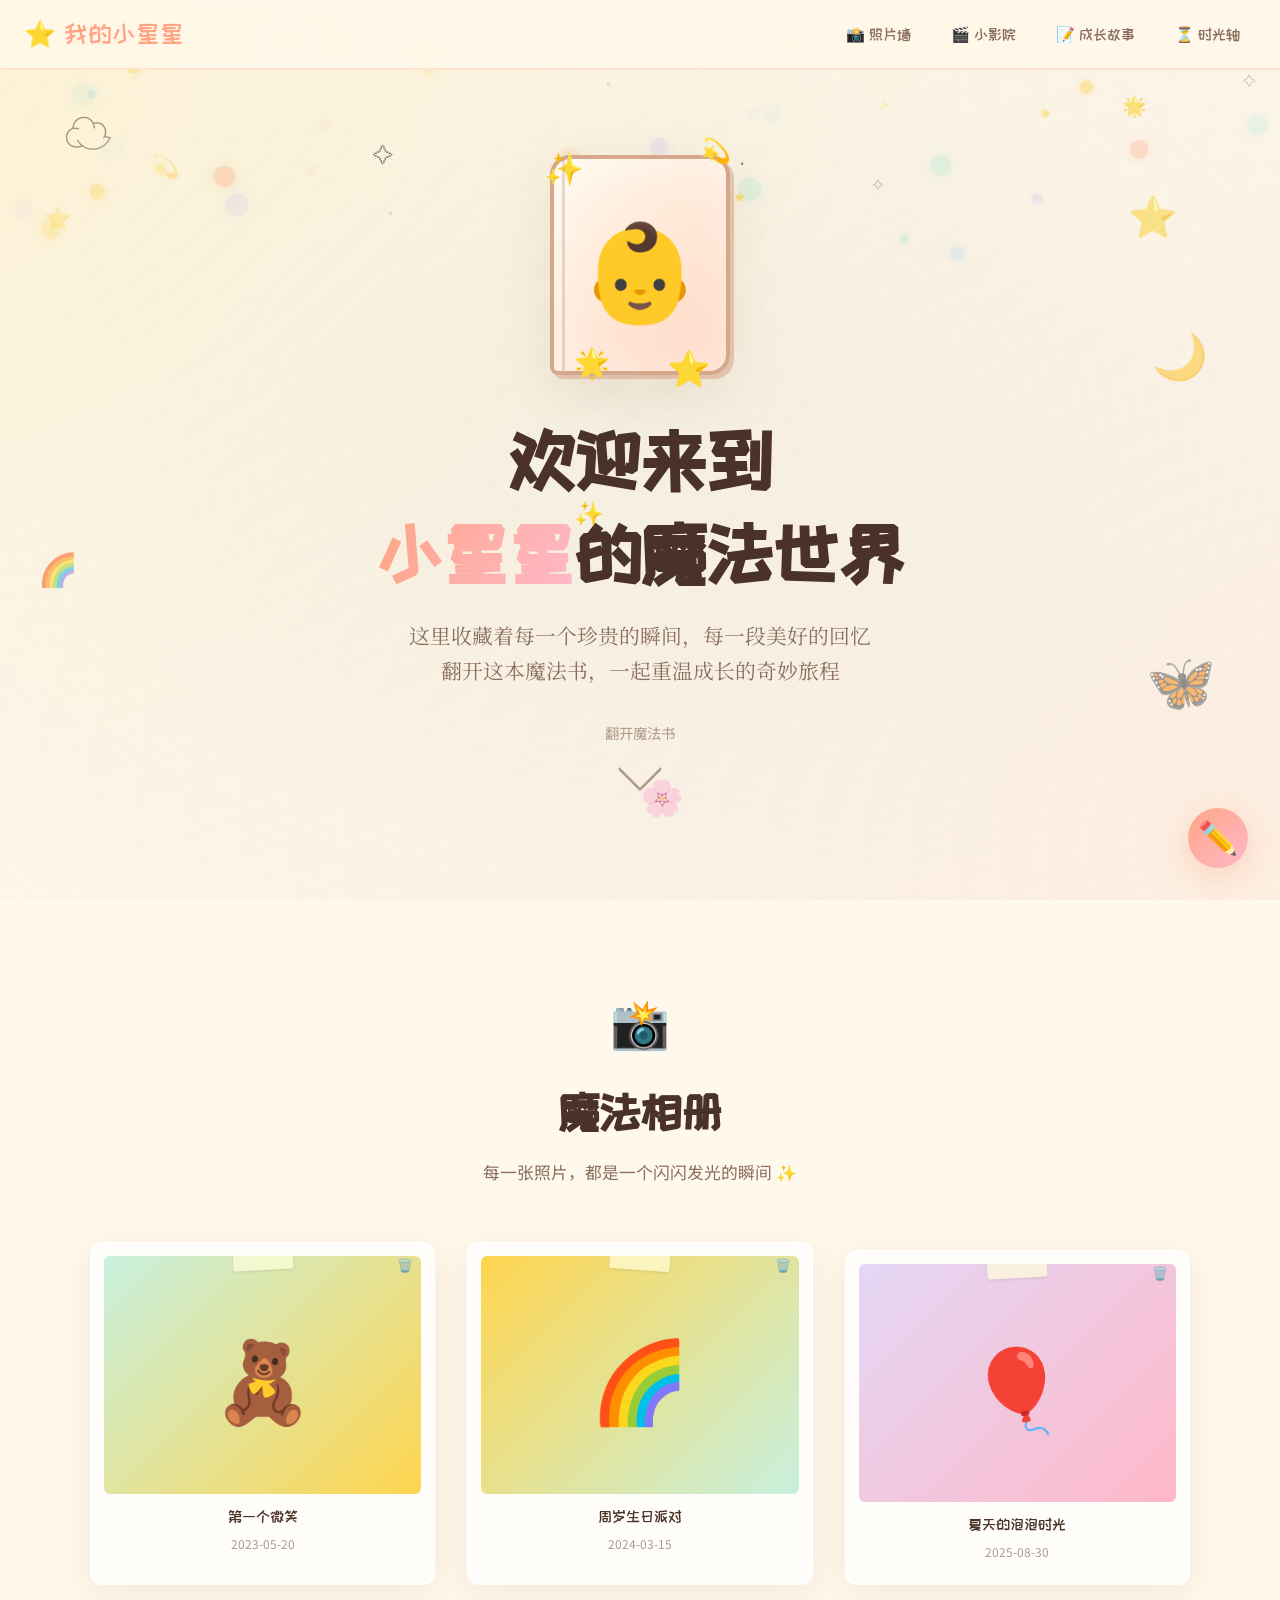
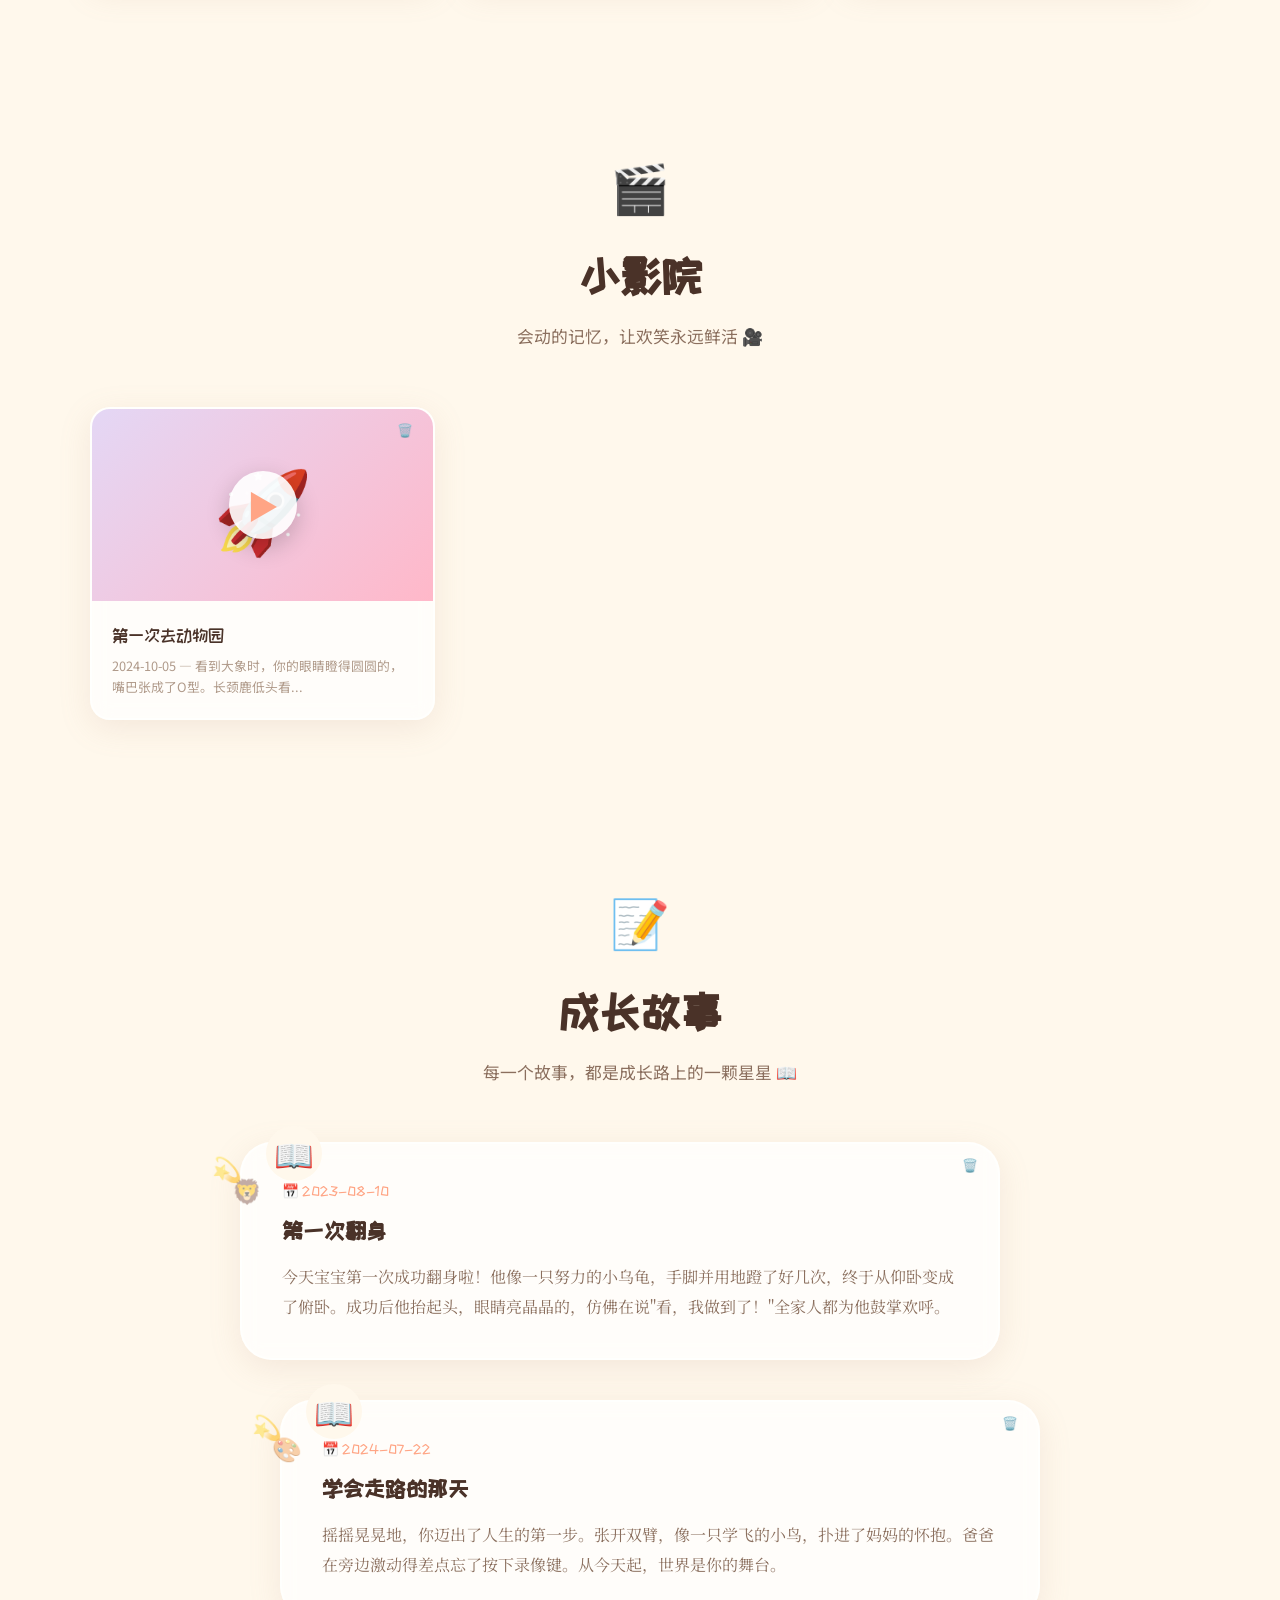
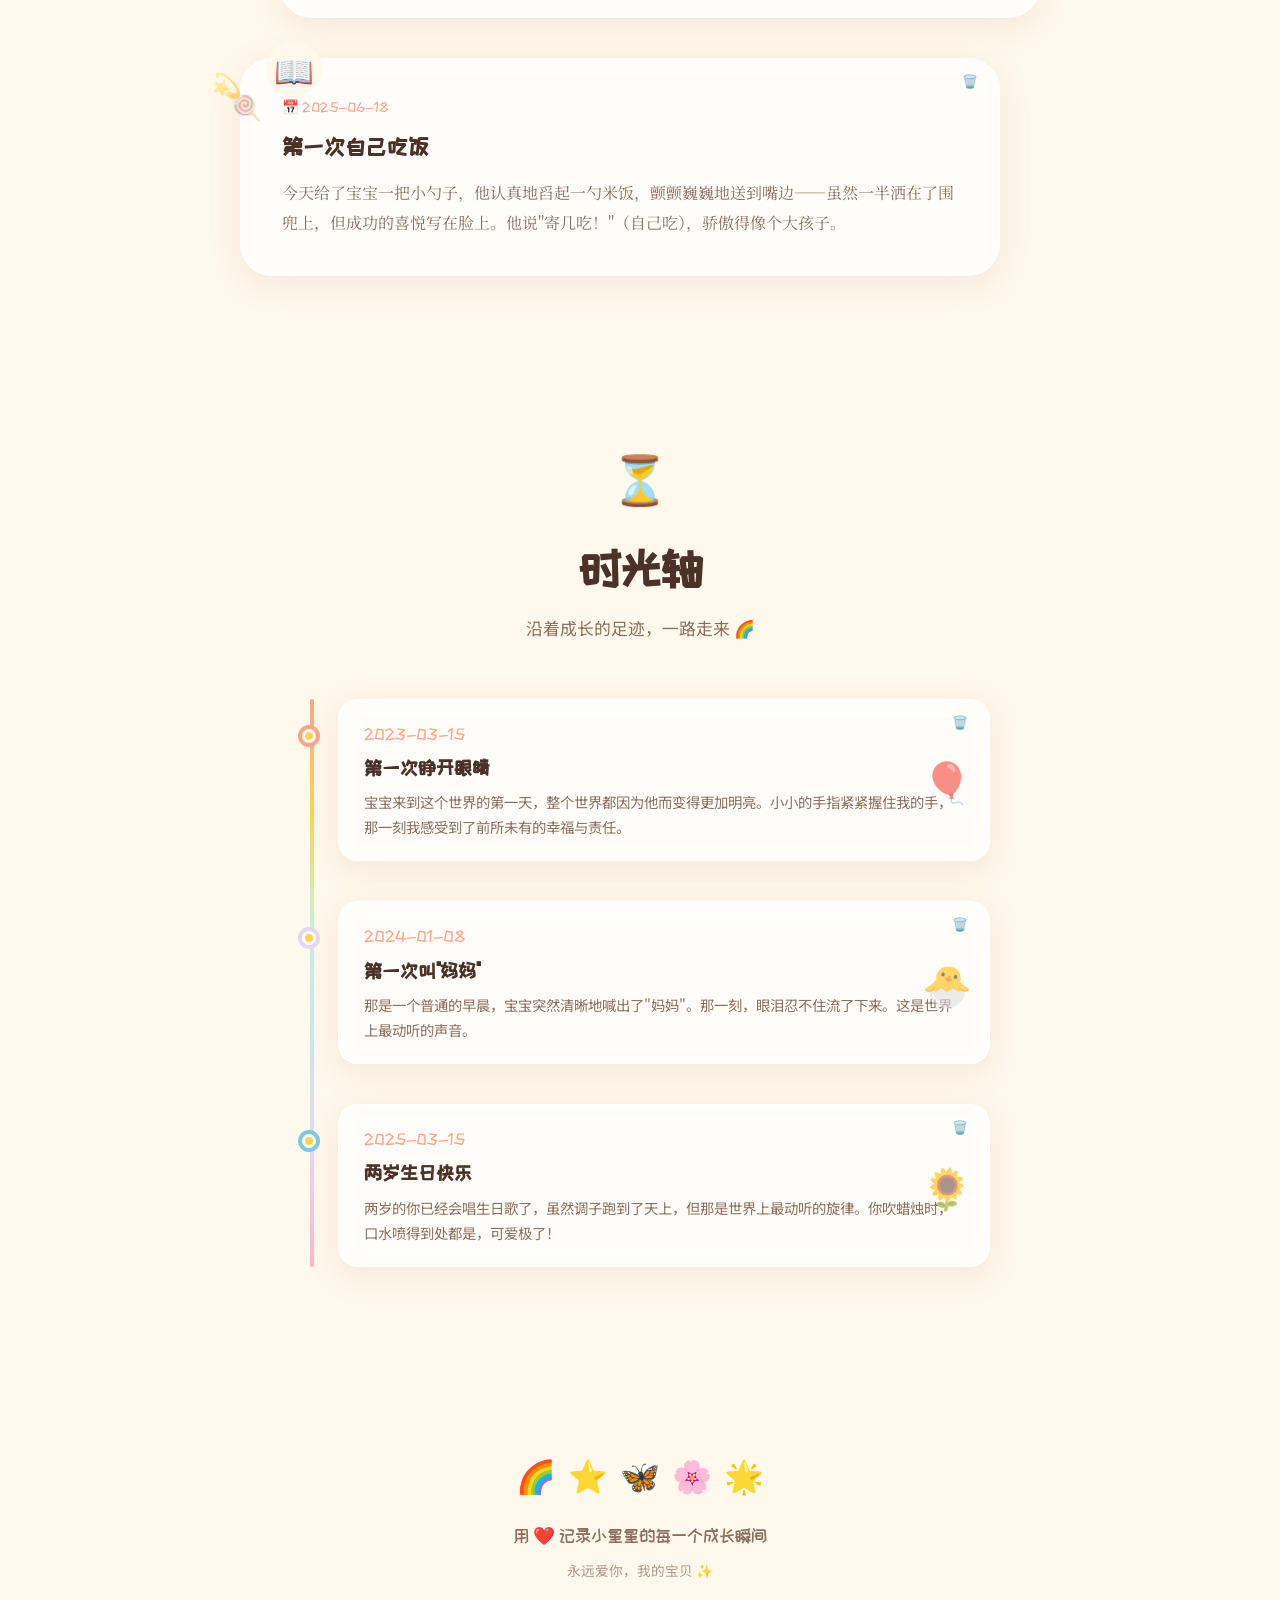
==== my-little-star.html @ d120b5d0 "✨ Add magical child growth website with GitHub Pages support - Beautiful storybook-themed single-pag" ====
<!DOCTYPE html>
<html lang="zh-CN">
<head>
<meta charset="UTF-8">
<meta name="viewport" content="width=device-width, initial-scale=1.0">
<title>🌟 我的小星星 - 成长魔法书</title>
<link href="https://fonts.googleapis.com/css2?family=ZCOOL+KuaiLe&family=Noto+Serif+SC:wght@400;600;700&family=Noto+Sans+SC:wght@300;400;500;700&display=swap" rel="stylesheet">
<style>
/* ============================================
   🌈 CSS VARIABLES — 魔法调色盘
   ============================================ */
:root {
  --cream: #FFF8EC;
  --peach: #FFE8D6;
  --sky: #C9E4F2;
  --cloud: #F0F4F8;
  --lavender: #E4D7F5;
  --mint: #C8F0DE;
  --coral: #FFA585;
  --golden: #FFD54F;
  --rose: #FFB8C9;
  --teal: #7EC8E3;
  --warm-brown: #C49A6C;
  --text: #4A3228;
  --text-light: #8B6F5E;
  --text-lighter: #B09A8A;
  --card-bg: rgba(255,255,255,0.75);
  --card-shadow: 0 8px 32px rgba(180,140,120,0.15);
  --radius-sm: 12px;
  --radius-md: 20px;
  --radius-lg: 32px;
  --radius-xl: 48px;
  --font-display: 'ZCOOL KuaiLe', cursive;
  --font-body: 'Noto Sans SC', sans-serif;
  --font-story: 'Noto Serif SC', serif;
}

/* ============================================
   🌟 RESET & BASE
   ============================================ */
*,*::before,*::after{box-sizing:border-box;margin:0;padding:0}

html {
  scroll-behavior: smooth;
  font-size: 16px;
}

body {
  font-family: var(--font-body);
  color: var(--text);
  background: var(--cream);
  overflow-x: hidden;
  line-height: 1.7;
  cursor: default;
}

/* ============================================
   ✨ MAGICAL CANVAS BACKGROUND
   ============================================ */
#magic-canvas {
  position: fixed;
  top: 0; left: 0;
  width: 100%; height: 100%;
  pointer-events: none;
  z-index: 0;
}

/* ============================================
   🌙 FLOATING DECORATIONS
   ============================================ */
.floating-decor {
  position: fixed;
  pointer-events: none;
  z-index: 0;
  opacity: 0.6;
  animation: floatAround 20s ease-in-out infinite;
}

.floating-decor:nth-child(1) { top: 10%; left: 5%; font-size: 3rem; animation-delay: 0s; animation-duration: 22s; }
.floating-decor:nth-child(2) { top: 20%; right: 8%; font-size: 2.5rem; animation-delay: -5s; animation-duration: 18s; }
.floating-decor:nth-child(3) { top: 60%; left: 3%; font-size: 2rem; animation-delay: -10s; animation-duration: 25s; }
.floating-decor:nth-child(4) { top: 70%; right: 5%; font-size: 3.5rem; animation-delay: -15s; animation-duration: 20s; }
.floating-decor:nth-child(5) { top: 35%; left: 90%; font-size: 2.8rem; animation-delay: -7s; animation-duration: 23s; }
.floating-decor:nth-child(6) { top: 85%; left: 50%; font-size: 2.2rem; animation-delay: -12s; animation-duration: 21s; }

@keyframes floatAround {
  0%, 100% { transform: translate(0, 0) rotate(0deg) scale(1); }
  25% { transform: translate(30px, -40px) rotate(5deg) scale(1.1); }
  50% { transform: translate(-20px, -15px) rotate(-3deg) scale(0.95); }
  75% { transform: translate(-35px, 25px) rotate(4deg) scale(1.05); }
}

/* ============================================
   🧭 NAVIGATION — 魔法导航
   ============================================ */
.magic-nav {
  position: fixed;
  top: 0; left: 0; right: 0;
  z-index: 1000;
  padding: 12px 24px;
  background: rgba(255,248,236,0.85);
  backdrop-filter: blur(20px) saturate(1.5);
  -webkit-backdrop-filter: blur(20px) saturate(1.5);
  border-bottom: 2px solid rgba(255,180,150,0.3);
  transition: all 0.4s ease;
  display: flex;
  align-items: center;
  justify-content: space-between;
}

.magic-nav.scrolled {
  padding: 8px 24px;
  box-shadow: 0 4px 24px rgba(180,140,120,0.12);
  background: rgba(255,248,236,0.92);
}

.nav-brand {
  font-family: var(--font-display);
  font-size: 1.6rem;
  color: var(--coral);
  display: flex;
  align-items: center;
  gap: 8px;
  text-decoration: none;
  transition: transform 0.3s ease;
}
.nav-brand:hover { transform: scale(1.05); }
.nav-brand .star-icon {
  display: inline-block;
  animation: twinkle 1.5s ease-in-out infinite;
}

.nav-links {
  display: flex;
  gap: 8px;
  list-style: none;
  flex-wrap: wrap;
  justify-content: center;
}

.nav-links a {
  font-family: var(--font-display);
  font-size: 0.95rem;
  color: var(--text-light);
  text-decoration: none;
  padding: 8px 16px;
  border-radius: 999px;
  transition: all 0.3s ease;
  position: relative;
  white-space: nowrap;
}
.nav-links a:hover,
.nav-links a.active {
  color: var(--coral);
  background: rgba(255,165,133,0.12);
}
.nav-links a::after {
  content: '';
  position: absolute;
  bottom: 2px; left: 50%;
  transform: translateX(-50%) scaleX(0);
  width: 20px; height: 3px;
  background: var(--golden);
  border-radius: 3px;
  transition: transform 0.3s ease;
}
.nav-links a:hover::after,
.nav-links a.active::after { transform: translateX(-50%) scaleX(1); }

.nav-toggle {
  display: none;
  background: none;
  border: none;
  font-size: 1.8rem;
  cursor: pointer;
  color: var(--coral);
  padding: 4px 8px;
}

@keyframes twinkle {
  0%, 100% { transform: scale(1); opacity: 1; }
  50% { transform: scale(1.3); opacity: 0.6; }
}

/* ============================================
   📖 HERO — 魔法书封面
   ============================================ */
.hero {
  min-height: 100vh;
  display: flex;
  flex-direction: column;
  align-items: center;
  justify-content: center;
  text-align: center;
  position: relative;
  z-index: 1;
  padding: 120px 24px 80px;
  overflow: hidden;
}

.hero::before {
  content: '';
  position: absolute;
  top: -50%; left: -50%;
  width: 200%; height: 200%;
  background:
    radial-gradient(ellipse at 20% 30%, rgba(255,213,79,0.15) 0%, transparent 50%),
    radial-gradient(ellipse at 80% 70%, rgba(255,165,133,0.12) 0%, transparent 50%),
    radial-gradient(ellipse at 50% 50%, rgba(201,228,242,0.2) 0%, transparent 60%);
  z-index: -1;
  animation: bgShift 15s ease-in-out infinite;
}

@keyframes bgShift {
  0%, 100% { transform: translate(0, 0); }
  33% { transform: translate(1%, -1%); }
  66% { transform: translate(-1%, 1%); }
}

.hero-book {
  position: relative;
  margin-bottom: 40px;
}

.hero-book-frame {
  width: 180px;
  height: 220px;
  background: linear-gradient(135deg, #FFF8EC 0%, #FFE8D6 50%, #FFD4C0 100%);
  border-radius: var(--radius-md) var(--radius-md) var(--radius-md) 8px;
  box-shadow:
    0 20px 60px rgba(180,140,120,0.2),
    4px 4px 0 #E8C8B0,
    inset 0 0 60px rgba(255,255,255,0.5);
  display: flex;
  align-items: center;
  justify-content: center;
  font-size: 6rem;
  position: relative;
  animation: bookFloat 4s ease-in-out infinite;
  border: 4px solid #D4A88C;
}

.hero-book-frame::after {
  content: '';
  position: absolute;
  left: 8px; top: 0; bottom: 0;
  width: 3px;
  background: rgba(180,140,120,0.3);
  border-radius: 3px;
}

@keyframes bookFloat {
  0%, 100% { transform: translateY(0) rotate(-1deg); }
  50% { transform: translateY(-15px) rotate(1deg); }
}

.hero-stars {
  position: absolute;
  width: 100%; height: 100%;
  top: 0; left: 0;
  pointer-events: none;
}

.hero-star {
  position: absolute;
  animation: heroStarFloat 3s ease-in-out infinite;
}
.hero-star:nth-child(1) { top: -20px; left: -10px; font-size: 2rem; animation-delay: 0s; }
.hero-star:nth-child(2) { top: -30px; right: -5px; font-size: 1.5rem; animation-delay: 0.5s; }
.hero-star:nth-child(3) { bottom: -15px; left: 20px; font-size: 1.8rem; animation-delay: 1s; }
.hero-star:nth-child(4) { bottom: -25px; right: 15px; font-size: 2.2rem; animation-delay: 1.5s; }

@keyframes heroStarFloat {
  0%, 100% { transform: translateY(0) scale(1); opacity: 0.7; }
  50% { transform: translateY(-12px) scale(1.2); opacity: 1; }
}

.hero-title {
  font-family: var(--font-display);
  font-size: clamp(2.5rem, 6vw, 4.5rem);
  color: var(--text);
  line-height: 1.3;
  margin-bottom: 16px;
  position: relative;
}

.hero-title .highlight {
  background: linear-gradient(120deg, var(--coral), var(--rose));
  -webkit-background-clip: text;
  -webkit-text-fill-color: transparent;
  background-clip: text;
  position: relative;
}

.hero-title .highlight::after {
  content: '✨';
  position: absolute;
  top: -20px; right: -30px;
  font-size: 1.5rem;
  -webkit-text-fill-color: initial;
  animation: twinkle 1.5s ease-in-out infinite;
}

.hero-subtitle {
  font-family: var(--font-story);
  font-size: clamp(1rem, 2.5vw, 1.3rem);
  color: var(--text-light);
  margin-bottom: 32px;
  max-width: 500px;
}

.hero-scroll {
  display: flex;
  flex-direction: column;
  align-items: center;
  gap: 8px;
  color: var(--text-lighter);
  font-size: 0.9rem;
  animation: bounceDown 2s ease-in-out infinite;
  cursor: pointer;
}

.hero-scroll-arrow {
  width: 32px; height: 32px;
  border-right: 3px solid var(--text-lighter);
  border-bottom: 3px solid var(--text-lighter);
  transform: rotate(45deg);
  border-radius: 3px;
}

@keyframes bounceDown {
  0%, 100% { transform: translateY(0); }
  50% { transform: translateY(12px); }
}

/* ============================================
   📸 PHOTO GALLERY — 魔法相册
   ============================================ */
.section {
  position: relative;
  z-index: 1;
  padding: 80px 24px;
}

.section-header {
  text-align: center;
  margin-bottom: 56px;
}

.section-icon {
  font-size: 3rem;
  margin-bottom: 12px;
  display: block;
  animation: floatEmoji 3s ease-in-out infinite;
}

@keyframes floatEmoji {
  0%, 100% { transform: translateY(0); }
  50% { transform: translateY(-8px); }
}

.section-title {
  font-family: var(--font-display);
  font-size: clamp(2rem, 4vw, 2.8rem);
  color: var(--text);
  margin-bottom: 8px;
}

.section-desc {
  color: var(--text-light);
  font-size: 1.05rem;
}

/* Photo Wall */
.photo-wall {
  display: grid;
  grid-template-columns: repeat(auto-fill, minmax(260px, 1fr));
  gap: 32px;
  max-width: 1100px;
  margin: 0 auto;
}

.photo-card {
  background: var(--card-bg);
  border-radius: var(--radius-sm);
  padding: 12px 12px 20px;
  box-shadow: var(--card-shadow);
  backdrop-filter: blur(10px);
  -webkit-backdrop-filter: blur(10px);
  transform: rotate(var(--rot, 0deg));
  transition: all 0.4s cubic-bezier(0.175, 0.885, 0.32, 1.275);
  cursor: pointer;
  border: 2px solid rgba(255,255,255,0.6);
  position: relative;
}

.photo-card:nth-child(odd) { --rot: -2deg; }
.photo-card:nth-child(even) { --rot: 2.5deg; }
.photo-card:nth-child(3n) { --rot: -1.5deg; margin-top: 8px; }

.photo-card:hover {
  transform: rotate(0deg) scale(1.04) translateY(-8px);
  box-shadow: 0 20px 48px rgba(180,140,120,0.25);
  z-index: 10;
}

.photo-card-img {
  width: 100%;
  aspect-ratio: 4/3;
  object-fit: cover;
  border-radius: 6px;
  background: linear-gradient(135deg, var(--peach), var(--sky), var(--lavender));
  display: flex;
  align-items: center;
  justify-content: center;
  font-size: 4rem;
  position: relative;
  overflow: hidden;
}

.photo-card-img img {
  width: 100%; height: 100%;
  object-fit: cover;
}

.photo-card-tape {
  position: absolute;
  top: -10px;
  left: 50%;
  transform: translateX(-50%) rotate(var(--tape-rot, -3deg));
  width: 60px; height: 24px;
  background: rgba(255,255,220,0.7);
  border-radius: 2px;
  box-shadow: 0 1px 3px rgba(0,0,0,0.1);
  z-index: 2;
}
.photo-card:nth-child(even) .photo-card-tape { --tape-rot: 4deg; }

.photo-card-caption {
  margin-top: 10px;
  font-family: var(--font-display);
  font-size: 0.95rem;
  color: var(--text);
  text-align: center;
}

.photo-card-date {
  font-size: 0.75rem;
  color: var(--text-lighter);
  text-align: center;
  margin-top: 4px;
}

/* ============================================
   🎬 VIDEO COLLECTION — 魔法影院
   ============================================ */
.video-grid {
  display: grid;
  grid-template-columns: repeat(auto-fill, minmax(320px, 1fr));
  gap: 32px;
  max-width: 1100px;
  margin: 0 auto;
}

.video-card {
  background: var(--card-bg);
  border-radius: var(--radius-md);
  overflow: hidden;
  box-shadow: var(--card-shadow);
  backdrop-filter: blur(10px);
  -webkit-backdrop-filter: blur(10px);
  border: 2px solid rgba(255,255,255,0.6);
  transition: all 0.4s cubic-bezier(0.175, 0.885, 0.32, 1.275);
  position: relative;
}

.video-card:hover {
  transform: translateY(-10px);
  box-shadow: 0 24px 56px rgba(180,140,120,0.25);
}

.video-thumb {
  width: 100%;
  aspect-ratio: 16/9;
  background: linear-gradient(135deg, #2a2a3a, #1a1a2e);
  display: flex;
  align-items: center;
  justify-content: center;
  position: relative;
  overflow: hidden;
  cursor: pointer;
}

.video-thumb video {
  width: 100%; height: 100%;
  object-fit: cover;
}

.video-play-btn {
  width: 68px; height: 68px;
  background: rgba(255,255,255,0.9);
  border-radius: 50%;
  display: flex;
  align-items: center;
  justify-content: center;
  font-size: 2rem;
  color: var(--coral);
  transition: all 0.3s ease;
  position: absolute;
  z-index: 2;
  box-shadow: 0 8px 24px rgba(0,0,0,0.2);
}

.video-card:hover .video-play-btn {
  transform: scale(1.15);
  background: var(--coral);
  color: white;
}

.video-info {
  padding: 20px;
}

.video-title {
  font-family: var(--font-display);
  font-size: 1.1rem;
  color: var(--text);
  margin-bottom: 4px;
}

.video-date {
  font-size: 0.8rem;
  color: var(--text-lighter);
}

.video-sparkle {
  position: absolute;
  pointer-events: none;
  animation: sparklePoof 0.8s ease-out forwards;
}

@keyframes sparklePoof {
  0% { transform: translate(0,0) scale(1); opacity: 1; }
  100% { transform: translate(var(--sx), var(--sy)) scale(0); opacity: 0; }
}

/* ============================================
   📝 STORIES — 成长故事
   ============================================ */
.stories-container {
  max-width: 800px;
  margin: 0 auto;
  display: flex;
  flex-direction: column;
  gap: 40px;
}

.story-card {
  background: var(--card-bg);
  border-radius: var(--radius-lg);
  padding: 36px 40px;
  box-shadow: var(--card-shadow);
  backdrop-filter: blur(10px);
  -webkit-backdrop-filter: blur(10px);
  border: 2px solid rgba(255,255,255,0.6);
  position: relative;
  transition: all 0.4s ease;
}

.story-card:hover {
  transform: translateX(6px);
  box-shadow: 0 16px 48px rgba(180,140,120,0.2);
}

.story-card::before {
  content: '📖';
  position: absolute;
  top: -18px; left: 24px;
  font-size: 2rem;
  background: var(--cream);
  padding: 0 8px;
  border-radius: 50%;
}

.story-card:nth-child(even) {
  margin-left: 40px;
}
.story-card:nth-child(odd) {
  margin-right: 40px;
}

.story-date {
  font-family: var(--font-display);
  font-size: 0.85rem;
  color: var(--coral);
  margin-bottom: 8px;
  display: flex;
  align-items: center;
  gap: 6px;
}

.story-title {
  font-family: var(--font-display);
  font-size: 1.4rem;
  color: var(--text);
  margin-bottom: 12px;
}

.story-body {
  font-family: var(--font-story);
  font-size: 1rem;
  color: var(--text-light);
  line-height: 1.9;
}

.story-decorations {
  position: absolute;
  pointer-events: none;
}

.story-deco {
  position: absolute;
  font-size: 1.5rem;
  opacity: 0.5;
}

.story-deco:nth-child(1) { top: -10px; right: 20px; animation: floatEmoji 4s ease-in-out infinite; }
.story-deco:nth-child(2) { bottom: -8px; right: 40px; animation: floatEmoji 3.5s ease-in-out 1s infinite; }

/* ============================================
   ⏳ TIMELINE — 时光轴
   ============================================ */
.timeline {
  max-width: 700px;
  margin: 0 auto;
  position: relative;
  padding-left: 48px;
}

.timeline::before {
  content: '';
  position: absolute;
  left: 20px; top: 0; bottom: 0;
  width: 4px;
  background: linear-gradient(to bottom,
    var(--coral), var(--golden), var(--mint), var(--sky), var(--lavender), var(--rose));
  border-radius: 4px;
}

.timeline-item {
  position: relative;
  margin-bottom: 40px;
  padding: 20px 24px;
  background: var(--card-bg);
  border-radius: var(--radius-md);
  box-shadow: var(--card-shadow);
  backdrop-filter: blur(10px);
  -webkit-backdrop-filter: blur(10px);
  border: 2px solid rgba(255,255,255,0.6);
  transition: all 0.4s ease;
}

.timeline-item:hover {
  transform: translateX(8px);
  box-shadow: 0 16px 40px rgba(180,140,120,0.2);
}

.timeline-item::before {
  content: '';
  position: absolute;
  left: -38px; top: 28px;
  width: 14px; height: 14px;
  background: var(--golden);
  border-radius: 50%;
  border: 3px solid white;
  box-shadow: 0 0 0 4px var(--coral);
}

.timeline-item:nth-child(3n)::before { box-shadow: 0 0 0 4px var(--teal); }
.timeline-item:nth-child(3n+2)::before { box-shadow: 0 0 0 4px var(--lavender); }

.timeline-date {
  font-family: var(--font-display);
  font-size: 1rem;
  color: var(--coral);
  margin-bottom: 4px;
}

.timeline-title {
  font-family: var(--font-display);
  font-size: 1.2rem;
  color: var(--text);
  margin-bottom: 6px;
}

.timeline-desc {
  font-size: 0.9rem;
  color: var(--text-light);
}

.timeline-emoji {
  position: absolute;
  right: 16px; top: 50%;
  transform: translateY(-50%);
  font-size: 2.5rem;
  opacity: 0.6;
  pointer-events: none;
}

/* ============================================
   ➕ ADD MEMORY BUTTON — 魔法按钮
   ============================================ */
.add-memory-btn {
  position: fixed;
  bottom: 32px; right: 32px;
  width: 60px; height: 60px;
  background: linear-gradient(135deg, var(--coral), var(--rose));
  color: white;
  border: none;
  border-radius: 50%;
  font-size: 2rem;
  cursor: pointer;
  z-index: 999;
  box-shadow: 0 8px 32px rgba(255,165,133,0.4);
  transition: all 0.3s cubic-bezier(0.175, 0.885, 0.32, 1.275);
  display: flex;
  align-items: center;
  justify-content: center;
}

.add-memory-btn:hover {
  transform: scale(1.12) rotate(90deg);
  box-shadow: 0 12px 40px rgba(255,165,133,0.55);
}

/* ============================================
   📋 MODAL — 添加记忆弹窗
   ============================================ */
.modal-overlay {
  position: fixed;
  top: 0; left: 0; right: 0; bottom: 0;
  background: rgba(0,0,0,0.4);
  backdrop-filter: blur(8px);
  -webkit-backdrop-filter: blur(8px);
  z-index: 2000;
  display: flex;
  align-items: center;
  justify-content: center;
  padding: 24px;
  opacity: 0;
  pointer-events: none;
  transition: opacity 0.3s ease;
}

.modal-overlay.active {
  opacity: 1;
  pointer-events: all;
}

.modal {
  background: var(--cream);
  border-radius: var(--radius-lg);
  padding: 40px 36px;
  max-width: 500px;
  width: 100%;
  max-height: 85vh;
  overflow-y: auto;
  box-shadow: 0 32px 80px rgba(0,0,0,0.2);
  position: relative;
  border: 3px solid rgba(255,180,150,0.4);
  transform: translateY(20px);
  transition: transform 0.4s cubic-bezier(0.175, 0.885, 0.32, 1.275);
}

.modal-overlay.active .modal {
  transform: translateY(0);
}

.modal-close {
  position: absolute;
  top: 16px; right: 16px;
  width: 40px; height: 40px;
  border-radius: 50%;
  border: none;
  background: rgba(0,0,0,0.06);
  font-size: 1.4rem;
  cursor: pointer;
  transition: all 0.3s ease;
  display: flex;
  align-items: center;
  justify-content: center;
}
.modal-close:hover {
  background: rgba(0,0,0,0.12);
  transform: rotate(90deg);
}

.modal-title {
  font-family: var(--font-display);
  font-size: 1.6rem;
  color: var(--text);
  margin-bottom: 24px;
  text-align: center;
}

.form-group {
  margin-bottom: 20px;
}

.form-label {
  display: block;
  font-family: var(--font-display);
  font-size: 0.95rem;
  color: var(--text);
  margin-bottom: 8px;
}

.form-input,
.form-textarea,
.form-select {
  width: 100%;
  padding: 12px 16px;
  border: 2px solid rgba(180,140,120,0.2);
  border-radius: var(--radius-sm);
  font-family: var(--font-body);
  font-size: 0.95rem;
  color: var(--text);
  background: rgba(255,255,255,0.7);
  transition: all 0.3s ease;
  resize: vertical;
}

.form-input:focus,
.form-textarea:focus,
.form-select:focus {
  outline: none;
  border-color: var(--coral);
  box-shadow: 0 0 0 4px rgba(255,165,133,0.12);
}

.form-textarea {
  min-height: 100px;
}

.form-file {
  display: block;
  width: 100%;
  padding: 32px 16px;
  border: 3px dashed rgba(180,140,120,0.25);
  border-radius: var(--radius-md);
  text-align: center;
  cursor: pointer;
  transition: all 0.3s ease;
  color: var(--text-lighter);
  font-size: 0.9rem;
}

.form-file:hover {
  border-color: var(--coral);
  background: rgba(255,165,133,0.05);
}

.form-file input[type="file"] {
  display: none;
}

.form-file-preview {
  margin-top: 12px;
  display: flex;
  flex-wrap: wrap;
  gap: 8px;
}

.form-file-preview img,
.form-file-preview video {
  width: 80px; height: 60px;
  object-fit: cover;
  border-radius: 6px;
  border: 2px solid rgba(255,255,255,0.6);
}

.btn {
  display: inline-flex;
  align-items: center;
  gap: 8px;
  padding: 12px 28px;
  border: none;
  border-radius: 999px;
  font-family: var(--font-display);
  font-size: 1rem;
  cursor: pointer;
  transition: all 0.3s cubic-bezier(0.175, 0.885, 0.32, 1.275);
}

.btn-primary {
  background: linear-gradient(135deg, var(--coral), var(--rose));
  color: white;
  box-shadow: 0 4px 20px rgba(255,165,133,0.35);
  width: 100%;
  justify-content: center;
}

.btn-primary:hover {
  transform: translateY(-2px);
  box-shadow: 0 8px 28px rgba(255,165,133,0.5);
}

.btn-danger {
  background: transparent;
  color: #e88;
  padding: 6px 12px;
  font-size: 0.8rem;
  position: absolute;
  top: 8px; right: 8px;
  z-index: 5;
  border-radius: 999px;
}

.btn-danger:hover {
  background: rgba(255,100,100,0.1);
}

/* ============================================
   🌈 LIGHTBOX
   ============================================ */
.lightbox {
  position: fixed;
  top: 0; left: 0; right: 0; bottom: 0;
  background: rgba(0,0,0,0.85);
  z-index: 3000;
  display: flex;
  align-items: center;
  justify-content: center;
  opacity: 0;
  pointer-events: none;
  transition: opacity 0.3s ease;
  cursor: pointer;
}

.lightbox.active {
  opacity: 1;
  pointer-events: all;
}

.lightbox-content {
  max-width: 90vw;
  max-height: 85vh;
  object-fit: contain;
  border-radius: var(--radius-md);
  box-shadow: 0 32px 80px rgba(0,0,0,0.4);
  transform: scale(0.9);
  transition: transform 0.4s cubic-bezier(0.175, 0.885, 0.32, 1.275);
}

.lightbox.active .lightbox-content {
  transform: scale(1);
}

.lightbox-close {
  position: absolute;
  top: 24px; right: 24px;
  width: 48px; height: 48px;
  border-radius: 50%;
  border: 2px solid rgba(255,255,255,0.3);
  background: rgba(0,0,0,0.4);
  color: white;
  font-size: 1.5rem;
  cursor: pointer;
  display: flex;
  align-items: center;
  justify-content: center;
  transition: all 0.3s ease;
}

.lightbox-close:hover {
  background: rgba(255,255,255,0.2);
  transform: rotate(90deg);
}

/* ============================================
   🎪 FOOTER
   ============================================ */
.footer {
  text-align: center;
  padding: 60px 24px 80px;
  position: relative;
  z-index: 1;
}

.footer-clouds {
  display: flex;
  justify-content: center;
  gap: 12px;
  margin-bottom: 20px;
  font-size: 2rem;
  animation: floatEmoji 4s ease-in-out infinite;
}

.footer-text {
  font-family: var(--font-display);
  font-size: 1.1rem;
  color: var(--text-light);
  margin-bottom: 8px;
}

.footer-sub {
  font-size: 0.85rem;
  color: var(--text-lighter);
}

/* ============================================
   📱 RESPONSIVE
   ============================================ */
@media (max-width: 768px) {
  .nav-links {
    position: fixed;
    top: 0; right: -100%;
    width: 260px; height: 100vh;
    flex-direction: column;
    background: rgba(255,248,236,0.97);
    backdrop-filter: blur(20px);
    -webkit-backdrop-filter: blur(20px);
    padding: 80px 24px 24px;
    gap: 4px;
    transition: right 0.4s ease;
    box-shadow: -4px 0 24px rgba(0,0,0,0.1);
  }

  .nav-links.active {
    right: 0;
  }

  .nav-links a {
    font-size: 1.1rem;
    padding: 12px 16px;
    display: block;
  }

  .nav-toggle {
    display: block;
    z-index: 1001;
  }

  .photo-wall {
    grid-template-columns: repeat(auto-fill, minmax(200px, 1fr));
    gap: 20px;
  }

  .video-grid {
    grid-template-columns: 1fr;
  }

  .story-card:nth-child(even),
  .story-card:nth-child(odd) {
    margin-left: 0;
    margin-right: 0;
  }

  .timeline {
    padding-left: 36px;
  }

  .modal {
    padding: 28px 20px;
  }

  .add-memory-btn {
    bottom: 20px; right: 20px;
    width: 52px; height: 52px;
  }
}

@media (max-width: 480px) {
  .hero-title {
    font-size: 2rem;
  }

  .photo-wall {
    grid-template-columns: 1fr;
  }

  .section {
    padding: 56px 16px;
  }
}

/* ============================================
   🎨 SCROLL REVEAL ANIMATION
   ============================================ */
.reveal {
  opacity: 0;
  transform: translateY(30px);
  transition: opacity 0.8s ease, transform 0.8s ease;
}

.reveal.visible {
  opacity: 1;
  transform: translateY(0);
}

.reveal-delay-1 { transition-delay: 0.1s; }
.reveal-delay-2 { transition-delay: 0.2s; }
.reveal-delay-3 { transition-delay: 0.3s; }
.reveal-delay-4 { transition-delay: 0.4s; }

/* ============================================
   ❄️ SNOWFLAKE / PARTICLE
   ============================================ */
.particle {
  position: fixed;
  pointer-events: none;
  z-index: 0;
  animation: particleFall linear forwards;
}

@keyframes particleFall {
  0% {
    transform: translateY(-10vh) translateX(0) rotate(0deg);
    opacity: 0;
  }
  10% { opacity: 0.8; }
  90% { opacity: 0.6; }
  100% {
    transform: translateY(110vh) translateX(var(--drift)) rotate(var(--spin));
    opacity: 0;
  }
}

/* ============================================
   🖼️ EMPTY STATE
   ============================================ */
.empty-state {
  text-align: center;
  padding: 60px 24px;
  color: var(--text-lighter);
}

.empty-state-emoji {
  font-size: 4rem;
  display: block;
  margin-bottom: 16px;
}

.empty-state-text {
  font-family: var(--font-display);
  font-size: 1.2rem;
  margin-bottom: 8px;
}

/* ============================================
   🎯 UTILITY
   ============================================ */
.sr-only {
  position: absolute;
  width: 1px; height: 1px;
  overflow: hidden;
  clip: rect(0,0,0,0);
  white-space: nowrap;
  border: 0;
}
</style>
</head>
<body>

<!-- 🌙 Floating Decorations -->
<div class="floating-decor" aria-hidden="true">☁️</div>
<div class="floating-decor" aria-hidden="true">⭐</div>
<div class="floating-decor" aria-hidden="true">🌈</div>
<div class="floating-decor" aria-hidden="true">🦋</div>
<div class="floating-decor" aria-hidden="true">🌙</div>
<div class="floating-decor" aria-hidden="true">🌸</div>

<!-- ✨ Magic Particle Canvas -->
<canvas id="magic-canvas"></canvas>

<!-- 🧭 Navigation -->
<nav class="magic-nav" id="navbar">
  <a href="#hero" class="nav-brand">
    <span class="star-icon">⭐</span> 我的小星星
  </a>
  <button class="nav-toggle" id="navToggle" aria-label="菜单">📖</button>
  <ul class="nav-links" id="navLinks">
    <li><a href="#photos" data-section="photos">📸 照片墙</a></li>
    <li><a href="#videos" data-section="videos">🎬 小影院</a></li>
    <li><a href="#stories" data-section="stories">📝 成长故事</a></li>
    <li><a href="#timeline" data-section="timeline">⏳ 时光轴</a></li>
  </ul>
</nav>

<!-- 📖 Hero Section -->
<section class="hero" id="hero">
  <div class="hero-book">
    <div class="hero-book-frame">
      👶
      <div class="hero-stars">
        <span class="hero-star">✨</span>
        <span class="hero-star">💫</span>
        <span class="hero-star">🌟</span>
        <span class="hero-star">⭐</span>
      </div>
    </div>
  </div>
  <h1 class="hero-title">
    欢迎来到<br><span class="highlight">小星星</span>的魔法世界
  </h1>
  <p class="hero-subtitle">
    这里收藏着每一个珍贵的瞬间，每一段美好的回忆<br>
    翻开这本魔法书，一起重温成长的奇妙旅程
  </p>
  <div class="hero-scroll" onclick="document.getElementById('photos').scrollIntoView({behavior:'smooth'})">
    <span>翻开魔法书</span>
    <div class="hero-scroll-arrow"></div>
  </div>
</section>

<!-- 📸 Photo Gallery -->
<section class="section" id="photos">
  <div class="section-header reveal">
    <span class="section-icon">📸</span>
    <h2 class="section-title">魔法相册</h2>
    <p class="section-desc">每一张照片，都是一个闪闪发光的瞬间 ✨</p>
  </div>
  <div class="photo-wall" id="photoWall">
    <!-- Dynamically rendered -->
  </div>
</section>

<!-- 🎬 Video Collection -->
<section class="section" id="videos">
  <div class="section-header reveal">
    <span class="section-icon">🎬</span>
    <h2 class="section-title">小影院</h2>
    <p class="section-desc">会动的记忆，让欢笑永远鲜活 🎥</p>
  </div>
  <div class="video-grid" id="videoGrid">
    <!-- Dynamically rendered -->
  </div>
</section>

<!-- 📝 Stories -->
<section class="section" id="stories">
  <div class="section-header reveal">
    <span class="section-icon">📝</span>
    <h2 class="section-title">成长故事</h2>
    <p class="section-desc">每一个故事，都是成长路上的一颗星星 📖</p>
  </div>
  <div class="stories-container" id="storiesContainer">
    <!-- Dynamically rendered -->
  </div>
</section>

<!-- ⏳ Timeline -->
<section class="section" id="timeline">
  <div class="section-header reveal">
    <span class="section-icon">⏳</span>
    <h2 class="section-title">时光轴</h2>
    <p class="section-desc">沿着成长的足迹，一路走来 🌈</p>
  </div>
  <div class="timeline" id="timelineContainer">
    <!-- Dynamically rendered -->
  </div>
</section>

<!-- 🎪 Footer -->
<footer class="footer">
  <div class="footer-clouds">
    <span>🌈</span><span>⭐</span><span>🦋</span><span>🌸</span><span>🌟</span>
  </div>
  <p class="footer-text">用 ❤️ 记录小星星的每一个成长瞬间</p>
  <p class="footer-sub">永远爱你，我的宝贝 ✨</p>
</footer>

<!-- ➕ Add Memory Button -->
<button class="add-memory-btn" id="addMemoryBtn" title="添加新的回忆" aria-label="添加新的回忆">✏️</button>

<!-- 📋 Add Memory Modal -->
<div class="modal-overlay" id="modalOverlay">
  <div class="modal" id="modal">
    <button class="modal-close" id="modalClose" aria-label="关闭">✕</button>
    <h3 class="modal-title">✨ 添加新的魔法记忆</h3>
    <form id="memoryForm">
      <div class="form-group">
        <label class="form-label" for="memType">记忆类型</label>
        <select class="form-select" id="memType" required>
          <option value="photo">📸 照片</option>
          <option value="video">🎬 视频</option>
          <option value="story">📝 故事</option>
          <option value="milestone">⏳ 里程碑</option>
        </select>
      </div>
      <div class="form-group">
        <label class="form-label" for="memTitle">标题</label>
        <input class="form-input" type="text" id="memTitle" placeholder="给这个记忆起个名字..." required>
      </div>
      <div class="form-group">
        <label class="form-label" for="memDate">日期</label>
        <input class="form-input" type="date" id="memDate" required>
      </div>
      <div class="form-group" id="fileGroup">
        <label class="form-label">上传文件</label>
        <label class="form-file" id="fileLabel">
          <span id="fileLabelText">📁 点击选择照片或视频文件</span>
          <input type="file" id="memFile" accept="image/*,video/*">
        </label>
        <div class="form-file-preview" id="filePreview"></div>
      </div>
      <div class="form-group" id="descGroup">
        <label class="form-label" for="memDesc">描述 / 故事内容</label>
        <textarea class="form-textarea" id="memDesc" placeholder="写下这个瞬间的故事..." rows="4"></textarea>
      </div>
      <button type="submit" class="btn btn-primary">🌟 保存魔法记忆</button>
    </form>
  </div>
</div>

<!-- 🖼️ Lightbox -->
<div class="lightbox" id="lightbox">
  <button class="lightbox-close" id="lightboxClose" aria-label="关闭">✕</button>
  <img class="lightbox-content" id="lightboxImg" alt="" src="">
</div>

<script>
/* ============================================
   🌟 DATA STORE — 魔法记忆库
   ============================================ */
const STORAGE_KEY = 'myLittleStar_memories';

function loadMemories() {
  try {
    const raw = localStorage.getItem(STORAGE_KEY);
    return raw ? JSON.parse(raw) : getDefaultMemories();
  } catch (e) {
    return getDefaultMemories();
  }
}

function saveMemories(memories) {
  localStorage.setItem(STORAGE_KEY, JSON.stringify(memories));
}

function getDefaultMemories() {
  return [
    {
      id: '1',
      type: 'milestone',
      title: '第一次睁开眼睛',
      date: '2023-03-15',
      desc: '宝宝来到这个世界的第一天，整个世界都因为他而变得更加明亮。小小的手指紧紧握住我的手，那一刻我感受到了前所未有的幸福与责任。',
    },
    {
      id: '2',
      type: 'photo',
      title: '第一个微笑',
      date: '2023-05-20',
      desc: '你对着妈妈露出了第一个甜甜的微笑，像春日里的第一缕阳光，融化了一切的疲惫。',
      fileData: null,
    },
    {
      id: '3',
      type: 'story',
      title: '第一次翻身',
      date: '2023-08-10',
      desc: '今天宝宝第一次成功翻身啦！他像一只努力的小乌龟，手脚并用地蹬了好几次，终于从仰卧变成了俯卧。成功后他抬起头，眼睛亮晶晶的，仿佛在说"看，我做到了！"全家人都为他鼓掌欢呼。',
    },
    {
      id: '4',
      type: 'milestone',
      title: '第一次叫"妈妈"',
      date: '2024-01-08',
      desc: '那是一个普通的早晨，宝宝突然清晰地喊出了"妈妈"。那一刻，眼泪忍不住流了下来。这是世界上最动听的声音。',
    },
    {
      id: '5',
      type: 'photo',
      title: '周岁生日派对',
      date: '2024-03-15',
      desc: '一岁啦！蛋糕、气球、还有好多爱他的人围在一起。宝宝用小手抓了一把奶油，涂得满脸都是，逗得所有人哈哈大笑。',
      fileData: null,
    },
    {
      id: '6',
      type: 'story',
      title: '学会走路的那天',
      date: '2024-07-22',
      desc: '摇摇晃晃地，你迈出了人生的第一步。张开双臂，像一只学飞的小鸟，扑进了妈妈的怀抱。爸爸在旁边激动得差点忘了按下录像键。从今天起，世界是你的舞台。',
    },
    {
      id: '7',
      type: 'video',
      title: '第一次去动物园',
      date: '2024-10-05',
      desc: '看到大象时，你的眼睛瞪得圆圆的，嘴巴张成了O型。长颈鹿低头看你的时候，你又兴奋又有点害怕，紧紧抱住了爸爸的脖子。',
      fileData: null,
    },
    {
      id: '8',
      type: 'milestone',
      title: '两岁生日快乐',
      date: '2025-03-15',
      desc: '两岁的你已经会唱生日歌了，虽然调子跑到了天上，但那是世界上最动听的旋律。你吹蜡烛时，口水喷得到处都是，可爱极了！',
    },
    {
      id: '9',
      type: 'story',
      title: '第一次自己吃饭',
      date: '2025-06-18',
      desc: '今天给了宝宝一把小勺子，他认真地舀起一勺米饭，颤颤巍巍地送到嘴边——虽然一半洒在了围兜上，但成功的喜悦写在脸上。他说"寄几吃！"（自己吃），骄傲得像个大孩子。',
    },
    {
      id: '10',
      type: 'photo',
      title: '夏天的泡泡时光',
      date: '2025-08-30',
      desc: '阳光下的泡泡五彩斑斓，你追着泡泡跑来跑去，笑声像银铃一样清脆。这一刻，我看到了世界上最纯粹的快乐。',
      fileData: null,
    },
  ];
}

let memories = loadMemories();

/* ============================================
   🎨 RENDER FUNCTIONS
   ============================================ */
function getEmojiForMemory(mem) {
  if (mem.type === 'photo') return '📸';
  if (mem.type === 'video') return '🎬';
  if (mem.type === 'story') return '📝';
  if (mem.type === 'milestone') return '🌟';
  return '💫';
}

function getPlaceholderBg(mem) {
  const palettes = [
    'linear-gradient(135deg, #FFE8D6, #C9E4F2)',
    'linear-gradient(135deg, #E4D7F5, #FFB8C9)',
    'linear-gradient(135deg, #C8F0DE, #FFD54F)',
    'linear-gradient(135deg, #C9E4F2, #E4D7F5)',
    'linear-gradient(135deg, #FFB8C9, #FFE8D6)',
    'linear-gradient(135deg, #FFD54F, #C8F0DE)',
  ];
  const idx = mem.id.split('').reduce((a,c) => a + c.charCodeAt(0), 0);
  return palettes[idx % palettes.length];
}

function getPlaceholderEmoji(mem) {
  const emojis = ['🌟', '🎈', '🧸', '🦁', '🐣', '🌈', '🎨', '🚀', '🌻', '🍭', '🦄', '🎪', '🐼', '🎵', '🌸', '🍀'];
  const idx = mem.id.split('').reduce((a,c) => a + c.charCodeAt(0), 0);
  return emojis[idx % emojis.length];
}

function renderPhotos() {
  const wall = document.getElementById('photoWall');
  const photos = memories.filter(m => m.type === 'photo');
  if (!photos.length) {
    wall.innerHTML = `<div class="empty-state"><span class="empty-state-emoji">📸</span><p class="empty-state-text">还没有照片呢</p><p>点击右下角的 ✏️ 按钮添加第一张照片吧～</p></div>`;
    return;
  }
  wall.innerHTML = photos.map((p, i) => `
    <div class="photo-card reveal reveal-delay-${(i % 4) + 1}" data-id="${p.id}">
      <button class="btn btn-danger delete-memory-btn" data-id="${p.id}" title="删除">🗑️</button>
      <div class="photo-card-img" onclick="openLightbox('${p.id}')">
        <span class="photo-card-tape" aria-hidden="true"></span>
        ${p.fileData
          ? `<img src="${p.fileData}" alt="${p.title}" loading="lazy">`
          : `<span style="background:${getPlaceholderBg(p)};width:100%;height:100%;display:flex;align-items:center;justify-content:center;font-size:5rem;">${getPlaceholderEmoji(p)}</span>`
        }
      </div>
      <p class="photo-card-caption">${p.title}</p>
      <p class="photo-card-date">${p.date}</p>
    </div>
  `).join('');
}

function renderVideos() {
  const grid = document.getElementById('videoGrid');
  const videos = memories.filter(m => m.type === 'video');
  if (!videos.length) {
    grid.innerHTML = `<div class="empty-state"><span class="empty-state-emoji">🎬</span><p class="empty-state-text">还没有视频呢</p><p>点击右下角的 ✏️ 按钮添加第一个视频吧～</p></div>`;
    return;
  }
  grid.innerHTML = videos.map((v, i) => `
    <div class="video-card reveal reveal-delay-${(i % 4) + 1}" data-id="${v.id}">
      <button class="btn btn-danger delete-memory-btn" data-id="${v.id}" title="删除">🗑️</button>
      <div class="video-thumb" onclick="playVideo('${v.id}')">
        ${v.fileData
          ? `<video src="${v.fileData}" muted preload="metadata"></video>`
          : `<span style="background:${getPlaceholderBg(v)};width:100%;height:100%;display:flex;align-items:center;justify-content:center;font-size:5rem;">${getPlaceholderEmoji(v)}</span>`
        }
        <div class="video-play-btn">▶</div>
      </div>
      <div class="video-info">
        <p class="video-title">${v.title}</p>
        <p class="video-date">${v.date} ${v.desc ? '— ' + v.desc.slice(0,30) + '...' : ''}</p>
      </div>
    </div>
  `).join('');
}

function renderStories() {
  const container = document.getElementById('storiesContainer');
  const stories = memories.filter(m => m.type === 'story');
  if (!stories.length) {
    container.innerHTML = `<div class="empty-state"><span class="empty-state-emoji">📝</span><p class="empty-state-text">还没有故事呢</p><p>点击右下角的 ✏️ 按钮写下第一个故事吧～</p></div>`;
    return;
  }
  container.innerHTML = stories.map((s, i) => `
    <div class="story-card reveal reveal-delay-${(i % 4) + 1}" data-id="${s.id}">
      <button class="btn btn-danger delete-memory-btn" data-id="${s.id}" title="删除">🗑️</button>
      <div class="story-decorations">
        <span class="story-deco">${getPlaceholderEmoji(s)}</span>
        <span class="story-deco">💫</span>
      </div>
      <div class="story-date">📅 ${s.date}</div>
      <h3 class="story-title">${s.title}</h3>
      <p class="story-body">${s.desc}</p>
    </div>
  `).join('');
}

function renderTimeline() {
  const container = document.getElementById('timelineContainer');
  const milestones = memories
    .filter(m => m.type === 'milestone')
    .sort((a, b) => new Date(a.date) - new Date(b.date));
  if (!milestones.length) {
    container.innerHTML = `<div class="empty-state"><span class="empty-state-emoji">⏳</span><p class="empty-state-text">还没有里程碑呢</p><p>点击右下角的 ✏️ 按钮添加第一个里程碑吧～</p></div>`;
    return;
  }
  container.innerHTML = milestones.map((m, i) => `
    <div class="timeline-item reveal reveal-delay-${(i % 4) + 1}" data-id="${m.id}">
      <button class="btn btn-danger delete-memory-btn" data-id="${m.id}" title="删除">🗑️</button>
      <span class="timeline-emoji">${getPlaceholderEmoji(m)}</span>
      <div class="timeline-date">${m.date}</div>
      <h3 class="timeline-title">${m.title}</h3>
      <p class="timeline-desc">${m.desc}</p>
    </div>
  `).join('');
}

function renderAll() {
  renderPhotos();
  renderVideos();
  renderStories();
  renderTimeline();
  attachDeleteHandlers();
  // Refresh reveal observers
  setTimeout(() => {
    observeRevealElements();
  }, 100);
}

/* ============================================
   🗑️ DELETE HANDLER
   ============================================ */
function attachDeleteHandlers() {
  document.querySelectorAll('.delete-memory-btn').forEach(btn => {
    btn.addEventListener('click', (e) => {
      e.stopPropagation();
      const id = btn.dataset.id;
      if (confirm('确定要删除这条记忆吗？这个操作不能撤销哦～ 🥺')) {
        memories = memories.filter(m => m.id !== id);
        saveMemories(memories);
        renderAll();
        spawnSparkles(btn);
      }
    });
  });
}

/* ============================================
   🖼️ LIGHTBOX
   ============================================ */
function openLightbox(id) {
  const mem = memories.find(m => m.id === id);
  if (!mem || !mem.fileData) return;
  const lb = document.getElementById('lightbox');
  const img = document.getElementById('lightboxImg');
  img.src = mem.fileData;
  img.alt = mem.title;
  lb.classList.add('active');
  document.body.style.overflow = 'hidden';
}

function closeLightbox() {
  const lb = document.getElementById('lightbox');
  lb.classList.remove('active');
  document.body.style.overflow = '';
}

document.getElementById('lightbox').addEventListener('click', function(e) {
  if (e.target === this || e.target.classList.contains('lightbox-close')) {
    closeLightbox();
  }
});

document.getElementById('lightboxClose').addEventListener('click', closeLightbox);

document.addEventListener('keydown', (e) => {
  if (e.key === 'Escape') closeLightbox();
});

/* ============================================
   🎬 VIDEO PLAYER
   ============================================ */
function playVideo(id) {
  const mem = memories.find(m => m.id === id);
  if (!mem) return;
  const card = document.querySelector(`.video-card[data-id="${id}"]`);
  if (!card) return;

  const thumb = card.querySelector('.video-thumb');
  const existingVideo = thumb.querySelector('video');

  if (existingVideo && existingVideo.src && existingVideo !== thumb.querySelector('video[src=""]')) {
    if (existingVideo.paused) {
      existingVideo.play();
      thumb.querySelector('.video-play-btn').style.opacity = '0';
    } else {
      existingVideo.pause();
      thumb.querySelector('.video-play-btn').style.opacity = '1';
    }
    return;
  }

  if (mem.fileData) {
    thumb.innerHTML = `
      <video src="${mem.fileData}" controls autoplay style="width:100%;height:100%;object-fit:cover;"></video>
    `;
  } else {
    // Show sparkles for placeholder
    spawnSparkles(thumb.querySelector('.video-play-btn'));
  }
}

/* ============================================
   ✨ SPARKLE EFFECT
   ============================================ */
function spawnSparkles(element) {
  const rect = element.getBoundingClientRect();
  const cx = rect.left + rect.width / 2;
  const cy = rect.top + rect.height / 2;
  const emojis = ['✨', '⭐', '💫', '🌟', '💖', '🎀', '🦋', '🌸'];

  for (let i = 0; i < 12; i++) {
    const sparkle = document.createElement('span');
    sparkle.className = 'video-sparkle';
    sparkle.textContent = emojis[Math.floor(Math.random() * emojis.length)];
    sparkle.style.cssText = `
      position: fixed;
      left: ${cx}px;
      top: ${cy}px;
      font-size: ${1 + Math.random() * 1.5}rem;
      pointer-events: none;
      z-index: 9999;
      --sx: ${(Math.random() - 0.5) * 200}px;
      --sy: ${(Math.random() - 0.5) * 200}px;
      animation: sparklePoof 0.8s ease-out forwards;
      animation-delay: ${Math.random() * 0.2}s;
    `;
    document.body.appendChild(sparkle);
    setTimeout(() => sparkle.remove(), 1000);
  }
}

/* ============================================
   📋 MODAL MANAGEMENT
   ============================================ */
const modalOverlay = document.getElementById('modalOverlay');
const modal = document.getElementById('modal');
const addMemoryBtn = document.getElementById('addMemoryBtn');
const modalClose = document.getElementById('modalClose');
const memoryForm = document.getElementById('memoryForm');
const memType = document.getElementById('memType');
const fileGroup = document.getElementById('fileGroup');
const descGroup = document.getElementById('descGroup');
const fileLabelText = document.getElementById('fileLabelText');

function openModal() {
  modalOverlay.classList.add('active');
  document.body.style.overflow = 'hidden';
  memoryForm.reset();
  document.getElementById('filePreview').innerHTML = '';
  updateFormForType();
}

function closeModalFn() {
  modalOverlay.classList.remove('active');
  document.body.style.overflow = '';
}

addMemoryBtn.addEventListener('click', openModal);
modalClose.addEventListener('click', closeModalFn);
modalOverlay.addEventListener('click', (e) => {
  if (e.target === modalOverlay) closeModalFn();
});

document.addEventListener('keydown', (e) => {
  if (e.key === 'Escape' && modalOverlay.classList.contains('active')) {
    closeModalFn();
  }
});

memType.addEventListener('change', updateFormForType);

function updateFormForType() {
  const type = memType.value;
  if (type === 'photo' || type === 'video') {
    fileGroup.style.display = 'block';
    descGroup.style.display = 'block';
    fileLabelText.textContent = type === 'photo' ? '📁 点击选择照片文件' : '📁 点击选择视频文件';
    document.getElementById('memFile').accept = type === 'photo' ? 'image/*' : 'video/*';
  } else if (type === 'story') {
    fileGroup.style.display = 'none';
    descGroup.style.display = 'block';
    document.getElementById('memDesc').required = true;
  } else if (type === 'milestone') {
    fileGroup.style.display = 'none';
    descGroup.style.display = 'block';
    document.getElementById('memDesc').required = false;
  }
}

// File preview
document.getElementById('memFile').addEventListener('change', function(e) {
  const file = e.target.files[0];
  const preview = document.getElementById('filePreview');
  preview.innerHTML = '';

  if (!file) return;

  const reader = new FileReader();
  reader.onload = function(ev) {
    if (file.type.startsWith('image/')) {
      preview.innerHTML = `<img src="${ev.target.result}" alt="预览">`;
    } else if (file.type.startsWith('video/')) {
      preview.innerHTML = `<video src="${ev.target.result}" muted></video>`;
    }
    // Store data URL temporarily
    memoryForm._fileData = ev.target.result;
  };
  reader.readAsDataURL(file);
});

// Form submit
memoryForm.addEventListener('submit', function(e) {
  e.preventDefault();

  const type = memType.value;
  const title = document.getElementById('memTitle').value.trim();
  const date = document.getElementById('memDate').value;
  const desc = document.getElementById('memDesc').value.trim();
  const fileData = memoryForm._fileData || null;

  if (!title || !date) return;

  const newMemory = {
    id: Date.now().toString(36) + Math.random().toString(36).slice(2, 6),
    type,
    title,
    date,
    desc,
    fileData,
  };

  memories.unshift(newMemory);
  saveMemories(memories);
  renderAll();
  closeModalFn();
  spawnSparkles(addMemoryBtn);

  // Scroll to the relevant section
  const sectionMap = {
    photo: 'photos',
    video: 'videos',
    story: 'stories',
    milestone: 'timeline',
  };
  const targetId = sectionMap[type];
  if (targetId) {
    setTimeout(() => {
      document.getElementById(targetId).scrollIntoView({ behavior: 'smooth', block: 'start' });
    }, 400);
  }
});

/* ============================================
   🎨 MAGIC PARTICLE CANVAS
   ============================================ */
(function() {
  const canvas = document.getElementById('magic-canvas');
  const ctx = canvas.getContext('2d');
  let particles = [];
  let animId;
  let w, h;

  function resize() {
    w = canvas.width = window.innerWidth;
    h = canvas.height = window.innerHeight;
  }

  const symbols = ['✨', '⭐', '💫', '🌟', '•', '·', '∘', '✧'];
  const colors = [
    'rgba(255,180,150,', // coral
    'rgba(255,213,79,',  // golden
    'rgba(255,184,201,', // rose
    'rgba(200,240,222,', // mint
    'rgba(201,228,242,', // sky
    'rgba(228,215,245,', // lavender
  ];

  function createParticle() {
    return {
      x: Math.random() * w,
      y: -20,
      size: 4 + Math.random() * 8,
      speed: 0.3 + Math.random() * 1.2,
      drift: (Math.random() - 0.5) * 1.5,
      wobble: Math.random() * Math.PI * 2,
      wobbleSpeed: 0.01 + Math.random() * 0.02,
      opacity: 0.2 + Math.random() * 0.5,
      color: colors[Math.floor(Math.random() * colors.length)],
      shape: Math.random() > 0.7 ? symbols[Math.floor(Math.random() * symbols.length)] : null,
    };
  }

  function drawParticle(p) {
    ctx.save();
    ctx.globalAlpha = p.opacity;
    if (p.shape) {
      ctx.font = `${p.size * 2}px serif`;
      ctx.fillText(p.shape, p.x, p.y);
    } else {
      ctx.fillStyle = p.color + p.opacity + ')';
      ctx.beginPath();
      ctx.arc(p.x, p.y, p.size, 0, Math.PI * 2);
      ctx.fill();

      // Glow
      const gradient = ctx.createRadialGradient(p.x, p.y, 0, p.x, p.y, p.size * 2);
      gradient.addColorStop(0, p.color + (p.opacity * 0.5) + ')');
      gradient.addColorStop(1, p.color + '0)');
      ctx.fillStyle = gradient;
      ctx.beginPath();
      ctx.arc(p.x, p.y, p.size * 2, 0, Math.PI * 2);
      ctx.fill();
    }
    ctx.restore();
  }

  function animate() {
    ctx.clearRect(0, 0, w, h);

    particles.forEach(p => {
      p.y += p.speed;
      p.wobble += p.wobbleSpeed;
      p.x += Math.sin(p.wobble) * p.drift;

      if (p.y > h + 40) {
        p.y = -20;
        p.x = Math.random() * w;
      }
      if (p.x < -40) p.x = w + 40;
      if (p.x > w + 40) p.x = -40;

      drawParticle(p);
    });

    // Add new particles gradually
    if (particles.length < 50 && Math.random() > 0.7) {
      particles.push(createParticle());
    }

    animId = requestAnimationFrame(animate);
  }

  function init() {
    resize();
    particles = Array.from({ length: 30 }, createParticle);
    if (animId) cancelAnimationFrame(animId);
    animate();
  }

  window.addEventListener('resize', resize);
  init();
})();

/* ============================================
   👁️ SCROLL REVEAL (Intersection Observer)
   ============================================ */
let revealObserver;

function observeRevealElements() {
  if (revealObserver) revealObserver.disconnect();

  revealObserver = new IntersectionObserver((entries) => {
    entries.forEach(entry => {
      if (entry.isIntersecting) {
        entry.target.classList.add('visible');
        revealObserver.unobserve(entry.target);
      }
    });
  }, {
    threshold: 0.15,
    rootMargin: '0px 0px -40px 0px',
  });

  document.querySelectorAll('.reveal').forEach(el => {
    revealObserver.observe(el);
  });
}

/* ============================================
   🧭 NAVIGATION
   ============================================ */
const navToggle = document.getElementById('navToggle');
const navLinks = document.getElementById('navLinks');

navToggle.addEventListener('click', () => {
  navLinks.classList.toggle('active');
});

// Close nav on link click (mobile)
navLinks.querySelectorAll('a').forEach(link => {
  link.addEventListener('click', () => {
    navLinks.classList.remove('active');
  });
});

// Active nav on scroll
const sections = ['hero', 'photos', 'videos', 'stories', 'timeline'];
const navAnchors = document.querySelectorAll('.nav-links a');

function updateActiveNav() {
  const scrollPos = window.scrollY + 100;
  let active = 'hero';

  sections.forEach(id => {
    const el = document.getElementById(id);
    if (el && el.offsetTop <= scrollPos) {
      active = id;
    }
  });

  navAnchors.forEach(a => {
    a.classList.toggle('active', a.dataset.section === active);
  });
}

// Navbar scroll effect
const navbar = document.getElementById('navbar');
function updateNavStyle() {
  navbar.classList.toggle('scrolled', window.scrollY > 50);
}

window.addEventListener('scroll', () => {
  updateActiveNav();
  updateNavStyle();
});

/* ============================================
   🚀 INIT
   ============================================ */
function init() {
  renderAll();
  observeRevealElements();
  updateActiveNav();
  updateNavStyle();
}

init();

// Log welcome message
console.log(`
🌟🌟🌟  欢迎来到小星星的魔法世界！ 🌟🌟🌟

  所有的记忆都保存在你的浏览器里。
  点击右下角的 ✏️ 按钮来添加新的回忆吧！

  祝小星星健康快乐地成长！ 🌈✨
`);
</script>
</body>
</html>
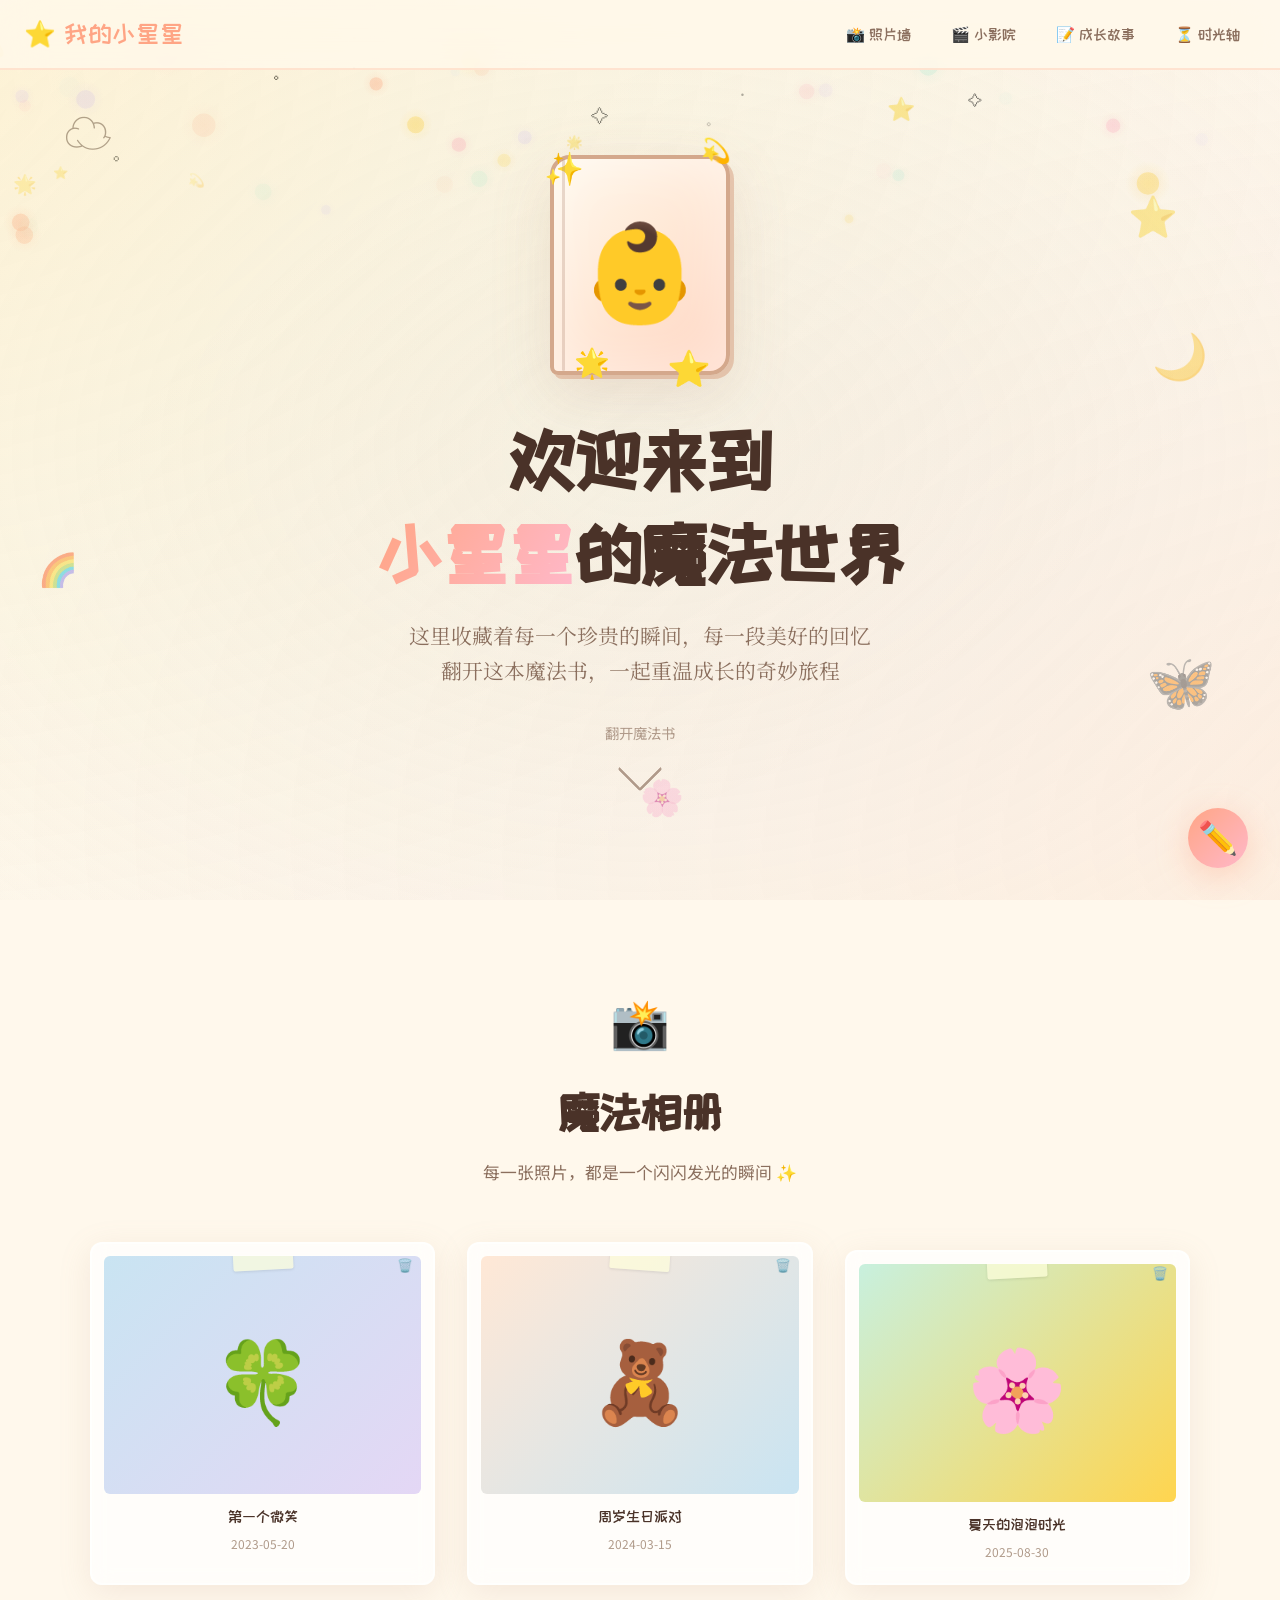
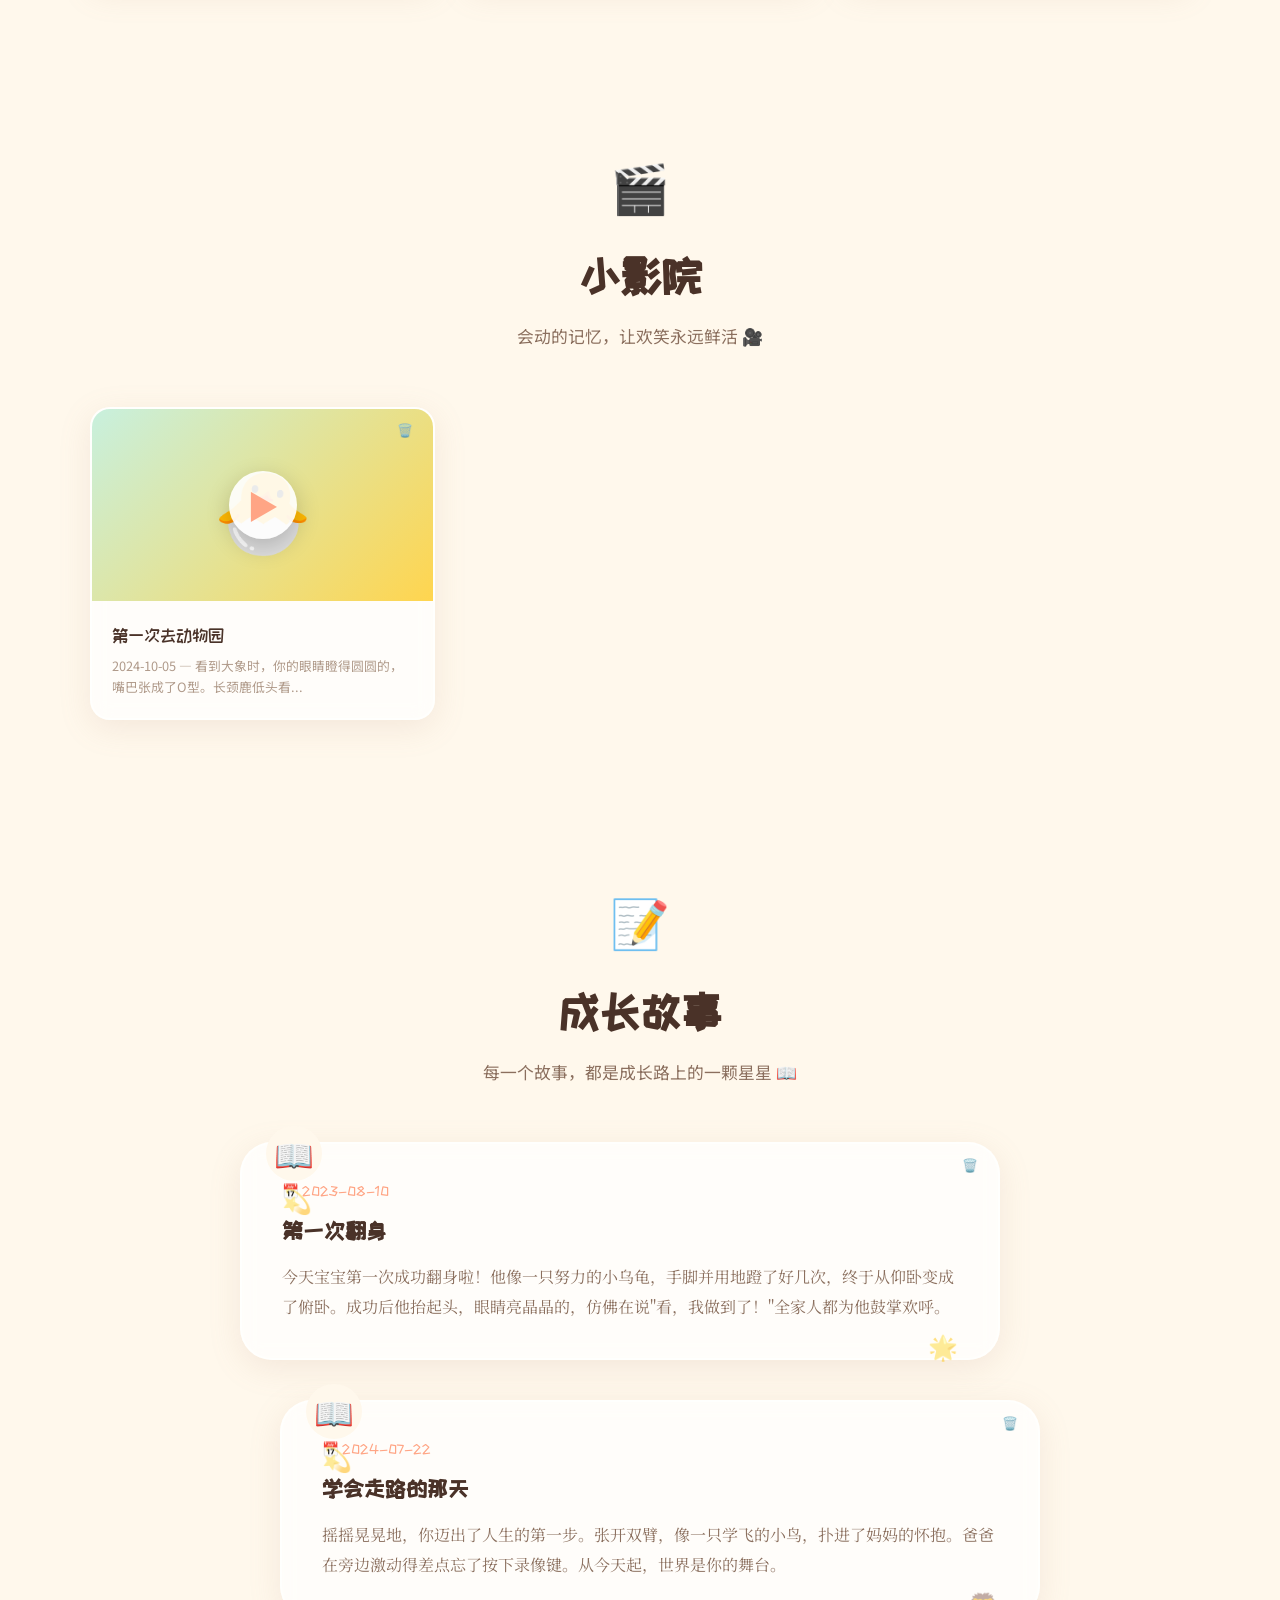
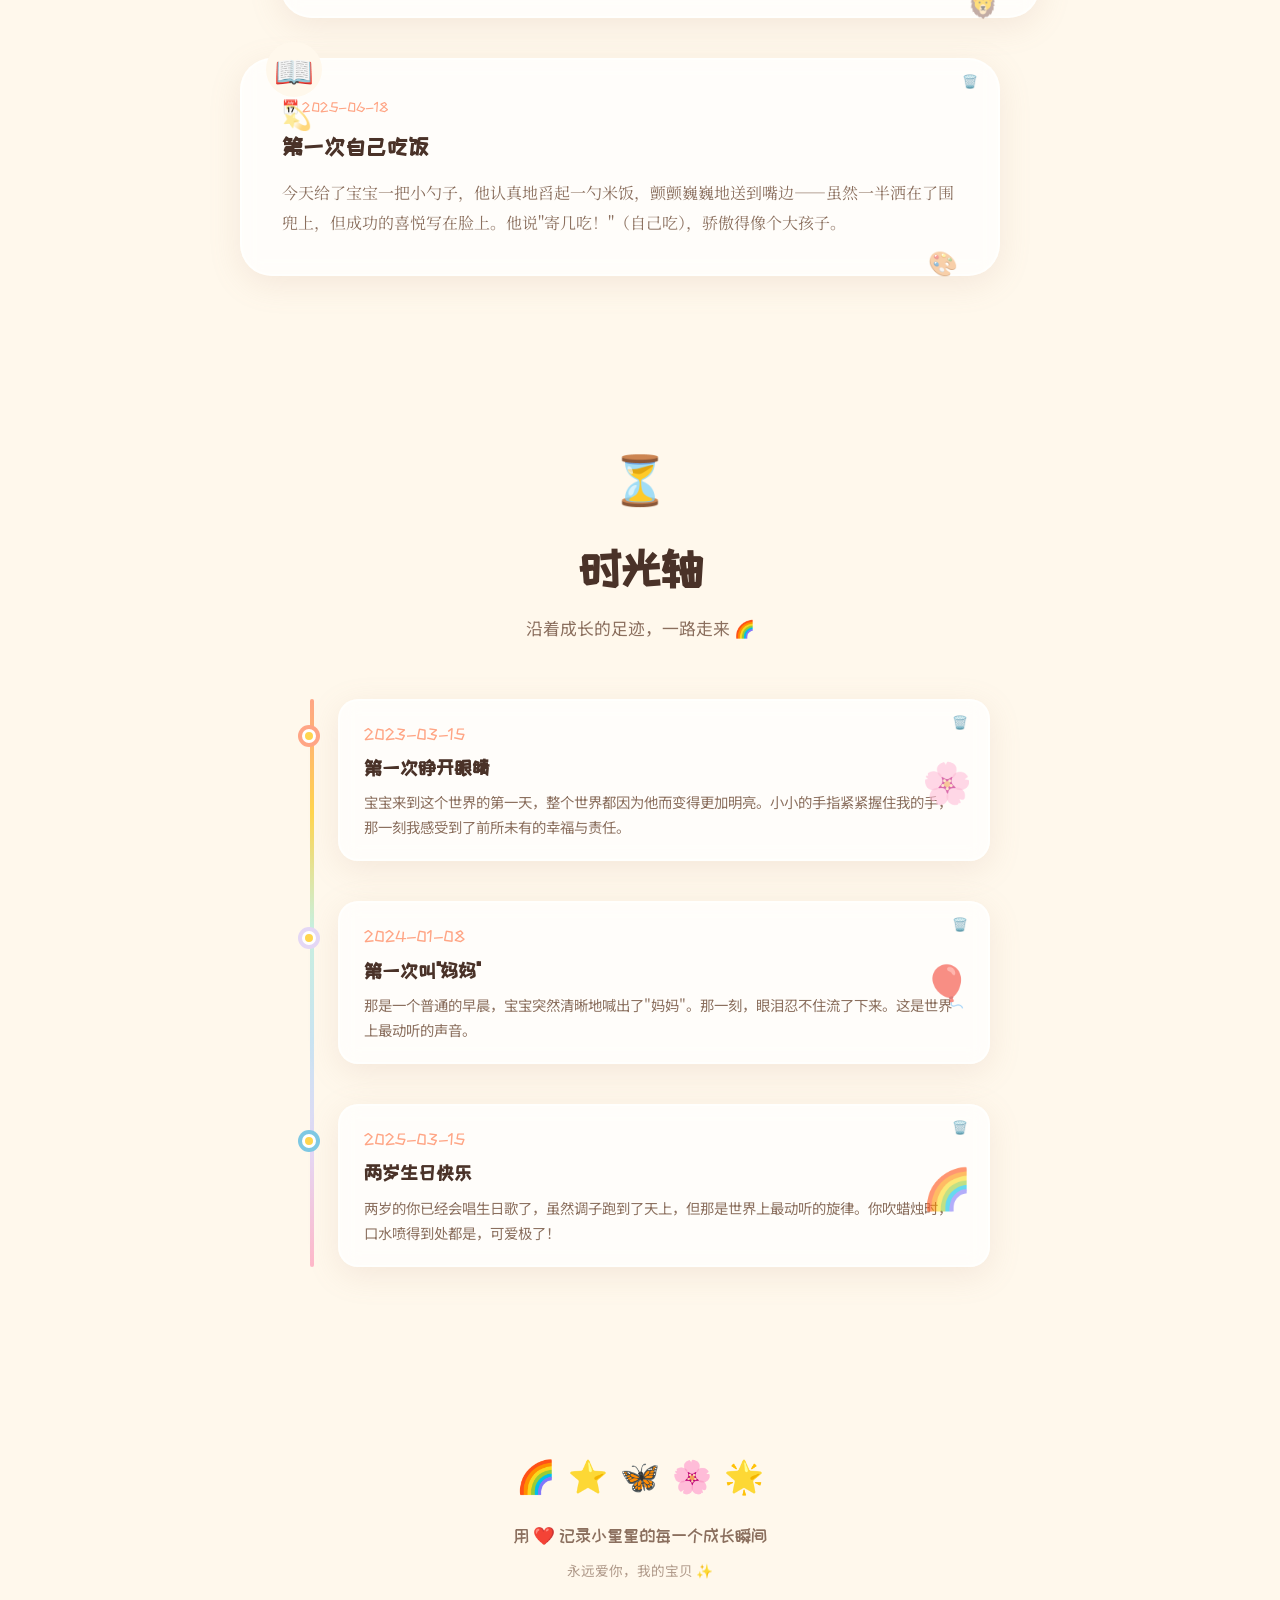
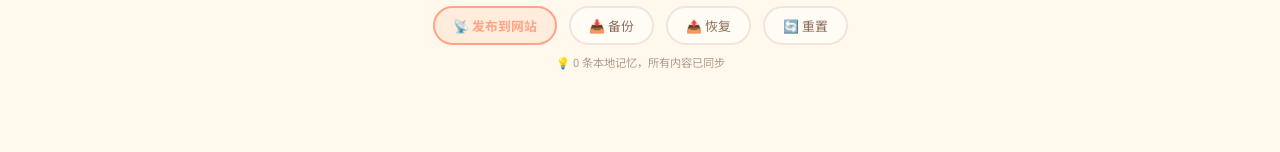
==== commit 8eda3ad1: "Sync all files: local site + shared memories data - Sync my-little-star.html with latest publish fea" ====
--- a/my-little-star.html
+++ b/my-little-star.html
@@ -3,8 +3,10 @@
 <head>
 <meta charset="UTF-8">
 <meta name="viewport" content="width=device-width, initial-scale=1.0">
-<title>🌟 我的小星星 - 成长魔法书</title>
+<title>🌟 小星星的魔法世界</title>
+<meta name="description" content="专属于小星星的成长魔法书，珍藏每一个闪闪发光的瞬间">
 <link href="https://fonts.googleapis.com/css2?family=ZCOOL+KuaiLe&family=Noto+Serif+SC:wght@400;600;700&family=Noto+Sans+SC:wght@300;400;500;700&display=swap" rel="stylesheet">
+<script src="memories-data.js"></script>
 <style>
 /* ============================================
    🌈 CSS VARIABLES — 魔法调色盘
@@ -13,7 +15,6 @@
   --cream: #FFF8EC;
   --peach: #FFE8D6;
   --sky: #C9E4F2;
-  --cloud: #F0F4F8;
   --lavender: #E4D7F5;
   --mint: #C8F0DE;
   --coral: #FFA585;
@@ -29,15 +30,11 @@
   --radius-sm: 12px;
   --radius-md: 20px;
   --radius-lg: 32px;
-  --radius-xl: 48px;
   --font-display: 'ZCOOL KuaiLe', cursive;
   --font-body: 'Noto Sans SC', sans-serif;
   --font-story: 'Noto Serif SC', serif;
 }
 
-/* ============================================
-   🌟 RESET & BASE
-   ============================================ */
 *,*::before,*::after{box-sizing:border-box;margin:0;padding:0}
 
 html {
@@ -51,7 +48,6 @@
   background: var(--cream);
   overflow-x: hidden;
   line-height: 1.7;
-  cursor: default;
 }
 
 /* ============================================
@@ -72,10 +68,9 @@
   position: fixed;
   pointer-events: none;
   z-index: 0;
-  opacity: 0.6;
+  opacity: 0.5;
   animation: floatAround 20s ease-in-out infinite;
 }
-
 .floating-decor:nth-child(1) { top: 10%; left: 5%; font-size: 3rem; animation-delay: 0s; animation-duration: 22s; }
 .floating-decor:nth-child(2) { top: 20%; right: 8%; font-size: 2.5rem; animation-delay: -5s; animation-duration: 18s; }
 .floating-decor:nth-child(3) { top: 60%; left: 3%; font-size: 2rem; animation-delay: -10s; animation-duration: 25s; }
@@ -107,13 +102,11 @@
   align-items: center;
   justify-content: space-between;
 }
-
 .magic-nav.scrolled {
   padding: 8px 24px;
   box-shadow: 0 4px 24px rgba(180,140,120,0.12);
   background: rgba(255,248,236,0.92);
 }
-
 .nav-brand {
   font-family: var(--font-display);
   font-size: 1.6rem;
@@ -129,7 +122,6 @@
   display: inline-block;
   animation: twinkle 1.5s ease-in-out infinite;
 }
-
 .nav-links {
   display: flex;
   gap: 8px;
@@ -137,7 +129,6 @@
   flex-wrap: wrap;
   justify-content: center;
 }
-
 .nav-links a {
   font-family: var(--font-display);
   font-size: 0.95rem;
@@ -146,7 +137,6 @@
   padding: 8px 16px;
   border-radius: 999px;
   transition: all 0.3s ease;
-  position: relative;
   white-space: nowrap;
 }
 .nav-links a:hover,
@@ -166,7 +156,6 @@
 }
 .nav-links a:hover::after,
 .nav-links a.active::after { transform: translateX(-50%) scaleX(1); }
-
 .nav-toggle {
   display: none;
   background: none;
@@ -176,7 +165,6 @@
   color: var(--coral);
   padding: 4px 8px;
 }
-
 @keyframes twinkle {
   0%, 100% { transform: scale(1); opacity: 1; }
   50% { transform: scale(1.3); opacity: 0.6; }
@@ -197,7 +185,6 @@
   padding: 120px 24px 80px;
   overflow: hidden;
 }
-
 .hero::before {
   content: '';
   position: absolute;
@@ -210,21 +197,13 @@
   z-index: -1;
   animation: bgShift 15s ease-in-out infinite;
 }
-
 @keyframes bgShift {
   0%, 100% { transform: translate(0, 0); }
   33% { transform: translate(1%, -1%); }
   66% { transform: translate(-1%, 1%); }
 }
-
-.hero-book {
-  position: relative;
-  margin-bottom: 40px;
-}
-
 .hero-book-frame {
-  width: 180px;
-  height: 220px;
+  width: 180px; height: 220px;
   background: linear-gradient(135deg, #FFF8EC 0%, #FFE8D6 50%, #FFD4C0 100%);
   border-radius: var(--radius-md) var(--radius-md) var(--radius-md) 8px;
   box-shadow:
@@ -236,10 +215,10 @@
   justify-content: center;
   font-size: 6rem;
   position: relative;
+  margin: 0 auto 40px;
   animation: bookFloat 4s ease-in-out infinite;
   border: 4px solid #D4A88C;
 }
-
 .hero-book-frame::after {
   content: '';
   position: absolute;
@@ -248,59 +227,35 @@
   background: rgba(180,140,120,0.3);
   border-radius: 3px;
 }
-
 @keyframes bookFloat {
   0%, 100% { transform: translateY(0) rotate(-1deg); }
   50% { transform: translateY(-15px) rotate(1deg); }
 }
-
-.hero-stars {
-  position: absolute;
-  width: 100%; height: 100%;
-  top: 0; left: 0;
-  pointer-events: none;
-}
-
 .hero-star {
   position: absolute;
   animation: heroStarFloat 3s ease-in-out infinite;
 }
-.hero-star:nth-child(1) { top: -20px; left: -10px; font-size: 2rem; animation-delay: 0s; }
+.hero-star:nth-child(1) { top: -20px; left: -10px; font-size: 2rem; }
 .hero-star:nth-child(2) { top: -30px; right: -5px; font-size: 1.5rem; animation-delay: 0.5s; }
 .hero-star:nth-child(3) { bottom: -15px; left: 20px; font-size: 1.8rem; animation-delay: 1s; }
 .hero-star:nth-child(4) { bottom: -25px; right: 15px; font-size: 2.2rem; animation-delay: 1.5s; }
-
 @keyframes heroStarFloat {
   0%, 100% { transform: translateY(0) scale(1); opacity: 0.7; }
   50% { transform: translateY(-12px) scale(1.2); opacity: 1; }
 }
-
 .hero-title {
   font-family: var(--font-display);
   font-size: clamp(2.5rem, 6vw, 4.5rem);
   color: var(--text);
   line-height: 1.3;
   margin-bottom: 16px;
-  position: relative;
-}
-
+}
 .hero-title .highlight {
   background: linear-gradient(120deg, var(--coral), var(--rose));
   -webkit-background-clip: text;
   -webkit-text-fill-color: transparent;
   background-clip: text;
-  position: relative;
-}
-
-.hero-title .highlight::after {
-  content: '✨';
-  position: absolute;
-  top: -20px; right: -30px;
-  font-size: 1.5rem;
-  -webkit-text-fill-color: initial;
-  animation: twinkle 1.5s ease-in-out infinite;
-}
-
+}
 .hero-subtitle {
   font-family: var(--font-story);
   font-size: clamp(1rem, 2.5vw, 1.3rem);
@@ -308,7 +263,6 @@
   margin-bottom: 32px;
   max-width: 500px;
 }
-
 .hero-scroll {
   display: flex;
   flex-direction: column;
@@ -319,7 +273,6 @@
   animation: bounceDown 2s ease-in-out infinite;
   cursor: pointer;
 }
-
 .hero-scroll-arrow {
   width: 32px; height: 32px;
   border-right: 3px solid var(--text-lighter);
@@ -327,45 +280,39 @@
   transform: rotate(45deg);
   border-radius: 3px;
 }
-
 @keyframes bounceDown {
   0%, 100% { transform: translateY(0); }
   50% { transform: translateY(12px); }
 }
 
 /* ============================================
-   📸 PHOTO GALLERY — 魔法相册
+   📸 SECTIONS
    ============================================ */
 .section {
   position: relative;
   z-index: 1;
   padding: 80px 24px;
 }
-
 .section-header {
   text-align: center;
   margin-bottom: 56px;
 }
-
 .section-icon {
   font-size: 3rem;
   margin-bottom: 12px;
   display: block;
   animation: floatEmoji 3s ease-in-out infinite;
 }
-
 @keyframes floatEmoji {
   0%, 100% { transform: translateY(0); }
   50% { transform: translateY(-8px); }
 }
-
 .section-title {
   font-family: var(--font-display);
   font-size: clamp(2rem, 4vw, 2.8rem);
   color: var(--text);
   margin-bottom: 8px;
 }
-
 .section-desc {
   color: var(--text-light);
   font-size: 1.05rem;
@@ -379,7 +326,6 @@
   max-width: 1100px;
   margin: 0 auto;
 }
-
 .photo-card {
   background: var(--card-bg);
   border-radius: var(--radius-sm);
@@ -393,17 +339,14 @@
   border: 2px solid rgba(255,255,255,0.6);
   position: relative;
 }
-
 .photo-card:nth-child(odd) { --rot: -2deg; }
 .photo-card:nth-child(even) { --rot: 2.5deg; }
 .photo-card:nth-child(3n) { --rot: -1.5deg; margin-top: 8px; }
-
 .photo-card:hover {
   transform: rotate(0deg) scale(1.04) translateY(-8px);
   box-shadow: 0 20px 48px rgba(180,140,120,0.25);
   z-index: 10;
 }
-
 .photo-card-img {
   width: 100%;
   aspect-ratio: 4/3;
@@ -417,12 +360,10 @@
   position: relative;
   overflow: hidden;
 }
-
 .photo-card-img img {
   width: 100%; height: 100%;
   object-fit: cover;
 }
-
 .photo-card-tape {
   position: absolute;
   top: -10px;
@@ -435,7 +376,6 @@
   z-index: 2;
 }
 .photo-card:nth-child(even) .photo-card-tape { --tape-rot: 4deg; }
-
 .photo-card-caption {
   margin-top: 10px;
   font-family: var(--font-display);
@@ -443,7 +383,6 @@
   color: var(--text);
   text-align: center;
 }
-
 .photo-card-date {
   font-size: 0.75rem;
   color: var(--text-lighter);
@@ -451,9 +390,7 @@
   margin-top: 4px;
 }
 
-/* ============================================
-   🎬 VIDEO COLLECTION — 魔法影院
-   ============================================ */
+/* Video Grid */
 .video-grid {
   display: grid;
   grid-template-columns: repeat(auto-fill, minmax(320px, 1fr));
@@ -461,7 +398,6 @@
   max-width: 1100px;
   margin: 0 auto;
 }
-
 .video-card {
   background: var(--card-bg);
   border-radius: var(--radius-md);
@@ -473,12 +409,10 @@
   transition: all 0.4s cubic-bezier(0.175, 0.885, 0.32, 1.275);
   position: relative;
 }
-
 .video-card:hover {
   transform: translateY(-10px);
   box-shadow: 0 24px 56px rgba(180,140,120,0.25);
 }
-
 .video-thumb {
   width: 100%;
   aspect-ratio: 16/9;
@@ -490,12 +424,10 @@
   overflow: hidden;
   cursor: pointer;
 }
-
 .video-thumb video {
   width: 100%; height: 100%;
   object-fit: cover;
 }
-
 .video-play-btn {
   width: 68px; height: 68px;
   background: rgba(255,255,255,0.9);
@@ -510,43 +442,26 @@
   z-index: 2;
   box-shadow: 0 8px 24px rgba(0,0,0,0.2);
 }
-
 .video-card:hover .video-play-btn {
   transform: scale(1.15);
   background: var(--coral);
   color: white;
 }
-
 .video-info {
   padding: 20px;
 }
-
 .video-title {
   font-family: var(--font-display);
   font-size: 1.1rem;
   color: var(--text);
   margin-bottom: 4px;
 }
-
 .video-date {
   font-size: 0.8rem;
   color: var(--text-lighter);
 }
 
-.video-sparkle {
-  position: absolute;
-  pointer-events: none;
-  animation: sparklePoof 0.8s ease-out forwards;
-}
-
-@keyframes sparklePoof {
-  0% { transform: translate(0,0) scale(1); opacity: 1; }
-  100% { transform: translate(var(--sx), var(--sy)) scale(0); opacity: 0; }
-}
-
-/* ============================================
-   📝 STORIES — 成长故事
-   ============================================ */
+/* Stories */
 .stories-container {
   max-width: 800px;
   margin: 0 auto;
@@ -554,7 +469,6 @@
   flex-direction: column;
   gap: 40px;
 }
-
 .story-card {
   background: var(--card-bg);
   border-radius: var(--radius-lg);
@@ -566,12 +480,10 @@
   position: relative;
   transition: all 0.4s ease;
 }
-
 .story-card:hover {
   transform: translateX(6px);
   box-shadow: 0 16px 48px rgba(180,140,120,0.2);
 }
-
 .story-card::before {
   content: '📖';
   position: absolute;
@@ -581,14 +493,8 @@
   padding: 0 8px;
   border-radius: 50%;
 }
-
-.story-card:nth-child(even) {
-  margin-left: 40px;
-}
-.story-card:nth-child(odd) {
-  margin-right: 40px;
-}
-
+.story-card:nth-child(even) { margin-left: 40px; }
+.story-card:nth-child(odd) { margin-right: 40px; }
 .story-date {
   font-family: var(--font-display);
   font-size: 0.85rem;
@@ -598,45 +504,34 @@
   align-items: center;
   gap: 6px;
 }
-
 .story-title {
   font-family: var(--font-display);
   font-size: 1.4rem;
   color: var(--text);
   margin-bottom: 12px;
 }
-
 .story-body {
   font-family: var(--font-story);
   font-size: 1rem;
   color: var(--text-light);
   line-height: 1.9;
 }
-
-.story-decorations {
-  position: absolute;
-  pointer-events: none;
-}
-
 .story-deco {
   position: absolute;
   font-size: 1.5rem;
   opacity: 0.5;
-}
-
+  pointer-events: none;
+}
 .story-deco:nth-child(1) { top: -10px; right: 20px; animation: floatEmoji 4s ease-in-out infinite; }
 .story-deco:nth-child(2) { bottom: -8px; right: 40px; animation: floatEmoji 3.5s ease-in-out 1s infinite; }
 
-/* ============================================
-   ⏳ TIMELINE — 时光轴
-   ============================================ */
+/* Timeline */
 .timeline {
   max-width: 700px;
   margin: 0 auto;
   position: relative;
   padding-left: 48px;
 }
-
 .timeline::before {
   content: '';
   position: absolute;
@@ -646,7 +541,6 @@
     var(--coral), var(--golden), var(--mint), var(--sky), var(--lavender), var(--rose));
   border-radius: 4px;
 }
-
 .timeline-item {
   position: relative;
   margin-bottom: 40px;
@@ -659,12 +553,10 @@
   border: 2px solid rgba(255,255,255,0.6);
   transition: all 0.4s ease;
 }
-
 .timeline-item:hover {
   transform: translateX(8px);
   box-shadow: 0 16px 40px rgba(180,140,120,0.2);
 }
-
 .timeline-item::before {
   content: '';
   position: absolute;
@@ -675,29 +567,24 @@
   border: 3px solid white;
   box-shadow: 0 0 0 4px var(--coral);
 }
-
 .timeline-item:nth-child(3n)::before { box-shadow: 0 0 0 4px var(--teal); }
 .timeline-item:nth-child(3n+2)::before { box-shadow: 0 0 0 4px var(--lavender); }
-
 .timeline-date {
   font-family: var(--font-display);
   font-size: 1rem;
   color: var(--coral);
   margin-bottom: 4px;
 }
-
 .timeline-title {
   font-family: var(--font-display);
   font-size: 1.2rem;
   color: var(--text);
   margin-bottom: 6px;
 }
-
 .timeline-desc {
   font-size: 0.9rem;
   color: var(--text-light);
 }
-
 .timeline-emoji {
   position: absolute;
   right: 16px; top: 50%;
@@ -708,7 +595,7 @@
 }
 
 /* ============================================
-   ➕ ADD MEMORY BUTTON — 魔法按钮
+   ➕ ADD MEMORY BUTTON
    ============================================ */
 .add-memory-btn {
   position: fixed;
@@ -727,14 +614,13 @@
   align-items: center;
   justify-content: center;
 }
-
 .add-memory-btn:hover {
   transform: scale(1.12) rotate(90deg);
   box-shadow: 0 12px 40px rgba(255,165,133,0.55);
 }
 
 /* ============================================
-   📋 MODAL — 添加记忆弹窗
+   📋 MODAL
    ============================================ */
 .modal-overlay {
   position: fixed;
@@ -751,12 +637,10 @@
   pointer-events: none;
   transition: opacity 0.3s ease;
 }
-
 .modal-overlay.active {
   opacity: 1;
   pointer-events: all;
 }
-
 .modal {
   background: var(--cream);
   border-radius: var(--radius-lg);
@@ -771,11 +655,7 @@
   transform: translateY(20px);
   transition: transform 0.4s cubic-bezier(0.175, 0.885, 0.32, 1.275);
 }
-
-.modal-overlay.active .modal {
-  transform: translateY(0);
-}
-
+.modal-overlay.active .modal { transform: translateY(0); }
 .modal-close {
   position: absolute;
   top: 16px; right: 16px;
@@ -794,7 +674,6 @@
   background: rgba(0,0,0,0.12);
   transform: rotate(90deg);
 }
-
 .modal-title {
   font-family: var(--font-display);
   font-size: 1.6rem;
@@ -802,11 +681,7 @@
   margin-bottom: 24px;
   text-align: center;
 }
-
-.form-group {
-  margin-bottom: 20px;
-}
-
+.form-group { margin-bottom: 20px; }
 .form-label {
   display: block;
   font-family: var(--font-display);
@@ -814,10 +689,7 @@
   color: var(--text);
   margin-bottom: 8px;
 }
-
-.form-input,
-.form-textarea,
-.form-select {
+.form-input, .form-textarea, .form-select {
   width: 100%;
   padding: 12px 16px;
   border: 2px solid rgba(180,140,120,0.2);
@@ -829,19 +701,12 @@
   transition: all 0.3s ease;
   resize: vertical;
 }
-
-.form-input:focus,
-.form-textarea:focus,
-.form-select:focus {
+.form-input:focus, .form-textarea:focus, .form-select:focus {
   outline: none;
   border-color: var(--coral);
   box-shadow: 0 0 0 4px rgba(255,165,133,0.12);
 }
-
-.form-textarea {
-  min-height: 100px;
-}
-
+.form-textarea { min-height: 100px; }
 .form-file {
   display: block;
   width: 100%;
@@ -854,31 +719,23 @@
   color: var(--text-lighter);
   font-size: 0.9rem;
 }
-
 .form-file:hover {
   border-color: var(--coral);
   background: rgba(255,165,133,0.05);
 }
-
-.form-file input[type="file"] {
-  display: none;
-}
-
+.form-file input[type="file"] { display: none; }
 .form-file-preview {
   margin-top: 12px;
   display: flex;
   flex-wrap: wrap;
   gap: 8px;
 }
-
-.form-file-preview img,
-.form-file-preview video {
+.form-file-preview img, .form-file-preview video {
   width: 80px; height: 60px;
   object-fit: cover;
   border-radius: 6px;
   border: 2px solid rgba(255,255,255,0.6);
 }
-
 .btn {
   display: inline-flex;
   align-items: center;
@@ -891,7 +748,6 @@
   cursor: pointer;
   transition: all 0.3s cubic-bezier(0.175, 0.885, 0.32, 1.275);
 }
-
 .btn-primary {
   background: linear-gradient(135deg, var(--coral), var(--rose));
   color: white;
@@ -899,12 +755,10 @@
   width: 100%;
   justify-content: center;
 }
-
 .btn-primary:hover {
   transform: translateY(-2px);
   box-shadow: 0 8px 28px rgba(255,165,133,0.5);
 }
-
 .btn-danger {
   background: transparent;
   color: #e88;
@@ -914,14 +768,13 @@
   top: 8px; right: 8px;
   z-index: 5;
   border-radius: 999px;
-}
-
-.btn-danger:hover {
-  background: rgba(255,100,100,0.1);
-}
-
-/* ============================================
-   🌈 LIGHTBOX
+  border: none;
+  cursor: pointer;
+}
+.btn-danger:hover { background: rgba(255,100,100,0.1); }
+
+/* ============================================
+   🖼️ LIGHTBOX
    ============================================ */
 .lightbox {
   position: fixed;
@@ -936,12 +789,7 @@
   transition: opacity 0.3s ease;
   cursor: pointer;
 }
-
-.lightbox.active {
-  opacity: 1;
-  pointer-events: all;
-}
-
+.lightbox.active { opacity: 1; pointer-events: all; }
 .lightbox-content {
   max-width: 90vw;
   max-height: 85vh;
@@ -951,11 +799,7 @@
   transform: scale(0.9);
   transition: transform 0.4s cubic-bezier(0.175, 0.885, 0.32, 1.275);
 }
-
-.lightbox.active .lightbox-content {
-  transform: scale(1);
-}
-
+.lightbox.active .lightbox-content { transform: scale(1); }
 .lightbox-close {
   position: absolute;
   top: 24px; right: 24px;
@@ -971,14 +815,13 @@
   justify-content: center;
   transition: all 0.3s ease;
 }
-
 .lightbox-close:hover {
   background: rgba(255,255,255,0.2);
   transform: rotate(90deg);
 }
 
 /* ============================================
-   🎪 FOOTER
+   🎪 FOOTER & ADMIN TOOLS
    ============================================ */
 .footer {
   text-align: center;
@@ -986,7 +829,6 @@
   position: relative;
   z-index: 1;
 }
-
 .footer-clouds {
   display: flex;
   justify-content: center;
@@ -995,17 +837,76 @@
   font-size: 2rem;
   animation: floatEmoji 4s ease-in-out infinite;
 }
-
 .footer-text {
   font-family: var(--font-display);
   font-size: 1.1rem;
   color: var(--text-light);
   margin-bottom: 8px;
 }
-
 .footer-sub {
   font-size: 0.85rem;
   color: var(--text-lighter);
+}
+.admin-tools {
+  margin-top: 24px;
+  display: flex;
+  justify-content: center;
+  gap: 12px;
+  flex-wrap: wrap;
+}
+.btn-admin {
+  font-family: var(--font-body);
+  font-size: 0.8rem;
+  padding: 8px 18px;
+  border-radius: 999px;
+  border: 2px solid rgba(180,140,120,0.2);
+  background: rgba(255,255,255,0.5);
+  color: var(--text-light);
+  cursor: pointer;
+  transition: all 0.3s ease;
+}
+.btn-admin:hover {
+  border-color: var(--coral);
+  color: var(--coral);
+  background: rgba(255,165,133,0.08);
+}
+
+/* Empty State */
+.empty-state {
+  text-align: center;
+  padding: 60px 24px;
+  color: var(--text-lighter);
+  grid-column: 1 / -1;
+}
+.empty-state-emoji { font-size: 4rem; display: block; margin-bottom: 16px; }
+.empty-state-text {
+  font-family: var(--font-display);
+  font-size: 1.2rem;
+  margin-bottom: 8px;
+}
+
+/* Scroll Reveal */
+.reveal {
+  opacity: 0;
+  transform: translateY(30px);
+  transition: opacity 0.8s ease, transform 0.8s ease;
+}
+.reveal.visible { opacity: 1; transform: translateY(0); }
+.reveal-delay-1 { transition-delay: 0.1s; }
+.reveal-delay-2 { transition-delay: 0.2s; }
+.reveal-delay-3 { transition-delay: 0.3s; }
+.reveal-delay-4 { transition-delay: 0.4s; }
+
+/* Sparkle */
+.video-sparkle {
+  position: fixed;
+  pointer-events: none;
+  z-index: 9999;
+  animation: sparklePoof 0.8s ease-out forwards;
+}
+@keyframes sparklePoof {
+  0% { transform: translate(0,0) scale(1); opacity: 1; }
+  100% { transform: translate(var(--sx), var(--sy)) scale(0); opacity: 0; }
 }
 
 /* ============================================
@@ -1025,138 +926,21 @@
     transition: right 0.4s ease;
     box-shadow: -4px 0 24px rgba(0,0,0,0.1);
   }
-
-  .nav-links.active {
-    right: 0;
-  }
-
-  .nav-links a {
-    font-size: 1.1rem;
-    padding: 12px 16px;
-    display: block;
-  }
-
-  .nav-toggle {
-    display: block;
-    z-index: 1001;
-  }
-
-  .photo-wall {
-    grid-template-columns: repeat(auto-fill, minmax(200px, 1fr));
-    gap: 20px;
-  }
-
-  .video-grid {
-    grid-template-columns: 1fr;
-  }
-
-  .story-card:nth-child(even),
-  .story-card:nth-child(odd) {
-    margin-left: 0;
-    margin-right: 0;
-  }
-
-  .timeline {
-    padding-left: 36px;
-  }
-
-  .modal {
-    padding: 28px 20px;
-  }
-
-  .add-memory-btn {
-    bottom: 20px; right: 20px;
-    width: 52px; height: 52px;
-  }
+  .nav-links.active { right: 0; }
+  .nav-links a { font-size: 1.1rem; padding: 12px 16px; display: block; }
+  .nav-toggle { display: block; z-index: 1001; }
+  .photo-wall { grid-template-columns: repeat(auto-fill, minmax(200px, 1fr)); gap: 20px; }
+  .video-grid { grid-template-columns: 1fr; }
+  .story-card:nth-child(even), .story-card:nth-child(odd) { margin-left: 0; margin-right: 0; }
+  .timeline { padding-left: 36px; }
+  .modal { padding: 28px 20px; }
+  .add-memory-btn { bottom: 20px; right: 20px; width: 52px; height: 52px; }
 }
 
 @media (max-width: 480px) {
-  .hero-title {
-    font-size: 2rem;
-  }
-
-  .photo-wall {
-    grid-template-columns: 1fr;
-  }
-
-  .section {
-    padding: 56px 16px;
-  }
-}
-
-/* ============================================
-   🎨 SCROLL REVEAL ANIMATION
-   ============================================ */
-.reveal {
-  opacity: 0;
-  transform: translateY(30px);
-  transition: opacity 0.8s ease, transform 0.8s ease;
-}
-
-.reveal.visible {
-  opacity: 1;
-  transform: translateY(0);
-}
-
-.reveal-delay-1 { transition-delay: 0.1s; }
-.reveal-delay-2 { transition-delay: 0.2s; }
-.reveal-delay-3 { transition-delay: 0.3s; }
-.reveal-delay-4 { transition-delay: 0.4s; }
-
-/* ============================================
-   ❄️ SNOWFLAKE / PARTICLE
-   ============================================ */
-.particle {
-  position: fixed;
-  pointer-events: none;
-  z-index: 0;
-  animation: particleFall linear forwards;
-}
-
-@keyframes particleFall {
-  0% {
-    transform: translateY(-10vh) translateX(0) rotate(0deg);
-    opacity: 0;
-  }
-  10% { opacity: 0.8; }
-  90% { opacity: 0.6; }
-  100% {
-    transform: translateY(110vh) translateX(var(--drift)) rotate(var(--spin));
-    opacity: 0;
-  }
-}
-
-/* ============================================
-   🖼️ EMPTY STATE
-   ============================================ */
-.empty-state {
-  text-align: center;
-  padding: 60px 24px;
-  color: var(--text-lighter);
-}
-
-.empty-state-emoji {
-  font-size: 4rem;
-  display: block;
-  margin-bottom: 16px;
-}
-
-.empty-state-text {
-  font-family: var(--font-display);
-  font-size: 1.2rem;
-  margin-bottom: 8px;
-}
-
-/* ============================================
-   🎯 UTILITY
-   ============================================ */
-.sr-only {
-  position: absolute;
-  width: 1px; height: 1px;
-  overflow: hidden;
-  clip: rect(0,0,0,0);
-  white-space: nowrap;
-  border: 0;
+  .hero-title { font-size: 2rem; }
+  .photo-wall { grid-template-columns: 1fr; }
+  .section { padding: 56px 16px; }
 }
 </style>
 </head>
@@ -1187,18 +971,14 @@
   </ul>
 </nav>
 
-<!-- 📖 Hero Section -->
+<!-- 📖 Hero -->
 <section class="hero" id="hero">
-  <div class="hero-book">
-    <div class="hero-book-frame">
-      👶
-      <div class="hero-stars">
-        <span class="hero-star">✨</span>
-        <span class="hero-star">💫</span>
-        <span class="hero-star">🌟</span>
-        <span class="hero-star">⭐</span>
-      </div>
-    </div>
+  <div class="hero-book-frame">
+    👶
+    <span class="hero-star">✨</span>
+    <span class="hero-star">💫</span>
+    <span class="hero-star">🌟</span>
+    <span class="hero-star">⭐</span>
   </div>
   <h1 class="hero-title">
     欢迎来到<br><span class="highlight">小星星</span>的魔法世界
@@ -1220,9 +1000,7 @@
     <h2 class="section-title">魔法相册</h2>
     <p class="section-desc">每一张照片，都是一个闪闪发光的瞬间 ✨</p>
   </div>
-  <div class="photo-wall" id="photoWall">
-    <!-- Dynamically rendered -->
-  </div>
+  <div class="photo-wall" id="photoWall"></div>
 </section>
 
 <!-- 🎬 Video Collection -->
@@ -1232,9 +1010,7 @@
     <h2 class="section-title">小影院</h2>
     <p class="section-desc">会动的记忆，让欢笑永远鲜活 🎥</p>
   </div>
-  <div class="video-grid" id="videoGrid">
-    <!-- Dynamically rendered -->
-  </div>
+  <div class="video-grid" id="videoGrid"></div>
 </section>
 
 <!-- 📝 Stories -->
@@ -1244,9 +1020,7 @@
     <h2 class="section-title">成长故事</h2>
     <p class="section-desc">每一个故事，都是成长路上的一颗星星 📖</p>
   </div>
-  <div class="stories-container" id="storiesContainer">
-    <!-- Dynamically rendered -->
-  </div>
+  <div class="stories-container" id="storiesContainer"></div>
 </section>
 
 <!-- ⏳ Timeline -->
@@ -1256,9 +1030,7 @@
     <h2 class="section-title">时光轴</h2>
     <p class="section-desc">沿着成长的足迹，一路走来 🌈</p>
   </div>
-  <div class="timeline" id="timelineContainer">
-    <!-- Dynamically rendered -->
-  </div>
+  <div class="timeline" id="timelineContainer"></div>
 </section>
 
 <!-- 🎪 Footer -->
@@ -1268,6 +1040,14 @@
   </div>
   <p class="footer-text">用 ❤️ 记录小星星的每一个成长瞬间</p>
   <p class="footer-sub">永远爱你，我的宝贝 ✨</p>
+  <div class="admin-tools">
+    <button class="btn-admin" id="publishBtn" title="生成更新后的共享数据文件，替换 memories-data.js 并 push 到 GitHub" style="background:rgba(255,165,133,0.15);border-color:var(--coral);color:var(--coral);font-weight:700;">📡 发布到网站</button>
+    <button class="btn-admin" id="exportBtn" title="导出所有记忆为备份文件">📥 备份</button>
+    <button class="btn-admin" id="importBtn" title="从备份文件恢复记忆">📤 恢复</button>
+    <input type="file" id="importFile" accept=".json" style="display:none">
+    <button class="btn-admin" id="resetBtn" title="清除本地修改，恢复共享默认">🔄 重置</button>
+  </div>
+  <p style="font-size:0.7rem;color:var(--text-lighter);margin-top:8px;" id="dataHint">💡 <span id="localCount">0</span> 条本地记忆等待发布</p>
 </footer>
 
 <!-- ➕ Add Memory Button -->
@@ -1321,115 +1101,90 @@
 
 <script>
 /* ============================================
-   🌟 DATA STORE — 魔法记忆库
-   ============================================ */
-const STORAGE_KEY = 'myLittleStar_memories';
-
+   🌟 DATA STORE — 双数据源：共享 + 本地
+   ============================================
+   共享记忆 (SHARED_MEMORIES)：来自 memories-data.js，所有人可见
+   本地记忆 (localStorage)：你自己添加的，只有你的浏览器可见
+   发布后本地记忆会合并到共享记忆中，变成所有人可见
+*/
+const STORAGE_KEY = 'myLittleStar_local_v3';
+
+// 加载共享记忆（来自 memories-data.js）+ 本地记忆（来自 localStorage）
 function loadMemories() {
+  const shared = (typeof SHARED_MEMORIES !== 'undefined' && Array.isArray(SHARED_MEMORIES))
+    ? SHARED_MEMORIES
+    : [];
+
+  let local = [];
   try {
     const raw = localStorage.getItem(STORAGE_KEY);
-    return raw ? JSON.parse(raw) : getDefaultMemories();
-  } catch (e) {
-    return getDefaultMemories();
-  }
-}
-
-function saveMemories(memories) {
-  localStorage.setItem(STORAGE_KEY, JSON.stringify(memories));
-}
-
-function getDefaultMemories() {
-  return [
-    {
-      id: '1',
-      type: 'milestone',
-      title: '第一次睁开眼睛',
-      date: '2023-03-15',
-      desc: '宝宝来到这个世界的第一天，整个世界都因为他而变得更加明亮。小小的手指紧紧握住我的手，那一刻我感受到了前所未有的幸福与责任。',
-    },
-    {
-      id: '2',
-      type: 'photo',
-      title: '第一个微笑',
-      date: '2023-05-20',
-      desc: '你对着妈妈露出了第一个甜甜的微笑，像春日里的第一缕阳光，融化了一切的疲惫。',
-      fileData: null,
-    },
-    {
-      id: '3',
-      type: 'story',
-      title: '第一次翻身',
-      date: '2023-08-10',
-      desc: '今天宝宝第一次成功翻身啦！他像一只努力的小乌龟，手脚并用地蹬了好几次，终于从仰卧变成了俯卧。成功后他抬起头，眼睛亮晶晶的，仿佛在说"看，我做到了！"全家人都为他鼓掌欢呼。',
-    },
-    {
-      id: '4',
-      type: 'milestone',
-      title: '第一次叫"妈妈"',
-      date: '2024-01-08',
-      desc: '那是一个普通的早晨，宝宝突然清晰地喊出了"妈妈"。那一刻，眼泪忍不住流了下来。这是世界上最动听的声音。',
-    },
-    {
-      id: '5',
-      type: 'photo',
-      title: '周岁生日派对',
-      date: '2024-03-15',
-      desc: '一岁啦！蛋糕、气球、还有好多爱他的人围在一起。宝宝用小手抓了一把奶油，涂得满脸都是，逗得所有人哈哈大笑。',
-      fileData: null,
-    },
-    {
-      id: '6',
-      type: 'story',
-      title: '学会走路的那天',
-      date: '2024-07-22',
-      desc: '摇摇晃晃地，你迈出了人生的第一步。张开双臂，像一只学飞的小鸟，扑进了妈妈的怀抱。爸爸在旁边激动得差点忘了按下录像键。从今天起，世界是你的舞台。',
-    },
-    {
-      id: '7',
-      type: 'video',
-      title: '第一次去动物园',
-      date: '2024-10-05',
-      desc: '看到大象时，你的眼睛瞪得圆圆的，嘴巴张成了O型。长颈鹿低头看你的时候，你又兴奋又有点害怕，紧紧抱住了爸爸的脖子。',
-      fileData: null,
-    },
-    {
-      id: '8',
-      type: 'milestone',
-      title: '两岁生日快乐',
-      date: '2025-03-15',
-      desc: '两岁的你已经会唱生日歌了，虽然调子跑到了天上，但那是世界上最动听的旋律。你吹蜡烛时，口水喷得到处都是，可爱极了！',
-    },
-    {
-      id: '9',
-      type: 'story',
-      title: '第一次自己吃饭',
-      date: '2025-06-18',
-      desc: '今天给了宝宝一把小勺子，他认真地舀起一勺米饭，颤颤巍巍地送到嘴边——虽然一半洒在了围兜上，但成功的喜悦写在脸上。他说"寄几吃！"（自己吃），骄傲得像个大孩子。',
-    },
-    {
-      id: '10',
-      type: 'photo',
-      title: '夏天的泡泡时光',
-      date: '2025-08-30',
-      desc: '阳光下的泡泡五彩斑斓，你追着泡泡跑来跑去，笑声像银铃一样清脆。这一刻，我看到了世界上最纯粹的快乐。',
-      fileData: null,
-    },
-  ];
+    if (raw) {
+      const parsed = JSON.parse(raw);
+      if (Array.isArray(parsed)) local = parsed;
+    }
+  } catch(e) {}
+
+  // 合并：本地数据优先（相同ID用本地的），新ID直接加入
+  const merged = [...shared];
+  local.forEach(localMem => {
+    const idx = merged.findIndex(m => m.id === localMem.id);
+    if (idx >= 0) {
+      merged[idx] = localMem; // 本地版本覆盖共享版本
+    } else {
+      merged.unshift(localMem); // 新记忆插入最前面
+    }
+  });
+
+  return merged;
+}
+
+// 保存到本地（只保存用户添加/修改的记忆，不重复保存共享的）
+function saveLocal(localMemories) {
+  localStorage.setItem(STORAGE_KEY, JSON.stringify(localMemories));
+}
+
+// 获取纯本地记忆（用户自己添加或修改的）
+function getLocalOnly() {
+  try {
+    const raw = localStorage.getItem(STORAGE_KEY);
+    return raw ? JSON.parse(raw) : [];
+  } catch(e) { return []; }
+}
+
+// 判断某条记忆是共享的还是本地的
+function isLocalMemory(id) {
+  return getLocalOnly().some(m => m.id === id);
+}
+
+// 获取共享记忆的 ID 列表
+function getSharedIds() {
+  if (typeof SHARED_MEMORIES === 'undefined' || !Array.isArray(SHARED_MEMORIES)) return [];
+  return SHARED_MEMORIES.map(m => m.id);
 }
 
 let memories = loadMemories();
 
+function saveMemoriesToLocal() {
+  // 只保存用户自己添加的（不在共享记忆中的，或者修改过的共享记忆）
+  const sharedIds = getSharedIds();
+  const localOnly = memories.filter(m => {
+    // 如果 ID 以 'u' 开头，是用户创建的 → 保存
+    if (m.id.startsWith('u')) return true;
+    // 如果 ID 在共享中，但内容被修改了 → 保存修改版
+    if (sharedIds.includes(m.id)) {
+      const shared = SHARED_MEMORIES.find(s => s.id === m.id);
+      if (shared && JSON.stringify(shared) !== JSON.stringify(m)) return true;
+      return false;
+    }
+    // 其他情况
+    return false;
+  });
+  saveLocal(localOnly);
+}
+
 /* ============================================
    🎨 RENDER FUNCTIONS
    ============================================ */
-function getEmojiForMemory(mem) {
-  if (mem.type === 'photo') return '📸';
-  if (mem.type === 'video') return '🎬';
-  if (mem.type === 'story') return '📝';
-  if (mem.type === 'milestone') return '🌟';
-  return '💫';
-}
-
 function getPlaceholderBg(mem) {
   const palettes = [
     'linear-gradient(135deg, #FFE8D6, #C9E4F2)',
@@ -1439,14 +1194,14 @@
     'linear-gradient(135deg, #FFB8C9, #FFE8D6)',
     'linear-gradient(135deg, #FFD54F, #C8F0DE)',
   ];
-  const idx = mem.id.split('').reduce((a,c) => a + c.charCodeAt(0), 0);
-  return palettes[idx % palettes.length];
+  const hash = mem.id.split('').reduce((a,c)=>a+c.charCodeAt(0),0);
+  return palettes[hash % palettes.length];
 }
 
 function getPlaceholderEmoji(mem) {
-  const emojis = ['🌟', '🎈', '🧸', '🦁', '🐣', '🌈', '🎨', '🚀', '🌻', '🍭', '🦄', '🎪', '🐼', '🎵', '🌸', '🍀'];
-  const idx = mem.id.split('').reduce((a,c) => a + c.charCodeAt(0), 0);
-  return emojis[idx % emojis.length];
+  const emojis = ['🌟','🎈','🧸','🦁','🐣','🌈','🎨','🚀','🌻','🍭','🦄','🎪','🐼','🎵','🌸','🍀'];
+  const hash = mem.id.split('').reduce((a,c)=>a+c.charCodeAt(0),0);
+  return emojis[hash % emojis.length];
 }
 
 function renderPhotos() {
@@ -1456,9 +1211,9 @@
     wall.innerHTML = `<div class="empty-state"><span class="empty-state-emoji">📸</span><p class="empty-state-text">还没有照片呢</p><p>点击右下角的 ✏️ 按钮添加第一张照片吧～</p></div>`;
     return;
   }
-  wall.innerHTML = photos.map((p, i) => `
-    <div class="photo-card reveal reveal-delay-${(i % 4) + 1}" data-id="${p.id}">
-      <button class="btn btn-danger delete-memory-btn" data-id="${p.id}" title="删除">🗑️</button>
+  wall.innerHTML = photos.map((p,i) => `
+    <div class="photo-card reveal reveal-delay-${(i%4)+1}" data-id="${p.id}">
+      <button class="btn-danger delete-memory-btn" data-id="${p.id}" title="删除">🗑️</button>
       <div class="photo-card-img" onclick="openLightbox('${p.id}')">
         <span class="photo-card-tape" aria-hidden="true"></span>
         ${p.fileData
@@ -1479,9 +1234,9 @@
     grid.innerHTML = `<div class="empty-state"><span class="empty-state-emoji">🎬</span><p class="empty-state-text">还没有视频呢</p><p>点击右下角的 ✏️ 按钮添加第一个视频吧～</p></div>`;
     return;
   }
-  grid.innerHTML = videos.map((v, i) => `
-    <div class="video-card reveal reveal-delay-${(i % 4) + 1}" data-id="${v.id}">
-      <button class="btn btn-danger delete-memory-btn" data-id="${v.id}" title="删除">🗑️</button>
+  grid.innerHTML = videos.map((v,i) => `
+    <div class="video-card reveal reveal-delay-${(i%4)+1}" data-id="${v.id}">
+      <button class="btn-danger delete-memory-btn" data-id="${v.id}" title="删除">🗑️</button>
       <div class="video-thumb" onclick="playVideo('${v.id}')">
         ${v.fileData
           ? `<video src="${v.fileData}" muted preload="metadata"></video>`
@@ -1491,7 +1246,7 @@
       </div>
       <div class="video-info">
         <p class="video-title">${v.title}</p>
-        <p class="video-date">${v.date} ${v.desc ? '— ' + v.desc.slice(0,30) + '...' : ''}</p>
+        <p class="video-date">${v.date} ${v.desc ? '— '+v.desc.slice(0,30)+'...' : ''}</p>
       </div>
     </div>
   `).join('');
@@ -1504,13 +1259,11 @@
     container.innerHTML = `<div class="empty-state"><span class="empty-state-emoji">📝</span><p class="empty-state-text">还没有故事呢</p><p>点击右下角的 ✏️ 按钮写下第一个故事吧～</p></div>`;
     return;
   }
-  container.innerHTML = stories.map((s, i) => `
-    <div class="story-card reveal reveal-delay-${(i % 4) + 1}" data-id="${s.id}">
-      <button class="btn btn-danger delete-memory-btn" data-id="${s.id}" title="删除">🗑️</button>
-      <div class="story-decorations">
-        <span class="story-deco">${getPlaceholderEmoji(s)}</span>
-        <span class="story-deco">💫</span>
-      </div>
+  container.innerHTML = stories.map((s,i) => `
+    <div class="story-card reveal reveal-delay-${(i%4)+1}" data-id="${s.id}">
+      <button class="btn-danger delete-memory-btn" data-id="${s.id}" title="删除">🗑️</button>
+      <span class="story-deco">${getPlaceholderEmoji(s)}</span>
+      <span class="story-deco">💫</span>
       <div class="story-date">📅 ${s.date}</div>
       <h3 class="story-title">${s.title}</h3>
       <p class="story-body">${s.desc}</p>
@@ -1520,16 +1273,14 @@
 
 function renderTimeline() {
   const container = document.getElementById('timelineContainer');
-  const milestones = memories
-    .filter(m => m.type === 'milestone')
-    .sort((a, b) => new Date(a.date) - new Date(b.date));
+  const milestones = memories.filter(m => m.type === 'milestone').sort((a,b) => new Date(a.date) - new Date(b.date));
   if (!milestones.length) {
     container.innerHTML = `<div class="empty-state"><span class="empty-state-emoji">⏳</span><p class="empty-state-text">还没有里程碑呢</p><p>点击右下角的 ✏️ 按钮添加第一个里程碑吧～</p></div>`;
     return;
   }
-  container.innerHTML = milestones.map((m, i) => `
-    <div class="timeline-item reveal reveal-delay-${(i % 4) + 1}" data-id="${m.id}">
-      <button class="btn btn-danger delete-memory-btn" data-id="${m.id}" title="删除">🗑️</button>
+  container.innerHTML = milestones.map((m,i) => `
+    <div class="timeline-item reveal reveal-delay-${(i%4)+1}" data-id="${m.id}">
+      <button class="btn-danger delete-memory-btn" data-id="${m.id}" title="删除">🗑️</button>
       <span class="timeline-emoji">${getPlaceholderEmoji(m)}</span>
       <div class="timeline-date">${m.date}</div>
       <h3 class="timeline-title">${m.title}</h3>
@@ -1544,24 +1295,21 @@
   renderStories();
   renderTimeline();
   attachDeleteHandlers();
-  // Refresh reveal observers
-  setTimeout(() => {
-    observeRevealElements();
-  }, 100);
-}
-
-/* ============================================
-   🗑️ DELETE HANDLER
+  setTimeout(() => observeRevealElements(), 100);
+}
+
+/* ============================================
+   🗑️ DELETE
    ============================================ */
 function attachDeleteHandlers() {
   document.querySelectorAll('.delete-memory-btn').forEach(btn => {
-    btn.addEventListener('click', (e) => {
+    btn.addEventListener('click', e => {
       e.stopPropagation();
-      const id = btn.dataset.id;
       if (confirm('确定要删除这条记忆吗？这个操作不能撤销哦～ 🥺')) {
-        memories = memories.filter(m => m.id !== id);
-        saveMemories(memories);
+        memories = memories.filter(m => m.id !== btn.dataset.id);
+        saveMemoriesToLocal();
         renderAll();
+        updateLocalCount();
         spawnSparkles(btn);
       }
     });
@@ -1569,66 +1317,44 @@
 }
 
 /* ============================================
-   🖼️ LIGHTBOX
+   🖼️ LIGHTBOX & VIDEO
    ============================================ */
 function openLightbox(id) {
   const mem = memories.find(m => m.id === id);
   if (!mem || !mem.fileData) return;
-  const lb = document.getElementById('lightbox');
   const img = document.getElementById('lightboxImg');
   img.src = mem.fileData;
   img.alt = mem.title;
-  lb.classList.add('active');
+  document.getElementById('lightbox').classList.add('active');
   document.body.style.overflow = 'hidden';
 }
 
 function closeLightbox() {
-  const lb = document.getElementById('lightbox');
-  lb.classList.remove('active');
+  document.getElementById('lightbox').classList.remove('active');
   document.body.style.overflow = '';
 }
 
 document.getElementById('lightbox').addEventListener('click', function(e) {
-  if (e.target === this || e.target.classList.contains('lightbox-close')) {
-    closeLightbox();
-  }
+  if (e.target === this || e.target.classList.contains('lightbox-close')) closeLightbox();
 });
-
 document.getElementById('lightboxClose').addEventListener('click', closeLightbox);
-
-document.addEventListener('keydown', (e) => {
-  if (e.key === 'Escape') closeLightbox();
-});
-
-/* ============================================
-   🎬 VIDEO PLAYER
-   ============================================ */
+document.addEventListener('keydown', e => { if (e.key==='Escape') closeLightbox(); });
+
 function playVideo(id) {
   const mem = memories.find(m => m.id === id);
   if (!mem) return;
   const card = document.querySelector(`.video-card[data-id="${id}"]`);
   if (!card) return;
-
   const thumb = card.querySelector('.video-thumb');
   const existingVideo = thumb.querySelector('video');
-
-  if (existingVideo && existingVideo.src && existingVideo !== thumb.querySelector('video[src=""]')) {
-    if (existingVideo.paused) {
-      existingVideo.play();
-      thumb.querySelector('.video-play-btn').style.opacity = '0';
-    } else {
-      existingVideo.pause();
-      thumb.querySelector('.video-play-btn').style.opacity = '1';
-    }
+  if (existingVideo && existingVideo.src && !existingVideo.src.endsWith('/')) {
+    if (existingVideo.paused) { existingVideo.play(); thumb.querySelector('.video-play-btn').style.opacity='0'; }
+    else { existingVideo.pause(); thumb.querySelector('.video-play-btn').style.opacity='1'; }
     return;
   }
-
   if (mem.fileData) {
-    thumb.innerHTML = `
-      <video src="${mem.fileData}" controls autoplay style="width:100%;height:100%;object-fit:cover;"></video>
-    `;
+    thumb.innerHTML = `<video src="${mem.fileData}" controls autoplay style="width:100%;height:100%;object-fit:cover;"></video>`;
   } else {
-    // Show sparkles for placeholder
     spawnSparkles(thumb.querySelector('.video-play-btn'));
   }
 }
@@ -1638,49 +1364,30 @@
    ============================================ */
 function spawnSparkles(element) {
   const rect = element.getBoundingClientRect();
-  const cx = rect.left + rect.width / 2;
-  const cy = rect.top + rect.height / 2;
-  const emojis = ['✨', '⭐', '💫', '🌟', '💖', '🎀', '🦋', '🌸'];
-
-  for (let i = 0; i < 12; i++) {
-    const sparkle = document.createElement('span');
-    sparkle.className = 'video-sparkle';
-    sparkle.textContent = emojis[Math.floor(Math.random() * emojis.length)];
-    sparkle.style.cssText = `
-      position: fixed;
-      left: ${cx}px;
-      top: ${cy}px;
-      font-size: ${1 + Math.random() * 1.5}rem;
-      pointer-events: none;
-      z-index: 9999;
-      --sx: ${(Math.random() - 0.5) * 200}px;
-      --sy: ${(Math.random() - 0.5) * 200}px;
-      animation: sparklePoof 0.8s ease-out forwards;
-      animation-delay: ${Math.random() * 0.2}s;
-    `;
-    document.body.appendChild(sparkle);
-    setTimeout(() => sparkle.remove(), 1000);
+  const cx = rect.left + rect.width/2, cy = rect.top + rect.height/2;
+  const emojis = ['✨','⭐','💫','🌟','💖','🎀','🦋','🌸'];
+  for (let i=0; i<12; i++) {
+    const s = document.createElement('span');
+    s.textContent = emojis[Math.floor(Math.random()*emojis.length)];
+    s.style.cssText = `position:fixed;left:${cx}px;top:${cy}px;font-size:${1+Math.random()*1.5}rem;pointer-events:none;z-index:9999;--sx:${(Math.random()-0.5)*200}px;--sy:${(Math.random()-0.5)*200}px;animation:sparklePoof 0.8s ease-out forwards;animation-delay:${Math.random()*0.2}s;`;
+    document.body.appendChild(s);
+    setTimeout(()=>s.remove(),1000);
   }
 }
 
 /* ============================================
-   📋 MODAL MANAGEMENT
+   📋 MODAL
    ============================================ */
 const modalOverlay = document.getElementById('modalOverlay');
-const modal = document.getElementById('modal');
-const addMemoryBtn = document.getElementById('addMemoryBtn');
-const modalClose = document.getElementById('modalClose');
 const memoryForm = document.getElementById('memoryForm');
 const memType = document.getElementById('memType');
-const fileGroup = document.getElementById('fileGroup');
-const descGroup = document.getElementById('descGroup');
-const fileLabelText = document.getElementById('fileLabelText');
 
 function openModal() {
   modalOverlay.classList.add('active');
   document.body.style.overflow = 'hidden';
   memoryForm.reset();
   document.getElementById('filePreview').innerHTML = '';
+  memoryForm._fileData = null;
   updateFormForType();
 }
 
@@ -1689,100 +1396,182 @@
   document.body.style.overflow = '';
 }
 
-addMemoryBtn.addEventListener('click', openModal);
-modalClose.addEventListener('click', closeModalFn);
-modalOverlay.addEventListener('click', (e) => {
-  if (e.target === modalOverlay) closeModalFn();
-});
-
-document.addEventListener('keydown', (e) => {
-  if (e.key === 'Escape' && modalOverlay.classList.contains('active')) {
-    closeModalFn();
-  }
-});
+document.getElementById('addMemoryBtn').addEventListener('click', openModal);
+document.getElementById('modalClose').addEventListener('click', closeModalFn);
+modalOverlay.addEventListener('click', e => { if (e.target===modalOverlay) closeModalFn(); });
+document.addEventListener('keydown', e => { if (e.key==='Escape'&&modalOverlay.classList.contains('active')) closeModalFn(); });
 
 memType.addEventListener('change', updateFormForType);
 
 function updateFormForType() {
   const type = memType.value;
-  if (type === 'photo' || type === 'video') {
-    fileGroup.style.display = 'block';
-    descGroup.style.display = 'block';
-    fileLabelText.textContent = type === 'photo' ? '📁 点击选择照片文件' : '📁 点击选择视频文件';
-    document.getElementById('memFile').accept = type === 'photo' ? 'image/*' : 'video/*';
-  } else if (type === 'story') {
-    fileGroup.style.display = 'none';
-    descGroup.style.display = 'block';
-    document.getElementById('memDesc').required = true;
-  } else if (type === 'milestone') {
-    fileGroup.style.display = 'none';
-    descGroup.style.display = 'block';
-    document.getElementById('memDesc').required = false;
+  const fileGroup = document.getElementById('fileGroup');
+  const descGroup = document.getElementById('descGroup');
+  const descEl = document.getElementById('memDesc');
+  if (type==='photo'||type==='video') {
+    fileGroup.style.display='block';
+    descGroup.style.display='block';
+    descEl.required = false;
+    document.getElementById('fileLabelText').textContent = type==='photo'?'📁 点击选择照片文件':'📁 点击选择视频文件';
+    document.getElementById('memFile').accept = type==='photo'?'image/*':'video/*';
+  } else if (type==='story') {
+    fileGroup.style.display='none';
+    descGroup.style.display='block';
+    descEl.required = true;
+  } else {
+    fileGroup.style.display='none';
+    descGroup.style.display='block';
+    descEl.required = false;
   }
 }
 
-// File preview
 document.getElementById('memFile').addEventListener('change', function(e) {
   const file = e.target.files[0];
   const preview = document.getElementById('filePreview');
   preview.innerHTML = '';
-
   if (!file) return;
-
   const reader = new FileReader();
   reader.onload = function(ev) {
-    if (file.type.startsWith('image/')) {
-      preview.innerHTML = `<img src="${ev.target.result}" alt="预览">`;
-    } else if (file.type.startsWith('video/')) {
-      preview.innerHTML = `<video src="${ev.target.result}" muted></video>`;
-    }
-    // Store data URL temporarily
+    if (file.type.startsWith('image/')) preview.innerHTML = `<img src="${ev.target.result}" alt="预览">`;
+    else if (file.type.startsWith('video/')) preview.innerHTML = `<video src="${ev.target.result}" muted></video>`;
     memoryForm._fileData = ev.target.result;
   };
   reader.readAsDataURL(file);
 });
 
-// Form submit
 memoryForm.addEventListener('submit', function(e) {
   e.preventDefault();
-
   const type = memType.value;
   const title = document.getElementById('memTitle').value.trim();
   const date = document.getElementById('memDate').value;
   const desc = document.getElementById('memDesc').value.trim();
   const fileData = memoryForm._fileData || null;
-
-  if (!title || !date) return;
+  if (!title||!date) return;
 
   const newMemory = {
-    id: Date.now().toString(36) + Math.random().toString(36).slice(2, 6),
-    type,
-    title,
-    date,
-    desc,
-    fileData,
+    id: 'u'+Date.now().toString(36)+Math.random().toString(36).slice(2,6),
+    type, title, date, desc, fileData,
   };
-
   memories.unshift(newMemory);
-  saveMemories(memories);
+  saveMemoriesToLocal();
   renderAll();
+  updateLocalCount();
   closeModalFn();
-  spawnSparkles(addMemoryBtn);
-
-  // Scroll to the relevant section
-  const sectionMap = {
-    photo: 'photos',
-    video: 'videos',
-    story: 'stories',
-    milestone: 'timeline',
+  spawnSparkles(document.getElementById('addMemoryBtn'));
+
+  const sectionMap = { photo:'photos', video:'videos', story:'stories', milestone:'timeline' };
+  const targetId = sectionMap[type];
+  if (targetId) setTimeout(()=>document.getElementById(targetId).scrollIntoView({behavior:'smooth',block:'start'}),400);
+});
+
+/* ============================================
+   📡 发布 / 导出 / 导入 / 重置
+   ============================================ */
+
+// 📡 核心功能：发布到网站
+document.getElementById('publishBtn').addEventListener('click', () => {
+  const allMemories = loadMemories();
+  const totalSize = new Blob([JSON.stringify(allMemories)]).size;
+  const sizeMB = (totalSize / 1024 / 1024).toFixed(2);
+
+  let warning = '';
+  if (parseFloat(sizeMB) > 5) {
+    warning = '\n\n⚠️ 数据文件约 ' + sizeMB + ' MB，包含照片/视频时会比较大。';
+  }
+
+  if (!confirm('📡 发布 ' + allMemories.length + ' 条记忆到网站！\n\n📦 文件大小：约 ' + sizeMB + ' MB' + warning + '\n\n发布后会下载一个新文件，你需要：\n1. 替换 docs/memories-data.js\n2. 提交并推送到 GitHub\n\n确定生成发布文件吗？')) {
+    return;
+  }
+
+  const jsContent = '/**\n * 🌟 共享记忆数据 — 更新于 ' + new Date().toLocaleString('zh-CN') + '\n * 共 ' + allMemories.length + ' 条记忆\n */\nconst SHARED_MEMORIES = ' + JSON.stringify(allMemories, null, 2) + ';\n';
+
+  const blob = new Blob([jsContent], {type:'application/javascript'});
+  const url = URL.createObjectURL(blob);
+  const a = document.createElement('a');
+  a.href = url;
+  a.download = 'memories-data.js';
+  a.click();
+  URL.revokeObjectURL(url);
+
+  spawnSparkles(document.getElementById('publishBtn'));
+
+  setTimeout(() => {
+    alert('✅ 发布文件已生成！\n\n📋 接下来：\n\n1️⃣ 打开 GitHub 仓库的 docs/ 目录\n2️⃣ 上传刚下载的 memories-data.js 替换旧文件\n3️⃣ 提交并推送\n\n🌐 推送后约30秒，所有人都能看到新内容！');
+  }, 500);
+});
+
+// 📥 完整备份
+document.getElementById('exportBtn').addEventListener('click', () => {
+  const allMemories = loadMemories();
+  const blob = new Blob([JSON.stringify(allMemories, null, 2)], {type:'application/json'});
+  const url = URL.createObjectURL(blob);
+  const a = document.createElement('a');
+  a.href = url;
+  a.download = '小星星完整备份_' + new Date().toISOString().slice(0,10) + '.json';
+  a.click();
+  URL.revokeObjectURL(url);
+  spawnSparkles(document.getElementById('exportBtn'));
+});
+
+// 📤 从备份恢复
+document.getElementById('importBtn').addEventListener('click', () => {
+  document.getElementById('importFile').click();
+});
+
+document.getElementById('importFile').addEventListener('change', function(e) {
+  const file = e.target.files[0];
+  if (!file) return;
+  const reader = new FileReader();
+  reader.onload = function(ev) {
+    try {
+      const data = JSON.parse(ev.target.result);
+      if (!Array.isArray(data)) throw new Error('格式不正确');
+      const sharedIds = getSharedIds();
+      const localData = data.filter(m => m.id.startsWith('u') || !sharedIds.includes(m.id));
+      if (confirm('即将恢复 ' + localData.length + ' 条本地记忆。\n当前本地数据将被替换，确定继续吗？')) {
+        saveLocal(localData);
+        memories = loadMemories();
+        renderAll();
+        updateLocalCount();
+        spawnSparkles(document.getElementById('importBtn'));
+      }
+    } catch(err) {
+      alert('❌ 文件格式不正确，请选择之前导出的 .json 备份文件。');
+    }
   };
-  const targetId = sectionMap[type];
-  if (targetId) {
-    setTimeout(() => {
-      document.getElementById(targetId).scrollIntoView({ behavior: 'smooth', block: 'start' });
-    }, 400);
+  reader.readAsText(file);
+  this.value = '';
+});
+
+// 🔄 重置本地数据
+document.getElementById('resetBtn').addEventListener('click', () => {
+  if (confirm('确定要清除所有本地修改吗？\n\n这将删除你添加的所有记忆和修改。\n共享记忆不会受影响。')) {
+    localStorage.removeItem(STORAGE_KEY);
+    memories = loadMemories();
+    renderAll();
+    updateLocalCount();
+    spawnSparkles(document.getElementById('resetBtn'));
+    alert('🔄 已清除本地数据。共享记忆保持不变。');
   }
 });
+
+// 更新本地记忆计数
+function updateLocalCount() {
+  const local = getLocalOnly();
+  const el = document.getElementById('localCount');
+  if (el) el.textContent = local.length;
+  const hint = document.getElementById('dataHint');
+  if (!hint) return;
+  if (local.length > 0) {
+    hint.style.color = 'var(--coral)';
+    hint.innerHTML = '💡 <span id="localCount">' + local.length + '</span> 条本地记忆等待<a href="javascript:void(0)" onclick="document.getElementById(\'publishBtn\').click()" style="color:var(--coral);text-decoration:underline;">📡 发布</a>';
+  } else {
+    hint.style.color = 'var(--text-lighter)';
+    hint.innerHTML = '💡 <span id="localCount">0</span> 条本地记忆，所有内容已同步';
+  }
+}
+
+setTimeout(updateLocalCount, 500);
 
 /* ============================================
    🎨 MAGIC PARTICLE CANVAS
@@ -1790,195 +1579,102 @@
 (function() {
   const canvas = document.getElementById('magic-canvas');
   const ctx = canvas.getContext('2d');
-  let particles = [];
-  let animId;
-  let w, h;
-
-  function resize() {
-    w = canvas.width = window.innerWidth;
-    h = canvas.height = window.innerHeight;
-  }
-
-  const symbols = ['✨', '⭐', '💫', '🌟', '•', '·', '∘', '✧'];
+  let particles = [], animId, w, h;
+
+  function resize() { w=canvas.width=window.innerWidth; h=canvas.height=window.innerHeight; }
+
+  const symbols = ['✨','⭐','💫','🌟','•','·','∘','✧'];
   const colors = [
-    'rgba(255,180,150,', // coral
-    'rgba(255,213,79,',  // golden
-    'rgba(255,184,201,', // rose
-    'rgba(200,240,222,', // mint
-    'rgba(201,228,242,', // sky
-    'rgba(228,215,245,', // lavender
+    'rgba(255,180,150,','rgba(255,213,79,','rgba(255,184,201,',
+    'rgba(200,240,222,','rgba(201,228,242,','rgba(228,215,245,',
   ];
 
   function createParticle() {
     return {
-      x: Math.random() * w,
-      y: -20,
-      size: 4 + Math.random() * 8,
-      speed: 0.3 + Math.random() * 1.2,
-      drift: (Math.random() - 0.5) * 1.5,
-      wobble: Math.random() * Math.PI * 2,
-      wobbleSpeed: 0.01 + Math.random() * 0.02,
-      opacity: 0.2 + Math.random() * 0.5,
-      color: colors[Math.floor(Math.random() * colors.length)],
-      shape: Math.random() > 0.7 ? symbols[Math.floor(Math.random() * symbols.length)] : null,
+      x:Math.random()*w, y:-20, size:4+Math.random()*8,
+      speed:0.3+Math.random()*1.2, drift:(Math.random()-0.5)*1.5,
+      wobble:Math.random()*Math.PI*2, wobbleSpeed:0.01+Math.random()*0.02,
+      opacity:0.2+Math.random()*0.5,
+      color:colors[Math.floor(Math.random()*colors.length)],
+      shape:Math.random()>0.7?symbols[Math.floor(Math.random()*symbols.length)]:null,
     };
   }
 
   function drawParticle(p) {
     ctx.save();
-    ctx.globalAlpha = p.opacity;
+    ctx.globalAlpha=p.opacity;
     if (p.shape) {
-      ctx.font = `${p.size * 2}px serif`;
-      ctx.fillText(p.shape, p.x, p.y);
+      ctx.font=`${p.size*2}px serif`;
+      ctx.fillText(p.shape,p.x,p.y);
     } else {
-      ctx.fillStyle = p.color + p.opacity + ')';
-      ctx.beginPath();
-      ctx.arc(p.x, p.y, p.size, 0, Math.PI * 2);
-      ctx.fill();
-
-      // Glow
-      const gradient = ctx.createRadialGradient(p.x, p.y, 0, p.x, p.y, p.size * 2);
-      gradient.addColorStop(0, p.color + (p.opacity * 0.5) + ')');
-      gradient.addColorStop(1, p.color + '0)');
-      ctx.fillStyle = gradient;
-      ctx.beginPath();
-      ctx.arc(p.x, p.y, p.size * 2, 0, Math.PI * 2);
-      ctx.fill();
+      ctx.fillStyle=p.color+p.opacity+')';
+      ctx.beginPath(); ctx.arc(p.x,p.y,p.size,0,Math.PI*2); ctx.fill();
+      const g=ctx.createRadialGradient(p.x,p.y,0,p.x,p.y,p.size*2);
+      g.addColorStop(0,p.color+(p.opacity*0.5)+')'); g.addColorStop(1,p.color+'0)');
+      ctx.fillStyle=g; ctx.beginPath(); ctx.arc(p.x,p.y,p.size*2,0,Math.PI*2); ctx.fill();
     }
     ctx.restore();
   }
 
   function animate() {
-    ctx.clearRect(0, 0, w, h);
-
-    particles.forEach(p => {
-      p.y += p.speed;
-      p.wobble += p.wobbleSpeed;
-      p.x += Math.sin(p.wobble) * p.drift;
-
-      if (p.y > h + 40) {
-        p.y = -20;
-        p.x = Math.random() * w;
-      }
-      if (p.x < -40) p.x = w + 40;
-      if (p.x > w + 40) p.x = -40;
-
+    ctx.clearRect(0,0,w,h);
+    particles.forEach(p=>{
+      p.y+=p.speed; p.wobble+=p.wobbleSpeed; p.x+=Math.sin(p.wobble)*p.drift;
+      if(p.y>h+40){p.y=-20;p.x=Math.random()*w;}
+      if(p.x<-40)p.x=w+40; if(p.x>w+40)p.x=-40;
       drawParticle(p);
     });
-
-    // Add new particles gradually
-    if (particles.length < 50 && Math.random() > 0.7) {
-      particles.push(createParticle());
-    }
-
-    animId = requestAnimationFrame(animate);
+    if(particles.length<50&&Math.random()>0.7) particles.push(createParticle());
+    animId=requestAnimationFrame(animate);
   }
 
-  function init() {
-    resize();
-    particles = Array.from({ length: 30 }, createParticle);
-    if (animId) cancelAnimationFrame(animId);
-    animate();
-  }
-
-  window.addEventListener('resize', resize);
+  function init() { resize(); particles=Array.from({length:30},createParticle); if(animId)cancelAnimationFrame(animId); animate(); }
+  window.addEventListener('resize',resize);
   init();
 })();
 
 /* ============================================
-   👁️ SCROLL REVEAL (Intersection Observer)
+   👁️ SCROLL REVEAL
    ============================================ */
 let revealObserver;
-
 function observeRevealElements() {
   if (revealObserver) revealObserver.disconnect();
-
-  revealObserver = new IntersectionObserver((entries) => {
-    entries.forEach(entry => {
-      if (entry.isIntersecting) {
-        entry.target.classList.add('visible');
-        revealObserver.unobserve(entry.target);
-      }
-    });
-  }, {
-    threshold: 0.15,
-    rootMargin: '0px 0px -40px 0px',
-  });
-
-  document.querySelectorAll('.reveal').forEach(el => {
-    revealObserver.observe(el);
-  });
+  revealObserver = new IntersectionObserver(entries => {
+    entries.forEach(entry => { if(entry.isIntersecting){entry.target.classList.add('visible');revealObserver.unobserve(entry.target);} });
+  }, {threshold:0.15,rootMargin:'0px 0px -40px 0px'});
+  document.querySelectorAll('.reveal').forEach(el=>revealObserver.observe(el));
 }
 
 /* ============================================
    🧭 NAVIGATION
    ============================================ */
-const navToggle = document.getElementById('navToggle');
-const navLinks = document.getElementById('navLinks');
-
-navToggle.addEventListener('click', () => {
-  navLinks.classList.toggle('active');
-});
-
-// Close nav on link click (mobile)
-navLinks.querySelectorAll('a').forEach(link => {
-  link.addEventListener('click', () => {
-    navLinks.classList.remove('active');
-  });
-});
-
-// Active nav on scroll
-const sections = ['hero', 'photos', 'videos', 'stories', 'timeline'];
-const navAnchors = document.querySelectorAll('.nav-links a');
-
-function updateActiveNav() {
-  const scrollPos = window.scrollY + 100;
-  let active = 'hero';
-
-  sections.forEach(id => {
-    const el = document.getElementById(id);
-    if (el && el.offsetTop <= scrollPos) {
-      active = id;
-    }
-  });
-
-  navAnchors.forEach(a => {
-    a.classList.toggle('active', a.dataset.section === active);
-  });
-}
-
-// Navbar scroll effect
-const navbar = document.getElementById('navbar');
-function updateNavStyle() {
-  navbar.classList.toggle('scrolled', window.scrollY > 50);
-}
-
-window.addEventListener('scroll', () => {
-  updateActiveNav();
-  updateNavStyle();
-});
+const navToggle=document.getElementById('navToggle'), navLinks=document.getElementById('navLinks');
+navToggle.addEventListener('click',()=>navLinks.classList.toggle('active'));
+navLinks.querySelectorAll('a').forEach(a=>a.addEventListener('click',()=>navLinks.classList.remove('active')));
+
+const sections=['hero','photos','videos','stories','timeline'];
+const navAnchors=document.querySelectorAll('.nav-links a');
+function updateActiveNav(){
+  const scrollPos=window.scrollY+100;
+  let active='hero';
+  sections.forEach(id=>{const el=document.getElementById(id);if(el&&el.offsetTop<=scrollPos)active=id;});
+  navAnchors.forEach(a=>a.classList.toggle('active',a.dataset.section===active));
+}
+function updateNavStyle(){document.getElementById('navbar').classList.toggle('scrolled',window.scrollY>50);}
+window.addEventListener('scroll',()=>{updateActiveNav();updateNavStyle();});
 
 /* ============================================
    🚀 INIT
    ============================================ */
-function init() {
+function init(){
   renderAll();
   observeRevealElements();
   updateActiveNav();
   updateNavStyle();
 }
-
 init();
 
-// Log welcome message
-console.log(`
-🌟🌟🌟  欢迎来到小星星的魔法世界！ 🌟🌟🌟
-
-  所有的记忆都保存在你的浏览器里。
-  点击右下角的 ✏️ 按钮来添加新的回忆吧！
-
-  祝小星星健康快乐地成长！ 🌈✨
-`);
+console.log('🌟 欢迎来到小星星的魔法世界！\n💡 底部有导入/导出按钮，可以分享记忆数据给家人。');
 </script>
 </body>
 </html>
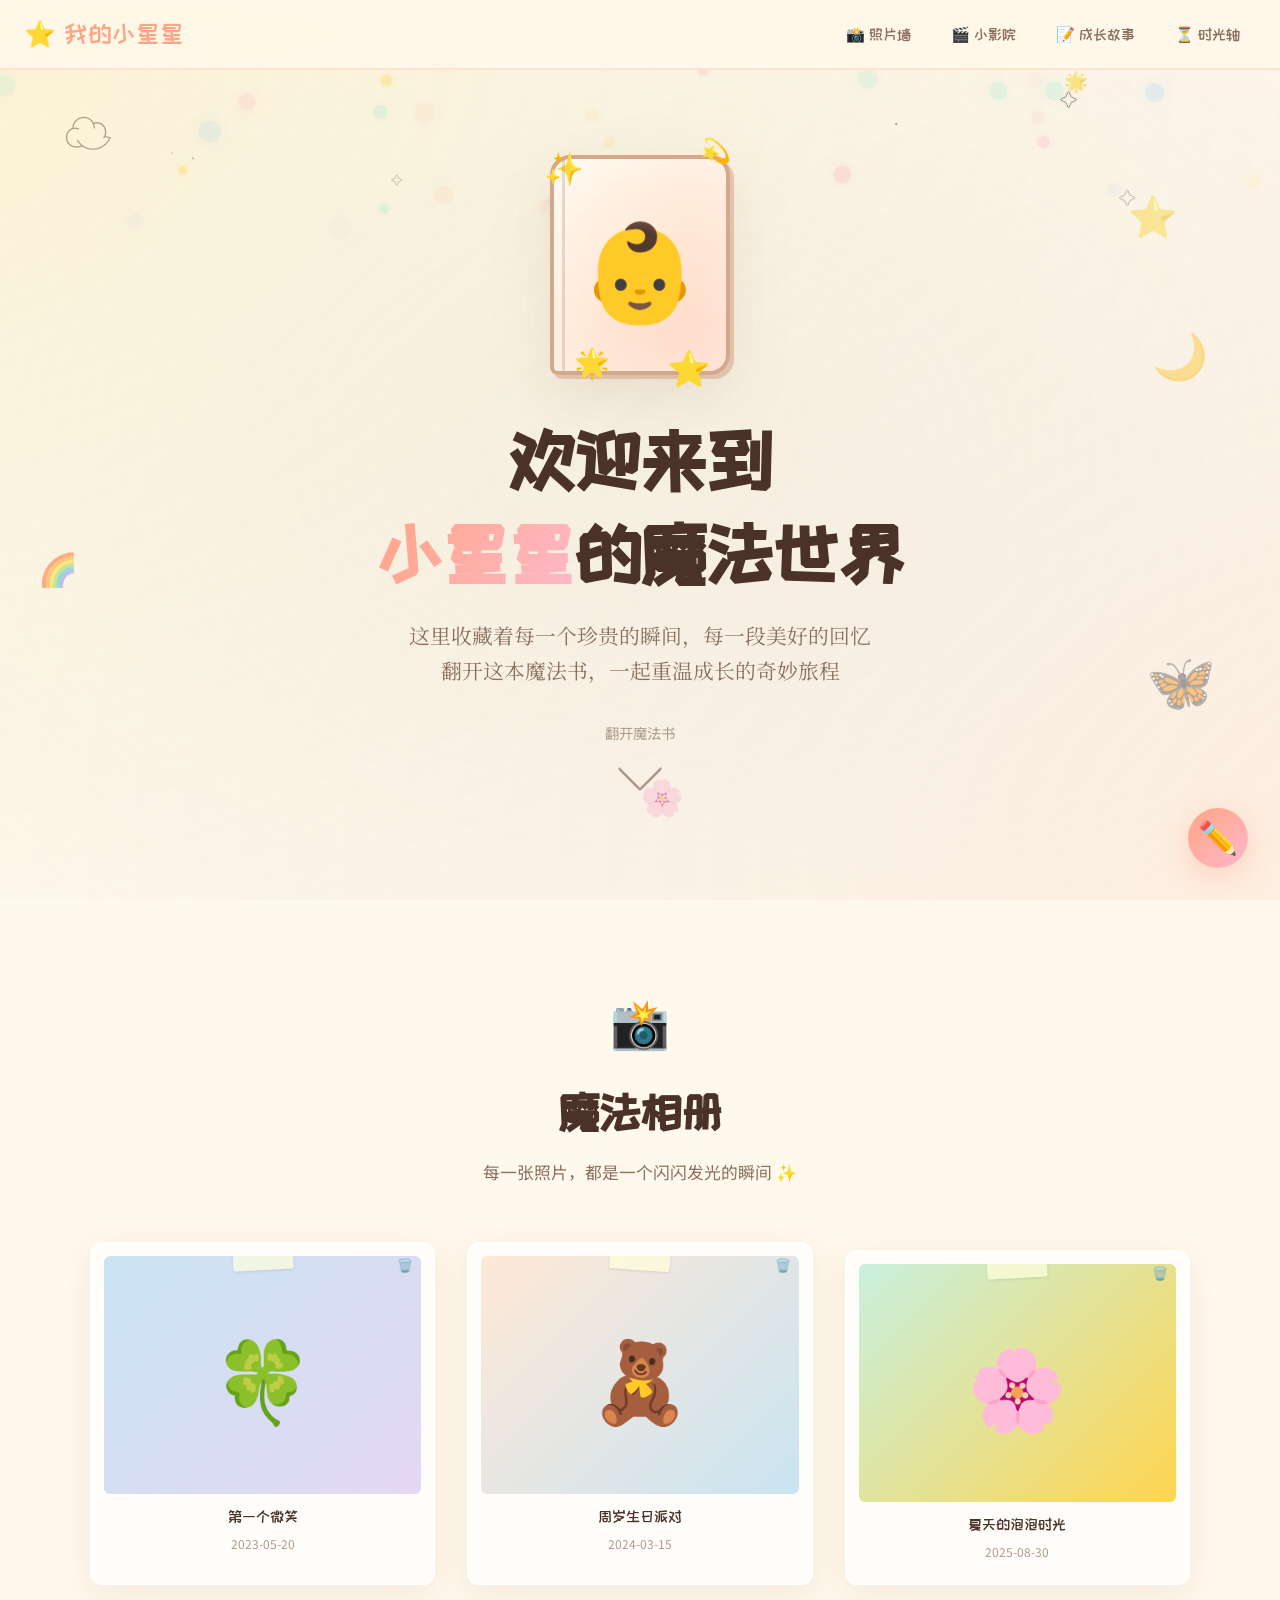
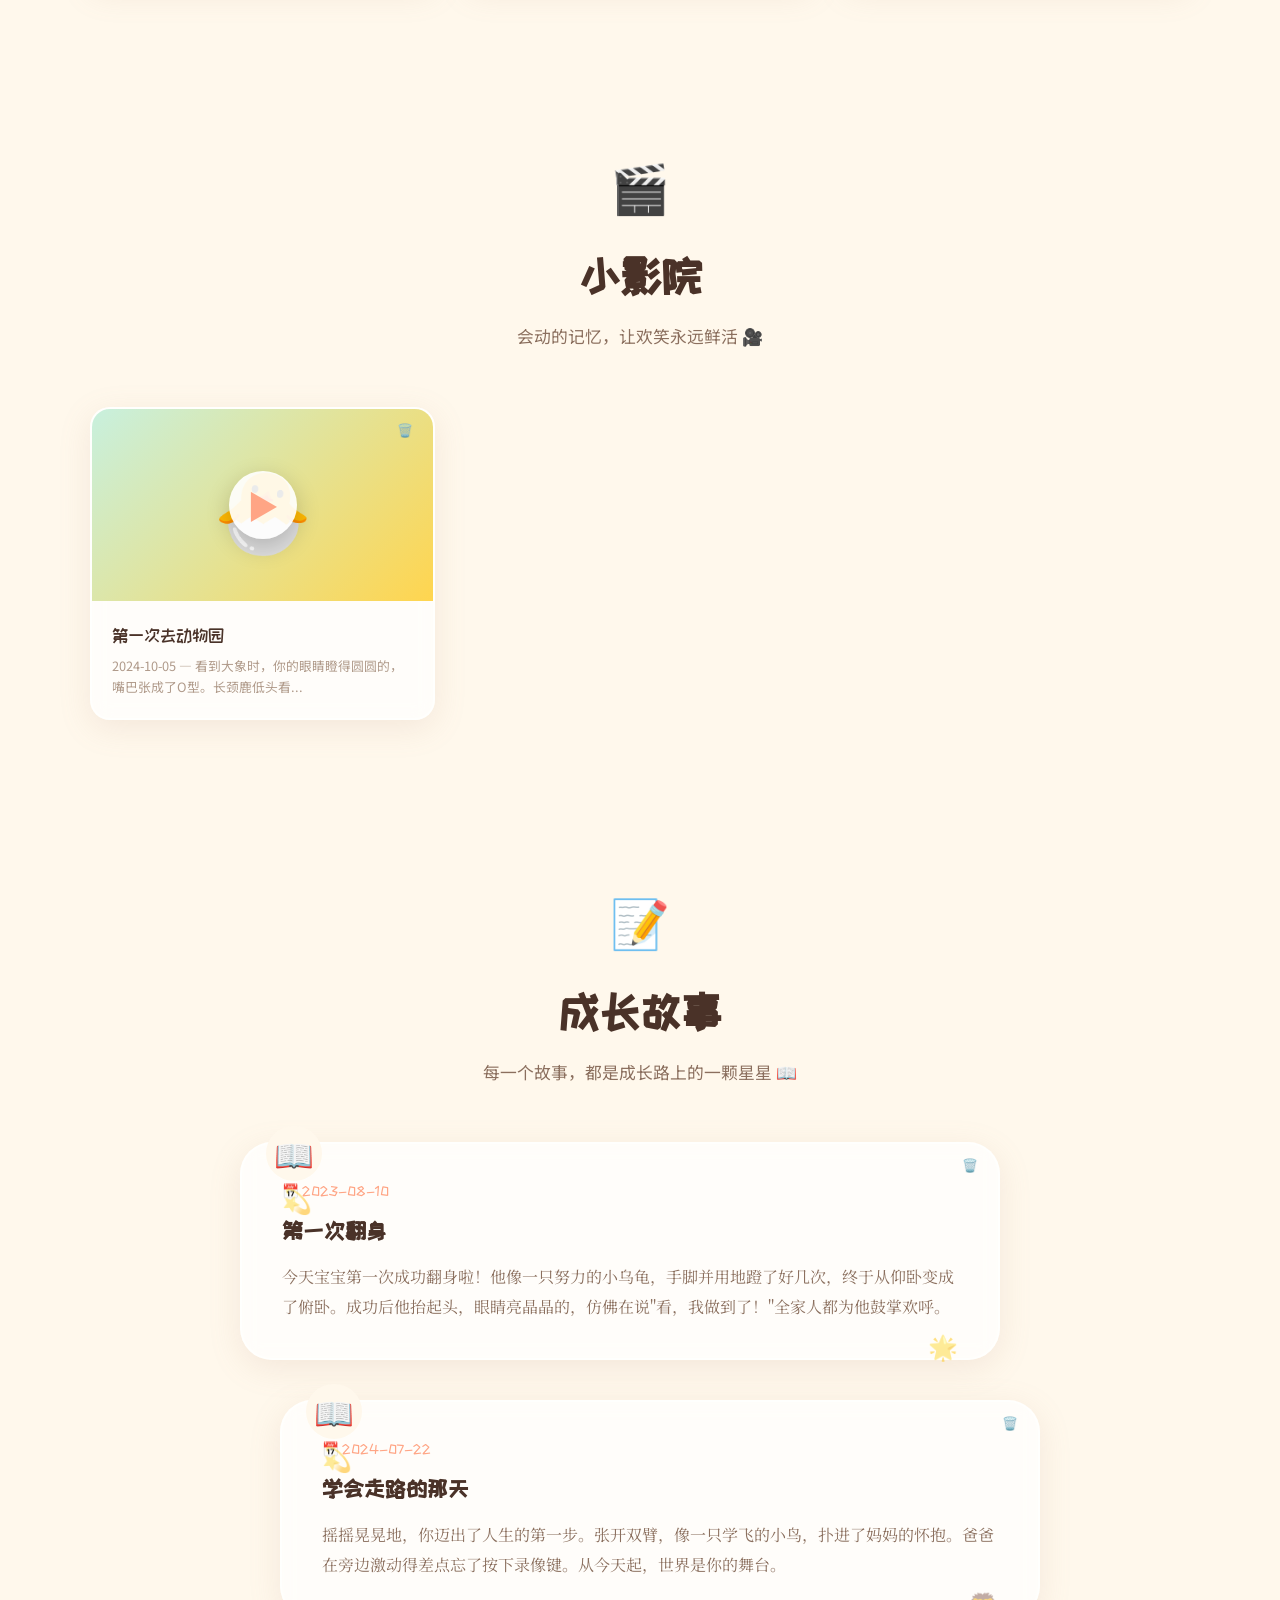
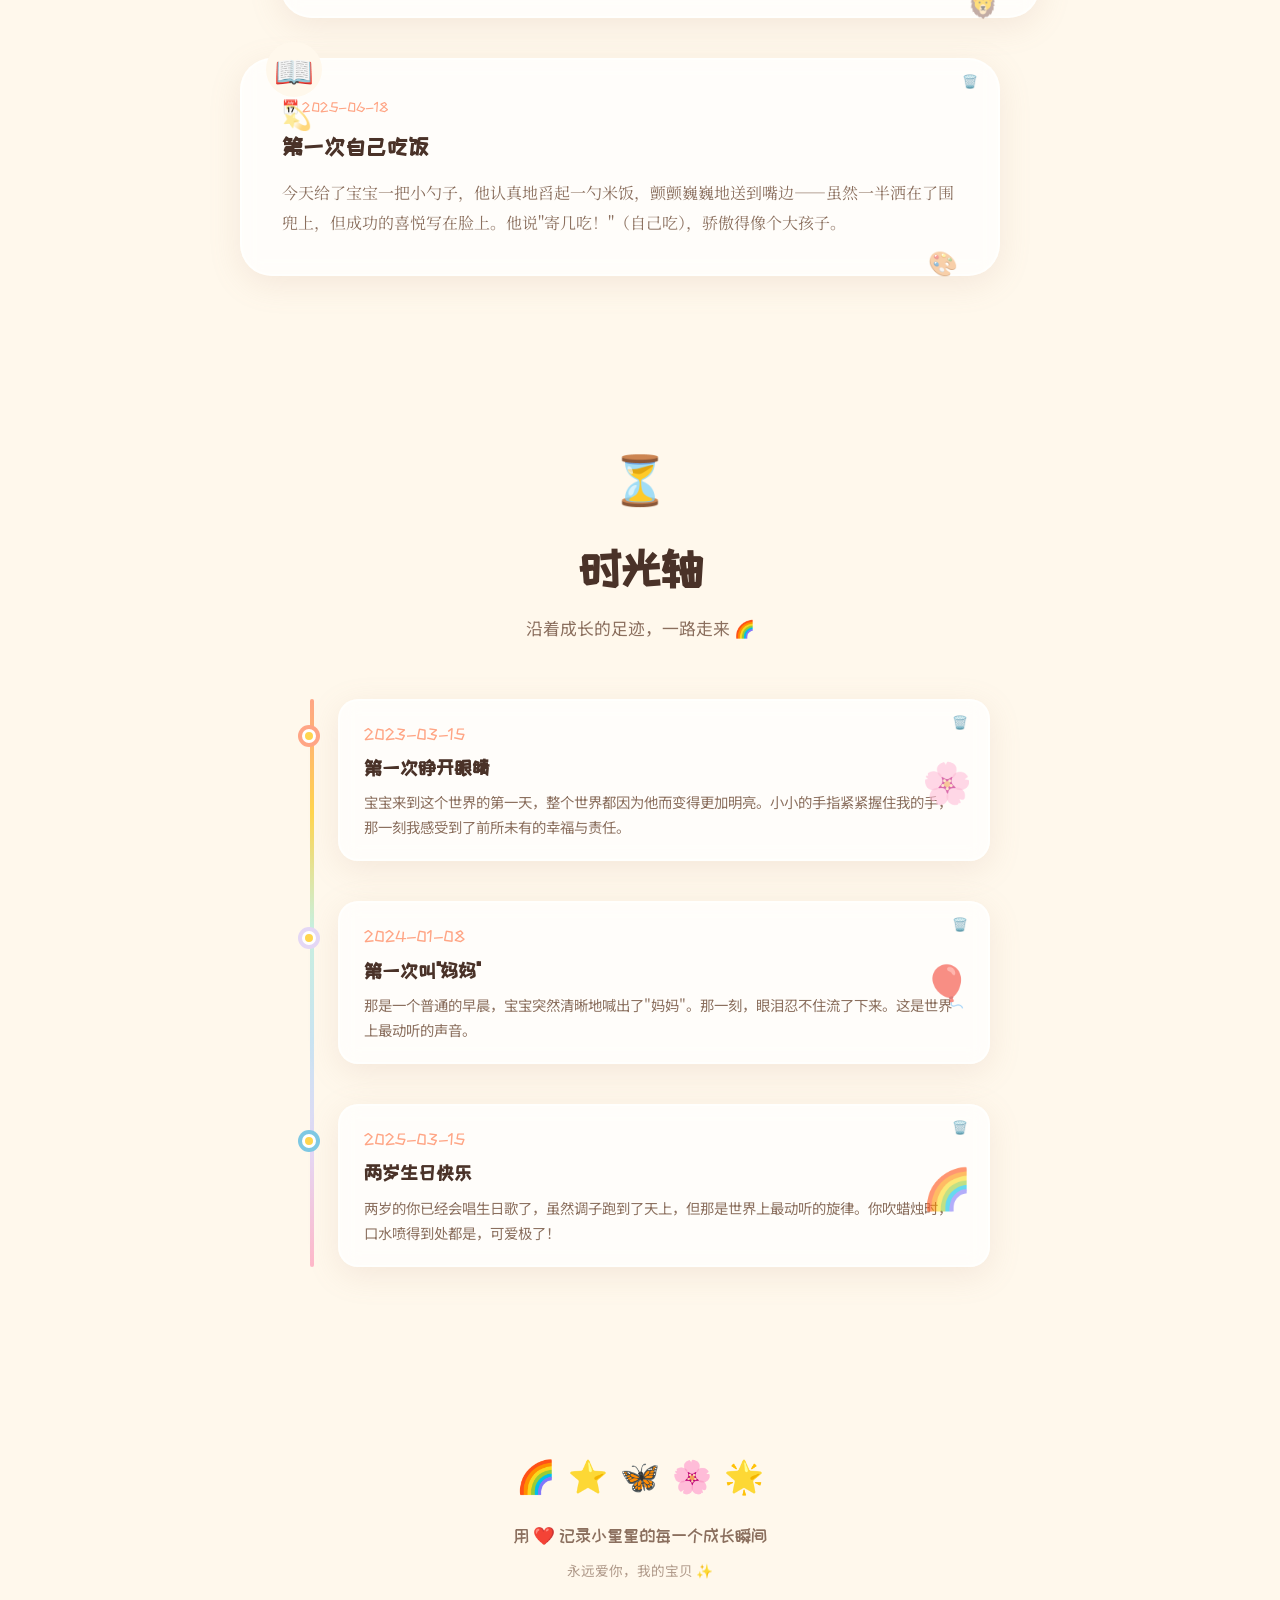
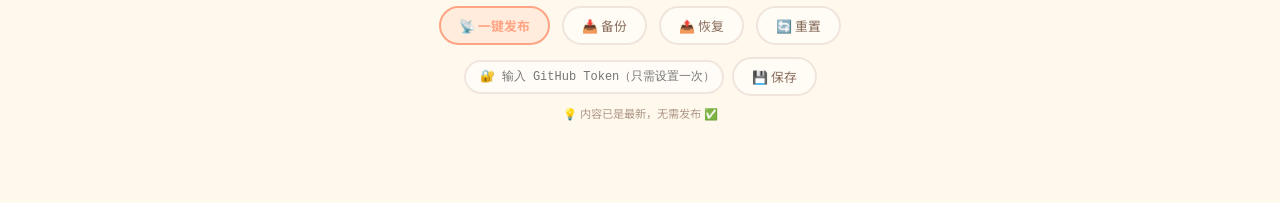
==== commit 988b0ae4: "📡 One-click auto-publish + fix deletion persistence - DELETE FIX: Deleted shared memories now stay d" ====
--- a/my-little-star.html
+++ b/my-little-star.html
@@ -1041,13 +1041,17 @@
   <p class="footer-text">用 ❤️ 记录小星星的每一个成长瞬间</p>
   <p class="footer-sub">永远爱你，我的宝贝 ✨</p>
   <div class="admin-tools">
-    <button class="btn-admin" id="publishBtn" title="生成更新后的共享数据文件，替换 memories-data.js 并 push 到 GitHub" style="background:rgba(255,165,133,0.15);border-color:var(--coral);color:var(--coral);font-weight:700;">📡 发布到网站</button>
+    <button class="btn-admin" id="publishBtn" title="一键自动提交到 GitHub，所有人立即看到最新内容" style="background:rgba(255,165,133,0.15);border-color:var(--coral);color:var(--coral);font-weight:700;">📡 一键发布</button>
     <button class="btn-admin" id="exportBtn" title="导出所有记忆为备份文件">📥 备份</button>
     <button class="btn-admin" id="importBtn" title="从备份文件恢复记忆">📤 恢复</button>
     <input type="file" id="importFile" accept=".json" style="display:none">
-    <button class="btn-admin" id="resetBtn" title="清除本地修改，恢复共享默认">🔄 重置</button>
+    <button class="btn-admin" id="resetBtn" title="清除所有本地修改">🔄 重置</button>
   </div>
-  <p style="font-size:0.7rem;color:var(--text-lighter);margin-top:8px;" id="dataHint">💡 <span id="localCount">0</span> 条本地记忆等待发布</p>
+  <div style="margin-top:12px;display:flex;justify-content:center;align-items:center;gap:8px;flex-wrap:wrap;">
+    <input type="password" id="tokenInput" placeholder="🔐 输入 GitHub Token（只需设置一次）" style="padding:8px 14px;border:2px solid rgba(180,140,120,0.2);border-radius:999px;font-size:0.75rem;width:260px;max-width:70vw;font-family:monospace;background:rgba(255,255,255,0.6);">
+    <button class="btn-admin" id="saveTokenBtn" title="保存 Token 到浏览器">💾 保存</button>
+  </div>
+  <p style="font-size:0.7rem;margin-top:8px;" id="localBadge">💡 加载中...</p>
 </footer>
 
 <!-- ➕ Add Memory Button -->
@@ -1101,217 +1105,162 @@
 
 <script>
 /* ============================================
-   🌟 DATA STORE — 双数据源：共享 + 本地
-   ============================================
-   共享记忆 (SHARED_MEMORIES)：来自 memories-data.js，所有人可见
-   本地记忆 (localStorage)：你自己添加的，只有你的浏览器可见
-   发布后本地记忆会合并到共享记忆中，变成所有人可见
-*/
-const STORAGE_KEY = 'myLittleStar_local_v3';
-
-// 加载共享记忆（来自 memories-data.js）+ 本地记忆（来自 localStorage）
+   🌟 DATA STORE — 删除不会复活 + 一键发布
+   ============================================ */
+var STORAGE_KEY = 'myls_local';
+var DELETED_KEY = 'myls_deleted';
+var TOKEN_KEY = 'myls_gh_token';
+
+function getDeletedIds() {
+  try { return JSON.parse(localStorage.getItem(DELETED_KEY)) || []; }
+  catch(e) { return []; }
+}
+function saveDeletedIds(ids) { localStorage.setItem(DELETED_KEY, JSON.stringify(ids)); }
+function markDeleted(id) {
+  var ids = getDeletedIds();
+  if (ids.indexOf(id) === -1) { ids.push(id); saveDeletedIds(ids); }
+}
+
 function loadMemories() {
-  const shared = (typeof SHARED_MEMORIES !== 'undefined' && Array.isArray(SHARED_MEMORIES))
-    ? SHARED_MEMORIES
-    : [];
-
-  let local = [];
-  try {
-    const raw = localStorage.getItem(STORAGE_KEY);
-    if (raw) {
-      const parsed = JSON.parse(raw);
-      if (Array.isArray(parsed)) local = parsed;
-    }
-  } catch(e) {}
-
-  // 合并：本地数据优先（相同ID用本地的），新ID直接加入
-  const merged = [...shared];
-  local.forEach(localMem => {
-    const idx = merged.findIndex(m => m.id === localMem.id);
-    if (idx >= 0) {
-      merged[idx] = localMem; // 本地版本覆盖共享版本
-    } else {
-      merged.unshift(localMem); // 新记忆插入最前面
-    }
+  var shared = (typeof SHARED_MEMORIES !== 'undefined' && Array.isArray(SHARED_MEMORIES)) ? SHARED_MEMORIES : [];
+  var deletedIds = getDeletedIds();
+  var local = [];
+  try { var raw = localStorage.getItem(STORAGE_KEY); if (raw) local = JSON.parse(raw); } catch(e) {}
+  var active = shared.filter(function(m) { return deletedIds.indexOf(m.id) === -1; });
+  local.forEach(function(localMem) {
+    var idx = -1;
+    for (var i = 0; i < active.length; i++) { if (active[i].id === localMem.id) { idx = i; break; } }
+    if (idx >= 0) { active[idx] = localMem; }
+    else { active.unshift(localMem); }
   });
-
-  return merged;
-}
-
-// 保存到本地（只保存用户添加/修改的记忆，不重复保存共享的）
-function saveLocal(localMemories) {
-  localStorage.setItem(STORAGE_KEY, JSON.stringify(localMemories));
-}
-
-// 获取纯本地记忆（用户自己添加或修改的）
+  return active;
+}
+
 function getLocalOnly() {
-  try {
-    const raw = localStorage.getItem(STORAGE_KEY);
-    return raw ? JSON.parse(raw) : [];
-  } catch(e) { return []; }
-}
-
-// 判断某条记忆是共享的还是本地的
-function isLocalMemory(id) {
-  return getLocalOnly().some(m => m.id === id);
-}
-
-// 获取共享记忆的 ID 列表
-function getSharedIds() {
-  if (typeof SHARED_MEMORIES === 'undefined' || !Array.isArray(SHARED_MEMORIES)) return [];
-  return SHARED_MEMORIES.map(m => m.id);
-}
-
-let memories = loadMemories();
-
-function saveMemoriesToLocal() {
-  // 只保存用户自己添加的（不在共享记忆中的，或者修改过的共享记忆）
-  const sharedIds = getSharedIds();
-  const localOnly = memories.filter(m => {
-    // 如果 ID 以 'u' 开头，是用户创建的 → 保存
-    if (m.id.startsWith('u')) return true;
-    // 如果 ID 在共享中，但内容被修改了 → 保存修改版
-    if (sharedIds.includes(m.id)) {
-      const shared = SHARED_MEMORIES.find(s => s.id === m.id);
-      if (shared && JSON.stringify(shared) !== JSON.stringify(m)) return true;
-      return false;
-    }
-    // 其他情况
-    return false;
-  });
-  saveLocal(localOnly);
-}
-
-/* ============================================
-   🎨 RENDER FUNCTIONS
-   ============================================ */
+  try { var raw = localStorage.getItem(STORAGE_KEY); return raw ? JSON.parse(raw) : []; }
+  catch(e) { return []; }
+}
+function saveLocal(arr) { localStorage.setItem(STORAGE_KEY, JSON.stringify(arr)); }
+
+var memories = loadMemories();
+
 function getPlaceholderBg(mem) {
-  const palettes = [
-    'linear-gradient(135deg, #FFE8D6, #C9E4F2)',
-    'linear-gradient(135deg, #E4D7F5, #FFB8C9)',
-    'linear-gradient(135deg, #C8F0DE, #FFD54F)',
-    'linear-gradient(135deg, #C9E4F2, #E4D7F5)',
-    'linear-gradient(135deg, #FFB8C9, #FFE8D6)',
-    'linear-gradient(135deg, #FFD54F, #C8F0DE)',
-  ];
-  const hash = mem.id.split('').reduce((a,c)=>a+c.charCodeAt(0),0);
+  var palettes = ['linear-gradient(135deg, #FFE8D6, #C9E4F2)','linear-gradient(135deg, #E4D7F5, #FFB8C9)','linear-gradient(135deg, #C8F0DE, #FFD54F)','linear-gradient(135deg, #C9E4F2, #E4D7F5)','linear-gradient(135deg, #FFB8C9, #FFE8D6)','linear-gradient(135deg, #FFD54F, #C8F0DE)'];
+  var hash = 0; for (var i = 0; i < mem.id.length; i++) { hash += mem.id.charCodeAt(i); }
   return palettes[hash % palettes.length];
 }
-
 function getPlaceholderEmoji(mem) {
-  const emojis = ['🌟','🎈','🧸','🦁','🐣','🌈','🎨','🚀','🌻','🍭','🦄','🎪','🐼','🎵','🌸','🍀'];
-  const hash = mem.id.split('').reduce((a,c)=>a+c.charCodeAt(0),0);
+  var emojis = ['🌟','🎈','🧸','🦁','🐣','🌈','🎨','🚀','🌻','🍭','🦄','🎪','🐼','🎵','🌸','🍀'];
+  var hash = 0; for (var i = 0; i < mem.id.length; i++) { hash += mem.id.charCodeAt(i); }
   return emojis[hash % emojis.length];
 }
 
 function renderPhotos() {
-  const wall = document.getElementById('photoWall');
-  const photos = memories.filter(m => m.type === 'photo');
+  var wall = document.getElementById('photoWall');
+  var photos = memories.filter(function(m) { return m.type === 'photo'; });
   if (!photos.length) {
-    wall.innerHTML = `<div class="empty-state"><span class="empty-state-emoji">📸</span><p class="empty-state-text">还没有照片呢</p><p>点击右下角的 ✏️ 按钮添加第一张照片吧～</p></div>`;
+    wall.innerHTML = '<div class="empty-state"><span class="empty-state-emoji">📸</span><p class="empty-state-text">还没有照片呢</p><p>点击右下角的 ✏️ 按钮添加第一张照片吧～</p></div>';
     return;
   }
-  wall.innerHTML = photos.map((p,i) => `
-    <div class="photo-card reveal reveal-delay-${(i%4)+1}" data-id="${p.id}">
-      <button class="btn-danger delete-memory-btn" data-id="${p.id}" title="删除">🗑️</button>
-      <div class="photo-card-img" onclick="openLightbox('${p.id}')">
-        <span class="photo-card-tape" aria-hidden="true"></span>
-        ${p.fileData
-          ? `<img src="${p.fileData}" alt="${p.title}" loading="lazy">`
-          : `<span style="background:${getPlaceholderBg(p)};width:100%;height:100%;display:flex;align-items:center;justify-content:center;font-size:5rem;">${getPlaceholderEmoji(p)}</span>`
-        }
-      </div>
-      <p class="photo-card-caption">${p.title}</p>
-      <p class="photo-card-date">${p.date}</p>
-    </div>
-  `).join('');
+  wall.innerHTML = photos.map(function(p, i) {
+    return '<div class="photo-card reveal reveal-delay-' + ((i%4)+1) + '" data-id="' + p.id + '">' +
+      '<button class="btn-danger delete-memory-btn" data-id="' + p.id + '" title="删除">🗑️</button>' +
+      '<div class="photo-card-img" onclick="openLightbox(\'' + p.id + '\')">' +
+      '<span class="photo-card-tape" aria-hidden="true"></span>' +
+      (p.fileData
+        ? '<img src="' + p.fileData + '" alt="' + p.title + '" loading="lazy">'
+        : '<span style="background:' + getPlaceholderBg(p) + ';width:100%;height:100%;display:flex;align-items:center;justify-content:center;font-size:5rem;">' + getPlaceholderEmoji(p) + '</span>'
+      ) +
+      '</div>' +
+      '<p class="photo-card-caption">' + p.title + '</p>' +
+      '<p class="photo-card-date">' + p.date + '</p>' +
+      '</div>';
+  }).join('');
 }
 
 function renderVideos() {
-  const grid = document.getElementById('videoGrid');
-  const videos = memories.filter(m => m.type === 'video');
+  var grid = document.getElementById('videoGrid');
+  var videos = memories.filter(function(m) { return m.type === 'video'; });
   if (!videos.length) {
-    grid.innerHTML = `<div class="empty-state"><span class="empty-state-emoji">🎬</span><p class="empty-state-text">还没有视频呢</p><p>点击右下角的 ✏️ 按钮添加第一个视频吧～</p></div>`;
+    grid.innerHTML = '<div class="empty-state"><span class="empty-state-emoji">🎬</span><p class="empty-state-text">还没有视频呢</p><p>点击右下角的 ✏️ 按钮添加第一个视频吧～</p></div>';
     return;
   }
-  grid.innerHTML = videos.map((v,i) => `
-    <div class="video-card reveal reveal-delay-${(i%4)+1}" data-id="${v.id}">
-      <button class="btn-danger delete-memory-btn" data-id="${v.id}" title="删除">🗑️</button>
-      <div class="video-thumb" onclick="playVideo('${v.id}')">
-        ${v.fileData
-          ? `<video src="${v.fileData}" muted preload="metadata"></video>`
-          : `<span style="background:${getPlaceholderBg(v)};width:100%;height:100%;display:flex;align-items:center;justify-content:center;font-size:5rem;">${getPlaceholderEmoji(v)}</span>`
-        }
-        <div class="video-play-btn">▶</div>
-      </div>
-      <div class="video-info">
-        <p class="video-title">${v.title}</p>
-        <p class="video-date">${v.date} ${v.desc ? '— '+v.desc.slice(0,30)+'...' : ''}</p>
-      </div>
-    </div>
-  `).join('');
+  grid.innerHTML = videos.map(function(v, i) {
+    return '<div class="video-card reveal reveal-delay-' + ((i%4)+1) + '" data-id="' + v.id + '">' +
+      '<button class="btn-danger delete-memory-btn" data-id="' + v.id + '" title="删除">🗑️</button>' +
+      '<div class="video-thumb" onclick="playVideo(\'' + v.id + '\')">' +
+      (v.fileData
+        ? '<video src="' + v.fileData + '" muted preload="metadata"></video>'
+        : '<span style="background:' + getPlaceholderBg(v) + ';width:100%;height:100%;display:flex;align-items:center;justify-content:center;font-size:5rem;">' + getPlaceholderEmoji(v) + '</span>'
+      ) +
+      '<div class="video-play-btn">▶</div>' +
+      '</div>' +
+      '<div class="video-info"><p class="video-title">' + v.title + '</p><p class="video-date">' + v.date + (v.desc ? ' — ' + v.desc.slice(0,30) + '...' : '') + '</p></div>' +
+      '</div>';
+  }).join('');
 }
 
 function renderStories() {
-  const container = document.getElementById('storiesContainer');
-  const stories = memories.filter(m => m.type === 'story');
+  var container = document.getElementById('storiesContainer');
+  var stories = memories.filter(function(m) { return m.type === 'story'; });
   if (!stories.length) {
-    container.innerHTML = `<div class="empty-state"><span class="empty-state-emoji">📝</span><p class="empty-state-text">还没有故事呢</p><p>点击右下角的 ✏️ 按钮写下第一个故事吧～</p></div>`;
+    container.innerHTML = '<div class="empty-state"><span class="empty-state-emoji">📝</span><p class="empty-state-text">还没有故事呢</p><p>点击右下角的 ✏️ 按钮写下第一个故事吧～</p></div>';
     return;
   }
-  container.innerHTML = stories.map((s,i) => `
-    <div class="story-card reveal reveal-delay-${(i%4)+1}" data-id="${s.id}">
-      <button class="btn-danger delete-memory-btn" data-id="${s.id}" title="删除">🗑️</button>
-      <span class="story-deco">${getPlaceholderEmoji(s)}</span>
-      <span class="story-deco">💫</span>
-      <div class="story-date">📅 ${s.date}</div>
-      <h3 class="story-title">${s.title}</h3>
-      <p class="story-body">${s.desc}</p>
-    </div>
-  `).join('');
+  container.innerHTML = stories.map(function(s, i) {
+    return '<div class="story-card reveal reveal-delay-' + ((i%4)+1) + '" data-id="' + s.id + '">' +
+      '<button class="btn-danger delete-memory-btn" data-id="' + s.id + '" title="删除">🗑️</button>' +
+      '<span class="story-deco">' + getPlaceholderEmoji(s) + '</span><span class="story-deco">💫</span>' +
+      '<div class="story-date">📅 ' + s.date + '</div>' +
+      '<h3 class="story-title">' + s.title + '</h3>' +
+      '<p class="story-body">' + s.desc + '</p>' +
+      '</div>';
+  }).join('');
 }
 
 function renderTimeline() {
-  const container = document.getElementById('timelineContainer');
-  const milestones = memories.filter(m => m.type === 'milestone').sort((a,b) => new Date(a.date) - new Date(b.date));
+  var container = document.getElementById('timelineContainer');
+  var milestones = memories.filter(function(m) { return m.type === 'milestone'; }).sort(function(a,b) { return new Date(a.date) - new Date(b.date); });
   if (!milestones.length) {
-    container.innerHTML = `<div class="empty-state"><span class="empty-state-emoji">⏳</span><p class="empty-state-text">还没有里程碑呢</p><p>点击右下角的 ✏️ 按钮添加第一个里程碑吧～</p></div>`;
+    container.innerHTML = '<div class="empty-state"><span class="empty-state-emoji">⏳</span><p class="empty-state-text">还没有里程碑呢</p><p>点击右下角的 ✏️ 按钮添加第一个里程碑吧～</p></div>';
     return;
   }
-  container.innerHTML = milestones.map((m,i) => `
-    <div class="timeline-item reveal reveal-delay-${(i%4)+1}" data-id="${m.id}">
-      <button class="btn-danger delete-memory-btn" data-id="${m.id}" title="删除">🗑️</button>
-      <span class="timeline-emoji">${getPlaceholderEmoji(m)}</span>
-      <div class="timeline-date">${m.date}</div>
-      <h3 class="timeline-title">${m.title}</h3>
-      <p class="timeline-desc">${m.desc}</p>
-    </div>
-  `).join('');
+  container.innerHTML = milestones.map(function(m, i) {
+    return '<div class="timeline-item reveal reveal-delay-' + ((i%4)+1) + '" data-id="' + m.id + '">' +
+      '<button class="btn-danger delete-memory-btn" data-id="' + m.id + '" title="删除">🗑️</button>' +
+      '<span class="timeline-emoji">' + getPlaceholderEmoji(m) + '</span>' +
+      '<div class="timeline-date">' + m.date + '</div>' +
+      '<h3 class="timeline-title">' + m.title + '</h3>' +
+      '<p class="timeline-desc">' + m.desc + '</p>' +
+      '</div>';
+  }).join('');
 }
 
 function renderAll() {
-  renderPhotos();
-  renderVideos();
-  renderStories();
-  renderTimeline();
+  renderPhotos(); renderVideos(); renderStories(); renderTimeline();
   attachDeleteHandlers();
-  setTimeout(() => observeRevealElements(), 100);
-}
-
-/* ============================================
-   🗑️ DELETE
+  updateLocalBadge();
+  setTimeout(function() { observeRevealElements(); }, 100);
+}
+
+/* ============================================
+   🗑️ DELETE — 彻底修复
    ============================================ */
 function attachDeleteHandlers() {
-  document.querySelectorAll('.delete-memory-btn').forEach(btn => {
-    btn.addEventListener('click', e => {
+  document.querySelectorAll('.delete-memory-btn').forEach(function(btn) {
+    btn.addEventListener('click', function(e) {
       e.stopPropagation();
-      if (confirm('确定要删除这条记忆吗？这个操作不能撤销哦～ 🥺')) {
-        memories = memories.filter(m => m.id !== btn.dataset.id);
-        saveMemoriesToLocal();
-        renderAll();
-        updateLocalCount();
-        spawnSparkles(btn);
+      if (!confirm('确定要删除这条记忆吗？')) return;
+      var id = btn.dataset.id;
+      var sharedIds = (typeof SHARED_MEMORIES !== 'undefined' && Array.isArray(SHARED_MEMORIES)) ? SHARED_MEMORIES.map(function(m){return m.id;}) : [];
+      if (sharedIds.indexOf(id) !== -1) {
+        markDeleted(id);
       }
+      memories = memories.filter(function(m) { return m.id !== id; });
+      var local = getLocalOnly().filter(function(m) { return m.id !== id; });
+      saveLocal(local);
+      renderAll();
+      spawnSparkles(btn);
     });
   });
 }
@@ -1320,67 +1269,58 @@
    🖼️ LIGHTBOX & VIDEO
    ============================================ */
 function openLightbox(id) {
-  const mem = memories.find(m => m.id === id);
+  var mem = memories.find(function(m) { return m.id === id; });
   if (!mem || !mem.fileData) return;
-  const img = document.getElementById('lightboxImg');
-  img.src = mem.fileData;
-  img.alt = mem.title;
+  document.getElementById('lightboxImg').src = mem.fileData;
+  document.getElementById('lightboxImg').alt = mem.title;
   document.getElementById('lightbox').classList.add('active');
   document.body.style.overflow = 'hidden';
 }
-
 function closeLightbox() {
   document.getElementById('lightbox').classList.remove('active');
   document.body.style.overflow = '';
 }
-
 document.getElementById('lightbox').addEventListener('click', function(e) {
   if (e.target === this || e.target.classList.contains('lightbox-close')) closeLightbox();
 });
 document.getElementById('lightboxClose').addEventListener('click', closeLightbox);
-document.addEventListener('keydown', e => { if (e.key==='Escape') closeLightbox(); });
+document.addEventListener('keydown', function(e) { if (e.key === 'Escape') closeLightbox(); });
 
 function playVideo(id) {
-  const mem = memories.find(m => m.id === id);
+  var mem = memories.find(function(m) { return m.id === id; });
   if (!mem) return;
-  const card = document.querySelector(`.video-card[data-id="${id}"]`);
+  var card = document.querySelector('.video-card[data-id="' + id + '"]');
   if (!card) return;
-  const thumb = card.querySelector('.video-thumb');
-  const existingVideo = thumb.querySelector('video');
-  if (existingVideo && existingVideo.src && !existingVideo.src.endsWith('/')) {
-    if (existingVideo.paused) { existingVideo.play(); thumb.querySelector('.video-play-btn').style.opacity='0'; }
-    else { existingVideo.pause(); thumb.querySelector('.video-play-btn').style.opacity='1'; }
-    return;
-  }
+  var thumb = card.querySelector('.video-thumb');
   if (mem.fileData) {
-    thumb.innerHTML = `<video src="${mem.fileData}" controls autoplay style="width:100%;height:100%;object-fit:cover;"></video>`;
+    thumb.innerHTML = '<video src="' + mem.fileData + '" controls autoplay style="width:100%;height:100%;object-fit:cover;"></video>';
   } else {
     spawnSparkles(thumb.querySelector('.video-play-btn'));
   }
 }
 
 /* ============================================
-   ✨ SPARKLE EFFECT
+   ✨ SPARKLE
    ============================================ */
 function spawnSparkles(element) {
-  const rect = element.getBoundingClientRect();
-  const cx = rect.left + rect.width/2, cy = rect.top + rect.height/2;
-  const emojis = ['✨','⭐','💫','🌟','💖','🎀','🦋','🌸'];
-  for (let i=0; i<12; i++) {
-    const s = document.createElement('span');
+  var rect = element.getBoundingClientRect();
+  var cx = rect.left + rect.width/2, cy = rect.top + rect.height/2;
+  var emojis = ['✨','⭐','💫','🌟','💖','🎀','🦋','🌸'];
+  for (var i = 0; i < 12; i++) {
+    var s = document.createElement('span');
     s.textContent = emojis[Math.floor(Math.random()*emojis.length)];
-    s.style.cssText = `position:fixed;left:${cx}px;top:${cy}px;font-size:${1+Math.random()*1.5}rem;pointer-events:none;z-index:9999;--sx:${(Math.random()-0.5)*200}px;--sy:${(Math.random()-0.5)*200}px;animation:sparklePoof 0.8s ease-out forwards;animation-delay:${Math.random()*0.2}s;`;
+    s.style.cssText = 'position:fixed;left:' + cx + 'px;top:' + cy + 'px;font-size:' + (1+Math.random()*1.5) + 'rem;pointer-events:none;z-index:9999;--sx:' + ((Math.random()-0.5)*200) + 'px;--sy:' + ((Math.random()-0.5)*200) + 'px;animation:sparklePoof 0.8s ease-out forwards;animation-delay:' + (Math.random()*0.2) + 's;';
     document.body.appendChild(s);
-    setTimeout(()=>s.remove(),1000);
+    setTimeout(function() { s.remove(); }, 1000);
   }
 }
 
 /* ============================================
    📋 MODAL
    ============================================ */
-const modalOverlay = document.getElementById('modalOverlay');
-const memoryForm = document.getElementById('memoryForm');
-const memType = document.getElementById('memType');
+var modalOverlay = document.getElementById('modalOverlay');
+var memoryForm = document.getElementById('memoryForm');
+var memType = document.getElementById('memType');
 
 function openModal() {
   modalOverlay.classList.add('active');
@@ -1390,50 +1330,44 @@
   memoryForm._fileData = null;
   updateFormForType();
 }
-
 function closeModalFn() {
   modalOverlay.classList.remove('active');
   document.body.style.overflow = '';
 }
-
 document.getElementById('addMemoryBtn').addEventListener('click', openModal);
 document.getElementById('modalClose').addEventListener('click', closeModalFn);
-modalOverlay.addEventListener('click', e => { if (e.target===modalOverlay) closeModalFn(); });
-document.addEventListener('keydown', e => { if (e.key==='Escape'&&modalOverlay.classList.contains('active')) closeModalFn(); });
-
+modalOverlay.addEventListener('click', function(e) { if (e.target === modalOverlay) closeModalFn(); });
+document.addEventListener('keydown', function(e) { if (e.key === 'Escape' && modalOverlay.classList.contains('active')) closeModalFn(); });
 memType.addEventListener('change', updateFormForType);
 
 function updateFormForType() {
-  const type = memType.value;
-  const fileGroup = document.getElementById('fileGroup');
-  const descGroup = document.getElementById('descGroup');
-  const descEl = document.getElementById('memDesc');
-  if (type==='photo'||type==='video') {
-    fileGroup.style.display='block';
-    descGroup.style.display='block';
+  var type = memType.value;
+  var fg = document.getElementById('fileGroup');
+  var dg = document.getElementById('descGroup');
+  var descEl = document.getElementById('memDesc');
+  if (type === 'photo' || type === 'video') {
+    fg.style.display = 'block'; dg.style.display = 'block';
     descEl.required = false;
-    document.getElementById('fileLabelText').textContent = type==='photo'?'📁 点击选择照片文件':'📁 点击选择视频文件';
-    document.getElementById('memFile').accept = type==='photo'?'image/*':'video/*';
-  } else if (type==='story') {
-    fileGroup.style.display='none';
-    descGroup.style.display='block';
+    document.getElementById('fileLabelText').textContent = type === 'photo' ? '📁 点击选择照片文件' : '📁 点击选择视频文件';
+    document.getElementById('memFile').accept = type === 'photo' ? 'image/*' : 'video/*';
+  } else if (type === 'story') {
+    fg.style.display = 'none'; dg.style.display = 'block';
     descEl.required = true;
   } else {
-    fileGroup.style.display='none';
-    descGroup.style.display='block';
+    fg.style.display = 'none'; dg.style.display = 'block';
     descEl.required = false;
   }
 }
 
 document.getElementById('memFile').addEventListener('change', function(e) {
-  const file = e.target.files[0];
-  const preview = document.getElementById('filePreview');
+  var file = e.target.files[0];
+  var preview = document.getElementById('filePreview');
   preview.innerHTML = '';
   if (!file) return;
-  const reader = new FileReader();
+  var reader = new FileReader();
   reader.onload = function(ev) {
-    if (file.type.startsWith('image/')) preview.innerHTML = `<img src="${ev.target.result}" alt="预览">`;
-    else if (file.type.startsWith('video/')) preview.innerHTML = `<video src="${ev.target.result}" muted></video>`;
+    if (file.type.startsWith('image/')) preview.innerHTML = '<img src="' + ev.target.result + '" alt="预览">';
+    else if (file.type.startsWith('video/')) preview.innerHTML = '<video src="' + ev.target.result + '" muted></video>';
     memoryForm._fileData = ev.target.result;
   };
   reader.readAsDataURL(file);
@@ -1441,240 +1375,288 @@
 
 memoryForm.addEventListener('submit', function(e) {
   e.preventDefault();
-  const type = memType.value;
-  const title = document.getElementById('memTitle').value.trim();
-  const date = document.getElementById('memDate').value;
-  const desc = document.getElementById('memDesc').value.trim();
-  const fileData = memoryForm._fileData || null;
-  if (!title||!date) return;
-
-  const newMemory = {
-    id: 'u'+Date.now().toString(36)+Math.random().toString(36).slice(2,6),
-    type, title, date, desc, fileData,
+  var type = memType.value;
+  var title = document.getElementById('memTitle').value.trim();
+  var date = document.getElementById('memDate').value;
+  var desc = document.getElementById('memDesc').value.trim();
+  var fileData = memoryForm._fileData || null;
+  if (!title || !date) return;
+
+  var newMemory = {
+    id: 'u' + Date.now().toString(36) + Math.random().toString(36).slice(2,6),
+    type: type, title: title, date: date, desc: desc, fileData: fileData
   };
   memories.unshift(newMemory);
-  saveMemoriesToLocal();
+  var local = getLocalOnly();
+  local.unshift(newMemory);
+  saveLocal(local);
   renderAll();
-  updateLocalCount();
   closeModalFn();
   spawnSparkles(document.getElementById('addMemoryBtn'));
 
-  const sectionMap = { photo:'photos', video:'videos', story:'stories', milestone:'timeline' };
-  const targetId = sectionMap[type];
-  if (targetId) setTimeout(()=>document.getElementById(targetId).scrollIntoView({behavior:'smooth',block:'start'}),400);
+  var sectionMap = { photo:'photos', video:'videos', story:'stories', milestone:'timeline' };
+  var targetId = sectionMap[type];
+  if (targetId) setTimeout(function() { document.getElementById(targetId).scrollIntoView({behavior:'smooth',block:'start'}); }, 400);
 });
 
 /* ============================================
-   📡 发布 / 导出 / 导入 / 重置
-   ============================================ */
-
-// 📡 核心功能：发布到网站
-document.getElementById('publishBtn').addEventListener('click', () => {
-  const allMemories = loadMemories();
-  const totalSize = new Blob([JSON.stringify(allMemories)]).size;
-  const sizeMB = (totalSize / 1024 / 1024).toFixed(2);
-
-  let warning = '';
-  if (parseFloat(sizeMB) > 5) {
-    warning = '\n\n⚠️ 数据文件约 ' + sizeMB + ' MB，包含照片/视频时会比较大。';
-  }
-
-  if (!confirm('📡 发布 ' + allMemories.length + ' 条记忆到网站！\n\n📦 文件大小：约 ' + sizeMB + ' MB' + warning + '\n\n发布后会下载一个新文件，你需要：\n1. 替换 docs/memories-data.js\n2. 提交并推送到 GitHub\n\n确定生成发布文件吗？')) {
+   🔐 TOKEN 管理
+   ============================================ */
+function getToken() { return localStorage.getItem(TOKEN_KEY) || ''; }
+function saveToken(t) { localStorage.setItem(TOKEN_KEY, t); }
+
+document.getElementById('saveTokenBtn').addEventListener('click', function() {
+  var t = document.getElementById('tokenInput').value.trim();
+  if (!t) { alert('请先粘贴 GitHub Token！'); return; }
+  saveToken(t);
+  spawnSparkles(document.getElementById('saveTokenBtn'));
+  alert('✅ Token 已保存！\n\n现在可以点击「📡 一键发布」了。\nToken 只存在你的浏览器中，绝对安全。');
+});
+
+var savedToken = getToken();
+if (savedToken) document.getElementById('tokenInput').value = savedToken;
+
+/* ============================================
+   📡 一键发布 — 自动提交到 GitHub
+   ============================================ */
+document.getElementById('publishBtn').addEventListener('click', function() {
+  var token = getToken();
+  if (!token) {
+    alert('🔐 首次使用需要设置 GitHub Token：\n\n1. 打开 https://github.com/settings/tokens\n2. 点击「Generate new token (classic)」\n3. 勾选 repo 权限\n4. 生成后复制粘贴到下方输入框\n5. 点击「💾 保存」\n\nToken 只保存在你的浏览器中。');
+    document.getElementById('tokenInput').focus();
     return;
   }
-
-  const jsContent = '/**\n * 🌟 共享记忆数据 — 更新于 ' + new Date().toLocaleString('zh-CN') + '\n * 共 ' + allMemories.length + ' 条记忆\n */\nconst SHARED_MEMORIES = ' + JSON.stringify(allMemories, null, 2) + ';\n';
-
-  const blob = new Blob([jsContent], {type:'application/javascript'});
-  const url = URL.createObjectURL(blob);
-  const a = document.createElement('a');
+  var totalChanges = getLocalOnly().length + getDeletedIds().length;
+  var msg = totalChanges > 0
+    ? '📡 确认一键发布？\n\n新增/修改 ' + getLocalOnly().length + ' 条 + 删除 ' + getDeletedIds().length + ' 条\n共 ' + memories.length + ' 条记忆将更新到网站\n\n所有人将立即看到最新内容！'
+    : '📡 当前没有待发布的修改。\n\n当前共 ' + memories.length + ' 条记忆。\n\n确定要重新发布吗？';
+  if (!confirm(msg)) return;
+  doPublish(token);
+});
+
+function doPublish(token) {
+  var btn = document.getElementById('publishBtn');
+  var origText = btn.textContent;
+  btn.textContent = '⏳ 发布中...';
+  btn.disabled = true;
+
+  var allMemories = loadMemories();
+  var jsContent = '/**\n * 🌟 共享记忆数据 — 自动发布于 ' + new Date().toLocaleString('zh-CN') + '\n * 共 ' + allMemories.length + ' 条记忆\n */\nconst SHARED_MEMORIES = ' + JSON.stringify(allMemories, null, 2) + ';\n';
+
+  var owner = 'liangboss6';
+  var repo = 'GitHub-Chinese-Top-Charts';
+  var path = 'docs/memories-data.js';
+
+  var xhr = new XMLHttpRequest();
+  xhr.open('GET', 'https://api.github.com/repos/' + owner + '/' + repo + '/contents/' + path, true);
+  xhr.setRequestHeader('Authorization', 'token ' + token);
+  xhr.setRequestHeader('Accept', 'application/vnd.github.v3+json');
+  xhr.onload = function() {
+    if (xhr.status !== 200) {
+      btn.textContent = origText; btn.disabled = false;
+      alert('❌ 获取文件信息失败 (' + xhr.status + ')\n请检查 Token 是否正确。');
+      return;
+    }
+    var data = JSON.parse(xhr.responseText);
+    var sha = data.sha;
+
+    var putXhr = new XMLHttpRequest();
+    putXhr.open('PUT', 'https://api.github.com/repos/' + owner + '/' + repo + '/contents/' + path, true);
+    putXhr.setRequestHeader('Authorization', 'token ' + token);
+    putXhr.setRequestHeader('Accept', 'application/vnd.github.v3+json');
+    putXhr.setRequestHeader('Content-Type', 'application/json');
+    putXhr.onload = function() {
+      btn.textContent = origText; btn.disabled = false;
+      if (putXhr.status === 200 || putXhr.status === 201) {
+        localStorage.removeItem(STORAGE_KEY);
+        localStorage.removeItem(DELETED_KEY);
+        memories = loadMemories();
+        renderAll();
+        spawnSparkles(btn);
+        alert('✅ 发布成功！\n\n🌐 约 30 秒后刷新网站即可看到最新内容。\n\n已删除的内容已永久清除，不会再出现。');
+      } else {
+        try {
+          var err = JSON.parse(putXhr.responseText);
+          alert('❌ 发布失败：' + (err.message || '未知错误') + '\n\n请检查 Token 是否有 repo 权限。');
+        } catch(e2) {
+          alert('❌ 发布失败 (' + putXhr.status + ')\n请检查 Token 是否正确。');
+        }
+      }
+    };
+    putXhr.onerror = function() {
+      btn.textContent = origText; btn.disabled = false;
+      alert('❌ 网络错误，请检查网络连接后重试。');
+    };
+    var body = JSON.stringify({
+      message: '📡 自动发布：' + allMemories.length + ' 条记忆',
+      content: btoa(unescape(encodeURIComponent(jsContent))),
+      sha: sha,
+      branch: 'master'
+    });
+    putXhr.send(body);
+  };
+  xhr.onerror = function() {
+    btn.textContent = origText; btn.disabled = false;
+    alert('❌ 网络错误，请检查网络连接后重试。');
+  };
+  xhr.send();
+}
+
+/* ============================================
+   📥📤 备份/恢复/重置
+   ============================================ */
+document.getElementById('exportBtn').addEventListener('click', function() {
+  var all = loadMemories();
+  var blob = new Blob([JSON.stringify(all, null, 2)], {type:'application/json'});
+  var url = URL.createObjectURL(blob);
+  var a = document.createElement('a');
   a.href = url;
-  a.download = 'memories-data.js';
-  a.click();
-  URL.revokeObjectURL(url);
-
-  spawnSparkles(document.getElementById('publishBtn'));
-
-  setTimeout(() => {
-    alert('✅ 发布文件已生成！\n\n📋 接下来：\n\n1️⃣ 打开 GitHub 仓库的 docs/ 目录\n2️⃣ 上传刚下载的 memories-data.js 替换旧文件\n3️⃣ 提交并推送\n\n🌐 推送后约30秒，所有人都能看到新内容！');
-  }, 500);
-});
-
-// 📥 完整备份
-document.getElementById('exportBtn').addEventListener('click', () => {
-  const allMemories = loadMemories();
-  const blob = new Blob([JSON.stringify(allMemories, null, 2)], {type:'application/json'});
-  const url = URL.createObjectURL(blob);
-  const a = document.createElement('a');
-  a.href = url;
-  a.download = '小星星完整备份_' + new Date().toISOString().slice(0,10) + '.json';
+  a.download = '小星星备份_' + new Date().toISOString().slice(0,10) + '.json';
   a.click();
   URL.revokeObjectURL(url);
   spawnSparkles(document.getElementById('exportBtn'));
 });
 
-// 📤 从备份恢复
-document.getElementById('importBtn').addEventListener('click', () => {
+document.getElementById('importBtn').addEventListener('click', function() {
   document.getElementById('importFile').click();
 });
 
 document.getElementById('importFile').addEventListener('change', function(e) {
-  const file = e.target.files[0];
+  var file = e.target.files[0];
   if (!file) return;
-  const reader = new FileReader();
+  var reader = new FileReader();
   reader.onload = function(ev) {
     try {
-      const data = JSON.parse(ev.target.result);
-      if (!Array.isArray(data)) throw new Error('格式不正确');
-      const sharedIds = getSharedIds();
-      const localData = data.filter(m => m.id.startsWith('u') || !sharedIds.includes(m.id));
-      if (confirm('即将恢复 ' + localData.length + ' 条本地记忆。\n当前本地数据将被替换，确定继续吗？')) {
-        saveLocal(localData);
+      var data = JSON.parse(ev.target.result);
+      if (!Array.isArray(data)) throw new Error('格式不对');
+      if (confirm('即将导入 ' + data.length + ' 条记忆。当前所有本地修改和删除记录将被清除，确定继续吗？')) {
+        localStorage.removeItem(DELETED_KEY);
+        saveLocal(data);
         memories = loadMemories();
         renderAll();
-        updateLocalCount();
         spawnSparkles(document.getElementById('importBtn'));
       }
-    } catch(err) {
-      alert('❌ 文件格式不正确，请选择之前导出的 .json 备份文件。');
-    }
+    } catch(err) { alert('❌ 文件格式不正确。'); }
   };
   reader.readAsText(file);
   this.value = '';
 });
 
-// 🔄 重置本地数据
-document.getElementById('resetBtn').addEventListener('click', () => {
-  if (confirm('确定要清除所有本地修改吗？\n\n这将删除你添加的所有记忆和修改。\n共享记忆不会受影响。')) {
+document.getElementById('resetBtn').addEventListener('click', function() {
+  if (confirm('确定要清除所有本地数据吗？\n\n这将：\n• 清除你添加的所有记忆\n• 清除所有删除标记\n• 恢复为网站默认内容')) {
     localStorage.removeItem(STORAGE_KEY);
+    localStorage.removeItem(DELETED_KEY);
     memories = loadMemories();
     renderAll();
-    updateLocalCount();
     spawnSparkles(document.getElementById('resetBtn'));
-    alert('🔄 已清除本地数据。共享记忆保持不变。');
   }
 });
 
-// 更新本地记忆计数
-function updateLocalCount() {
-  const local = getLocalOnly();
-  const el = document.getElementById('localCount');
-  if (el) el.textContent = local.length;
-  const hint = document.getElementById('dataHint');
-  if (!hint) return;
-  if (local.length > 0) {
-    hint.style.color = 'var(--coral)';
-    hint.innerHTML = '💡 <span id="localCount">' + local.length + '</span> 条本地记忆等待<a href="javascript:void(0)" onclick="document.getElementById(\'publishBtn\').click()" style="color:var(--coral);text-decoration:underline;">📡 发布</a>';
+function updateLocalBadge() {
+  var local = getLocalOnly();
+  var deleted = getDeletedIds();
+  var total = local.length + deleted.length;
+  var badge = document.getElementById('localBadge');
+  if (!badge) return;
+  if (total > 0) {
+    badge.style.color = 'var(--coral)';
+    badge.innerHTML = '💡 ' + local.length + ' 条新增 / ' + deleted.length + ' 条待删除 — <a href="javascript:void(0)" onclick="document.getElementById(\'publishBtn\').click()" style="color:var(--coral);text-decoration:underline;font-weight:700;">📡 一键发布</a>';
   } else {
-    hint.style.color = 'var(--text-lighter)';
-    hint.innerHTML = '💡 <span id="localCount">0</span> 条本地记忆，所有内容已同步';
+    badge.style.color = 'var(--text-lighter)';
+    badge.innerHTML = '💡 内容已是最新，无需发布 ✅';
   }
 }
 
-setTimeout(updateLocalCount, 500);
-
 /* ============================================
    🎨 MAGIC PARTICLE CANVAS
    ============================================ */
 (function() {
-  const canvas = document.getElementById('magic-canvas');
-  const ctx = canvas.getContext('2d');
-  let particles = [], animId, w, h;
-
-  function resize() { w=canvas.width=window.innerWidth; h=canvas.height=window.innerHeight; }
-
-  const symbols = ['✨','⭐','💫','🌟','•','·','∘','✧'];
-  const colors = [
-    'rgba(255,180,150,','rgba(255,213,79,','rgba(255,184,201,',
-    'rgba(200,240,222,','rgba(201,228,242,','rgba(228,215,245,',
-  ];
-
+  var canvas = document.getElementById('magic-canvas');
+  var ctx = canvas.getContext('2d');
+  var particles = [], animId, w, h;
+  function resize() { w = canvas.width = window.innerWidth; h = canvas.height = window.innerHeight; }
+  var symbols = ['✨','⭐','💫','🌟','•','·','∘','✧'];
+  var colors = ['rgba(255,180,150,','rgba(255,213,79,','rgba(255,184,201,','rgba(200,240,222,','rgba(201,228,242,','rgba(228,215,245,'];
   function createParticle() {
     return {
-      x:Math.random()*w, y:-20, size:4+Math.random()*8,
-      speed:0.3+Math.random()*1.2, drift:(Math.random()-0.5)*1.5,
-      wobble:Math.random()*Math.PI*2, wobbleSpeed:0.01+Math.random()*0.02,
-      opacity:0.2+Math.random()*0.5,
-      color:colors[Math.floor(Math.random()*colors.length)],
-      shape:Math.random()>0.7?symbols[Math.floor(Math.random()*symbols.length)]:null,
+      x: Math.random()*w, y: -20, size: 4+Math.random()*8,
+      speed: 0.3+Math.random()*1.2, drift: (Math.random()-0.5)*1.5,
+      wobble: Math.random()*Math.PI*2, wobbleSpeed: 0.01+Math.random()*0.02,
+      opacity: 0.2+Math.random()*0.5,
+      color: colors[Math.floor(Math.random()*colors.length)],
+      shape: Math.random() > 0.7 ? symbols[Math.floor(Math.random()*symbols.length)] : null,
     };
   }
-
   function drawParticle(p) {
-    ctx.save();
-    ctx.globalAlpha=p.opacity;
-    if (p.shape) {
-      ctx.font=`${p.size*2}px serif`;
-      ctx.fillText(p.shape,p.x,p.y);
-    } else {
-      ctx.fillStyle=p.color+p.opacity+')';
-      ctx.beginPath(); ctx.arc(p.x,p.y,p.size,0,Math.PI*2); ctx.fill();
-      const g=ctx.createRadialGradient(p.x,p.y,0,p.x,p.y,p.size*2);
-      g.addColorStop(0,p.color+(p.opacity*0.5)+')'); g.addColorStop(1,p.color+'0)');
-      ctx.fillStyle=g; ctx.beginPath(); ctx.arc(p.x,p.y,p.size*2,0,Math.PI*2); ctx.fill();
+    ctx.save(); ctx.globalAlpha = p.opacity;
+    if (p.shape) { ctx.font = (p.size*2) + 'px serif'; ctx.fillText(p.shape, p.x, p.y); }
+    else {
+      ctx.fillStyle = p.color + p.opacity + ')';
+      ctx.beginPath(); ctx.arc(p.x, p.y, p.size, 0, Math.PI*2); ctx.fill();
+      var g = ctx.createRadialGradient(p.x, p.y, 0, p.x, p.y, p.size*2);
+      g.addColorStop(0, p.color + (p.opacity*0.5) + ')'); g.addColorStop(1, p.color + '0)');
+      ctx.fillStyle = g; ctx.beginPath(); ctx.arc(p.x, p.y, p.size*2, 0, Math.PI*2); ctx.fill();
     }
     ctx.restore();
   }
-
   function animate() {
-    ctx.clearRect(0,0,w,h);
-    particles.forEach(p=>{
-      p.y+=p.speed; p.wobble+=p.wobbleSpeed; p.x+=Math.sin(p.wobble)*p.drift;
-      if(p.y>h+40){p.y=-20;p.x=Math.random()*w;}
-      if(p.x<-40)p.x=w+40; if(p.x>w+40)p.x=-40;
+    ctx.clearRect(0, 0, w, h);
+    particles.forEach(function(p) {
+      p.y += p.speed; p.wobble += p.wobbleSpeed; p.x += Math.sin(p.wobble) * p.drift;
+      if (p.y > h+40) { p.y = -20; p.x = Math.random()*w; }
+      if (p.x < -40) p.x = w+40; if (p.x > w+40) p.x = -40;
       drawParticle(p);
     });
-    if(particles.length<50&&Math.random()>0.7) particles.push(createParticle());
-    animId=requestAnimationFrame(animate);
+    if (particles.length < 50 && Math.random() > 0.7) particles.push(createParticle());
+    animId = requestAnimationFrame(animate);
   }
-
-  function init() { resize(); particles=Array.from({length:30},createParticle); if(animId)cancelAnimationFrame(animId); animate(); }
-  window.addEventListener('resize',resize);
+  function init() { resize(); particles = Array.from({length:30}, createParticle); if (animId) cancelAnimationFrame(animId); animate(); }
+  window.addEventListener('resize', resize);
   init();
 })();
 
 /* ============================================
    👁️ SCROLL REVEAL
    ============================================ */
-let revealObserver;
+var revealObserver;
 function observeRevealElements() {
   if (revealObserver) revealObserver.disconnect();
-  revealObserver = new IntersectionObserver(entries => {
-    entries.forEach(entry => { if(entry.isIntersecting){entry.target.classList.add('visible');revealObserver.unobserve(entry.target);} });
-  }, {threshold:0.15,rootMargin:'0px 0px -40px 0px'});
-  document.querySelectorAll('.reveal').forEach(el=>revealObserver.observe(el));
+  revealObserver = new IntersectionObserver(function(entries) {
+    entries.forEach(function(entry) { if (entry.isIntersecting) { entry.target.classList.add('visible'); revealObserver.unobserve(entry.target); } });
+  }, { threshold: 0.15, rootMargin: '0px 0px -40px 0px' });
+  document.querySelectorAll('.reveal').forEach(function(el) { revealObserver.observe(el); });
 }
 
 /* ============================================
    🧭 NAVIGATION
    ============================================ */
-const navToggle=document.getElementById('navToggle'), navLinks=document.getElementById('navLinks');
-navToggle.addEventListener('click',()=>navLinks.classList.toggle('active'));
-navLinks.querySelectorAll('a').forEach(a=>a.addEventListener('click',()=>navLinks.classList.remove('active')));
-
-const sections=['hero','photos','videos','stories','timeline'];
-const navAnchors=document.querySelectorAll('.nav-links a');
-function updateActiveNav(){
-  const scrollPos=window.scrollY+100;
-  let active='hero';
-  sections.forEach(id=>{const el=document.getElementById(id);if(el&&el.offsetTop<=scrollPos)active=id;});
-  navAnchors.forEach(a=>a.classList.toggle('active',a.dataset.section===active));
-}
-function updateNavStyle(){document.getElementById('navbar').classList.toggle('scrolled',window.scrollY>50);}
-window.addEventListener('scroll',()=>{updateActiveNav();updateNavStyle();});
+var navToggle = document.getElementById('navToggle'), navLinks = document.getElementById('navLinks');
+navToggle.addEventListener('click', function() { navLinks.classList.toggle('active'); });
+navLinks.querySelectorAll('a').forEach(function(a) { a.addEventListener('click', function() { navLinks.classList.remove('active'); }); });
+var sections = ['hero','photos','videos','stories','timeline'];
+var navAnchors = document.querySelectorAll('.nav-links a');
+function updateActiveNav() {
+  var scrollPos = window.scrollY + 100;
+  var active = 'hero';
+  sections.forEach(function(id) { var el = document.getElementById(id); if (el && el.offsetTop <= scrollPos) active = id; });
+  navAnchors.forEach(function(a) { a.classList.toggle('active', a.dataset.section === active); });
+}
+function updateNavStyle() { document.getElementById('navbar').classList.toggle('scrolled', window.scrollY > 50); }
+window.addEventListener('scroll', function() { updateActiveNav(); updateNavStyle(); });
 
 /* ============================================
    🚀 INIT
    ============================================ */
-function init(){
+function init() {
   renderAll();
   observeRevealElements();
   updateActiveNav();
   updateNavStyle();
+  var savedToken = getToken();
+  if (savedToken) document.getElementById('tokenInput').value = savedToken;
 }
 init();
-
-console.log('🌟 欢迎来到小星星的魔法世界！\n💡 底部有导入/导出按钮，可以分享记忆数据给家人。');
+console.log('🌟 小星星的魔法世界已就绪！\n🔐 首次使用请在底部输入 GitHub Token，之后即可一键发布。');
 </script>
 </body>
 </html>
